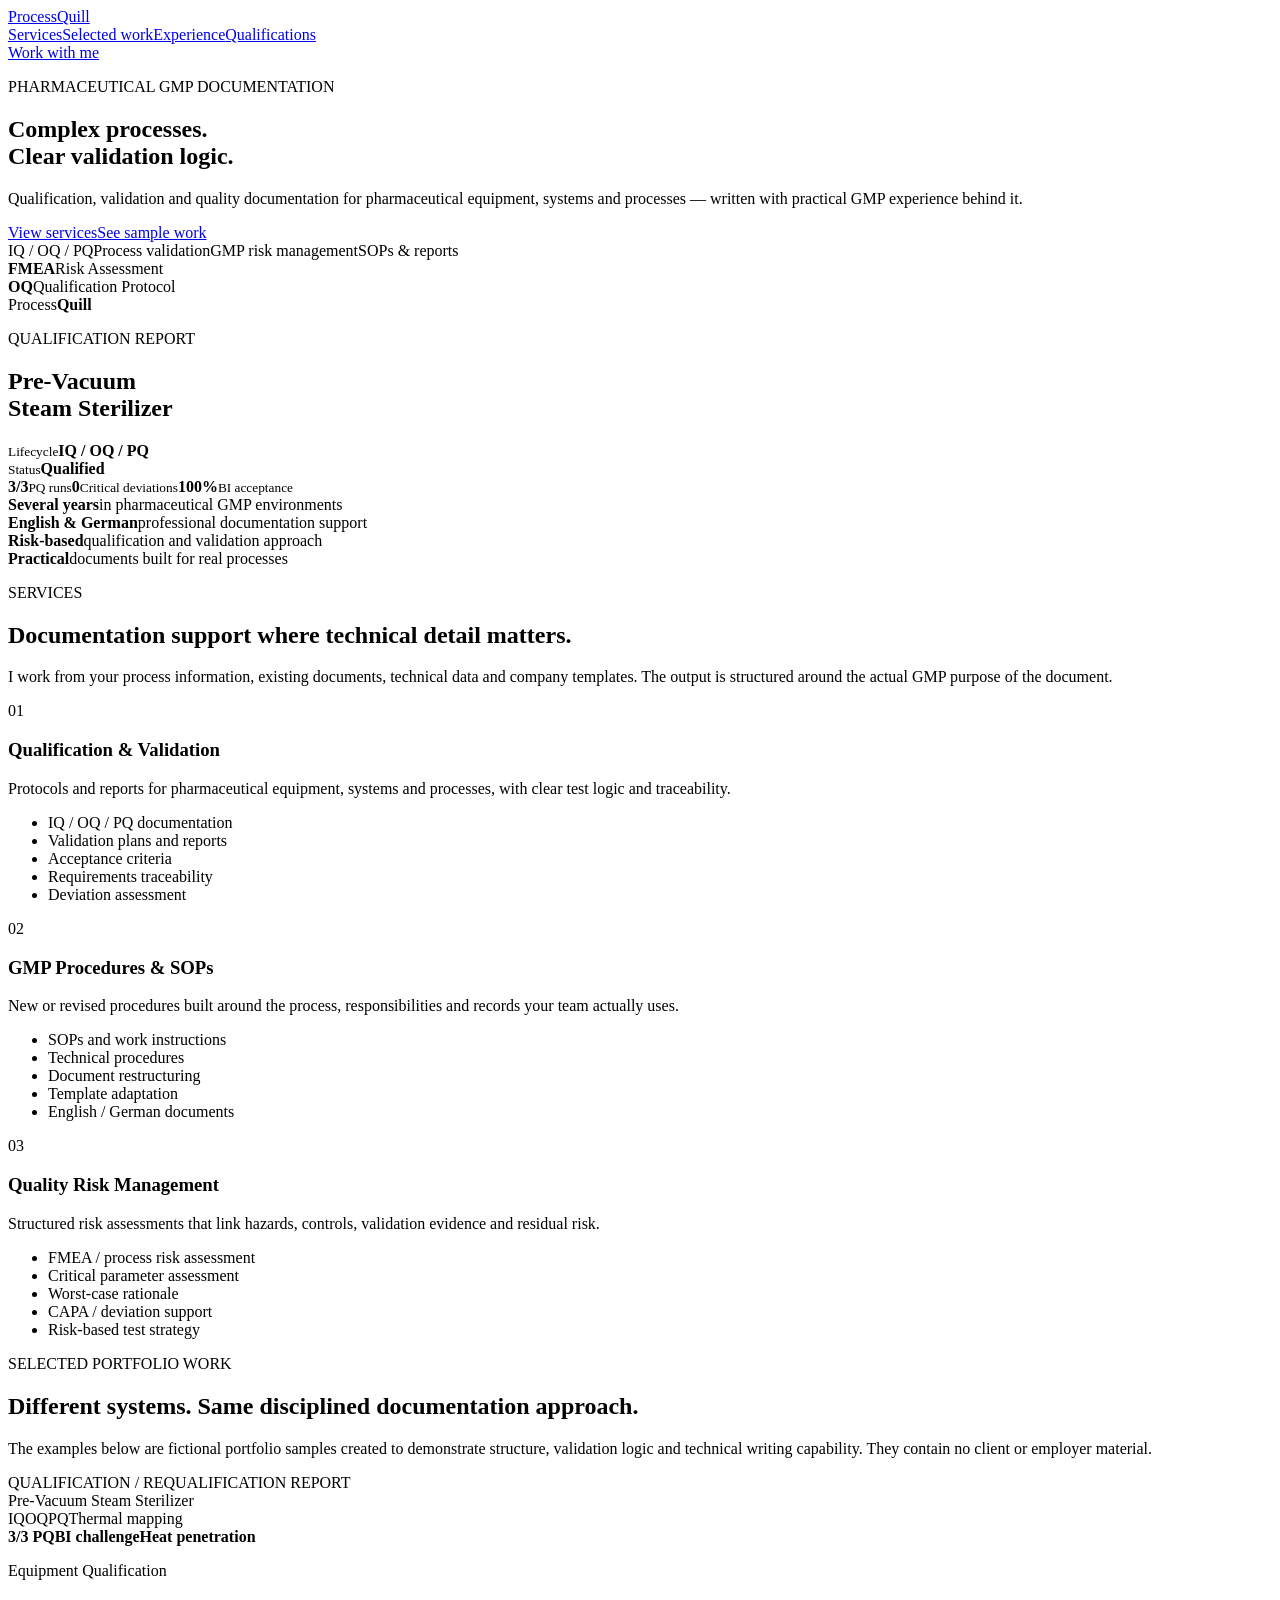
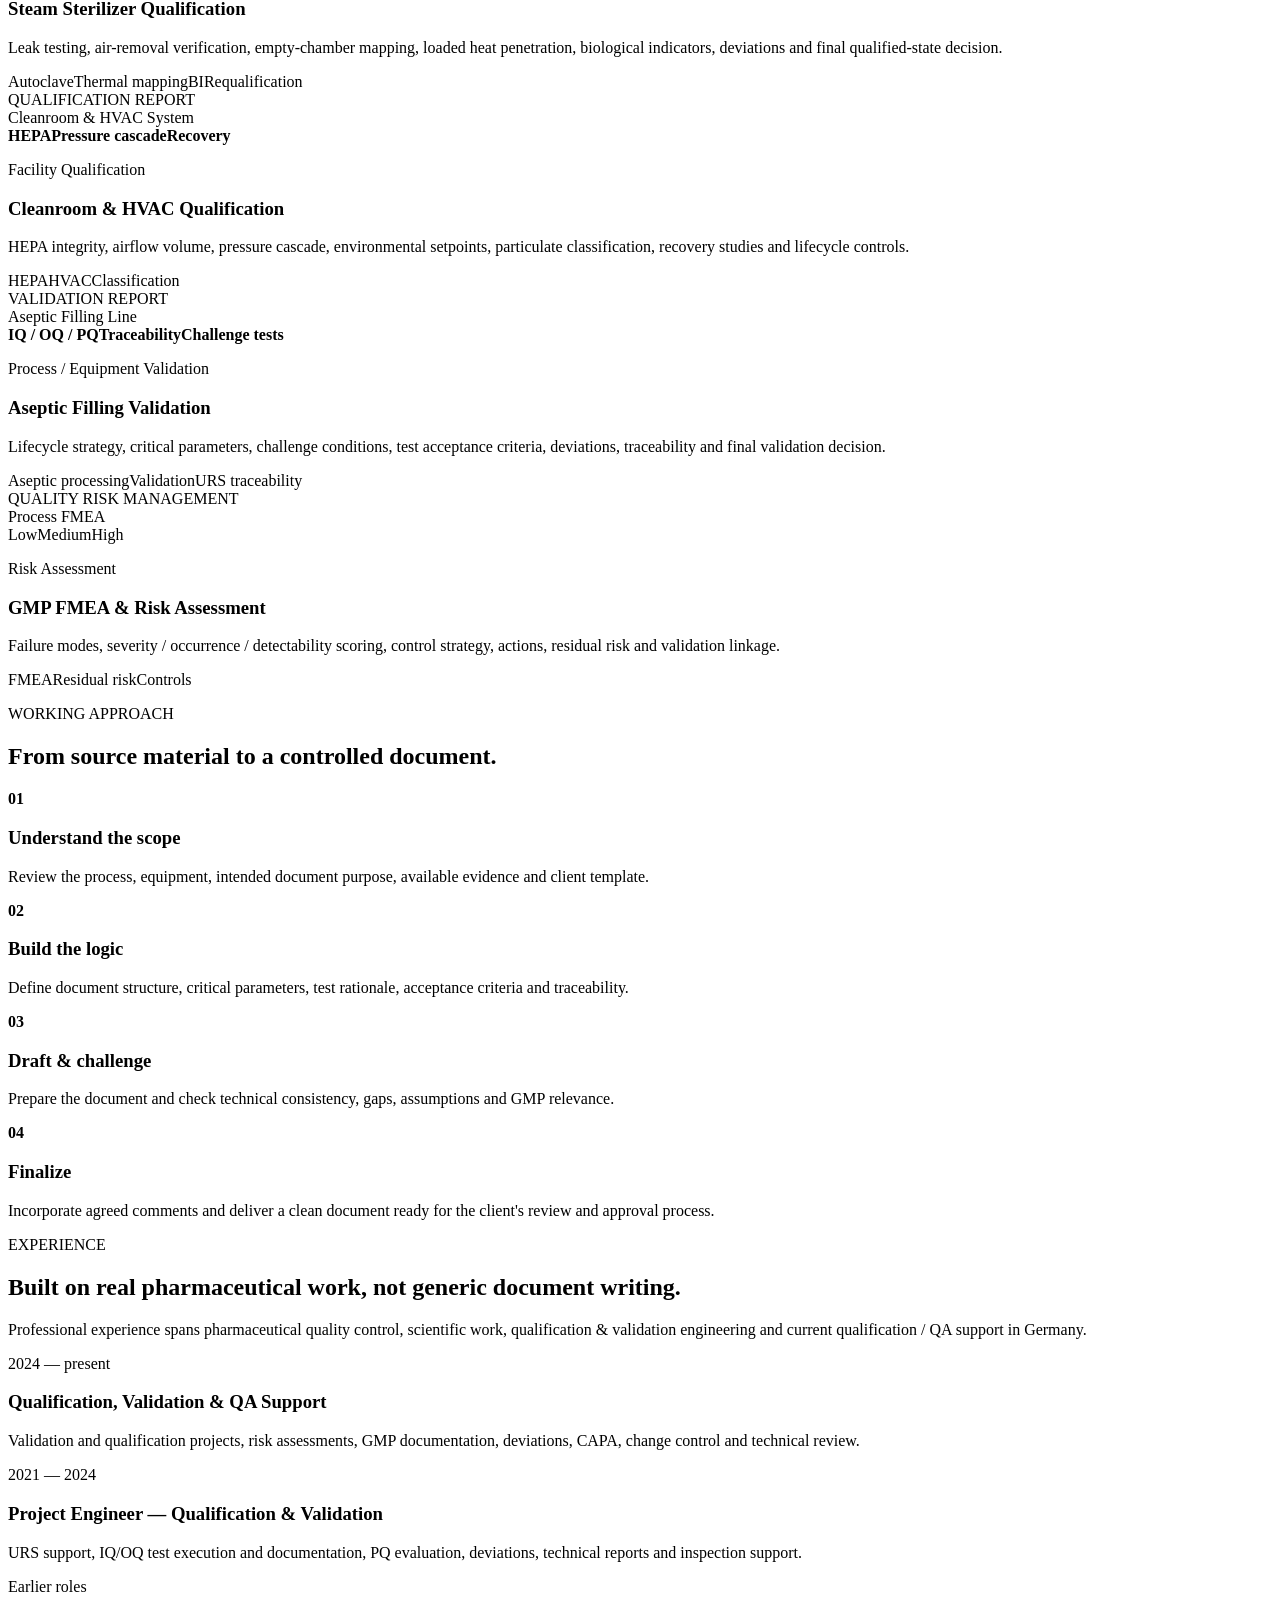
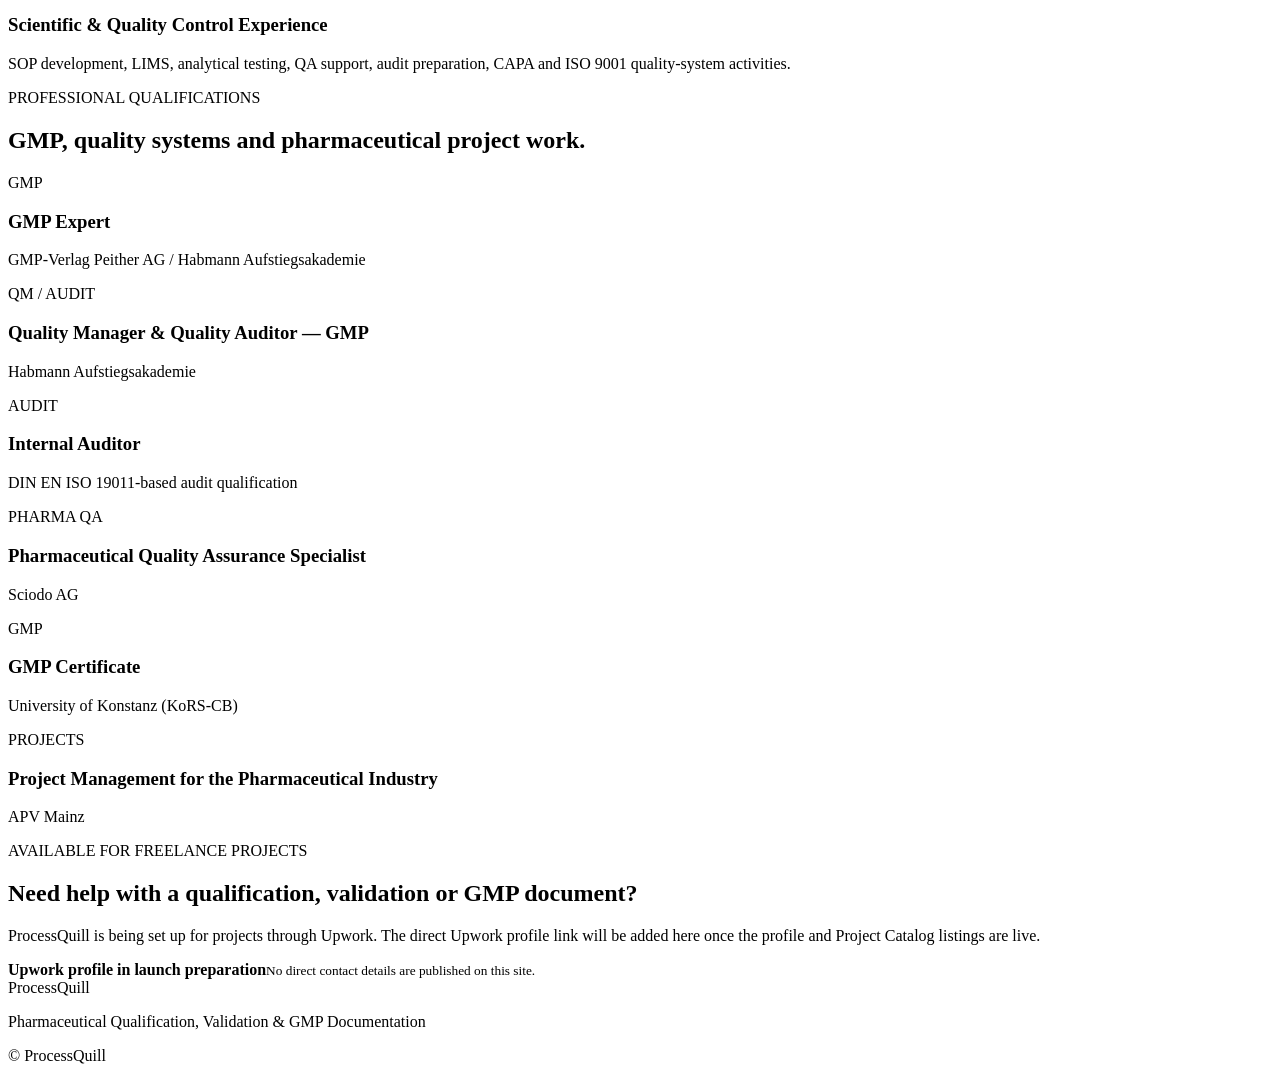
==== index.html @ 602127f9 "Add ProcessQuill homepage" ====
<!DOCTYPE html>
<html lang="en">
<head>
  <meta charset="UTF-8" />
  <meta name="viewport" content="width=device-width, initial-scale=1.0" />
  <meta name="description" content="ProcessQuill provides pharmaceutical qualification, validation and GMP documentation support, including IQ/OQ/PQ, SOPs, risk assessments and technical reports." />
  <meta name="theme-color" content="#0d2238" />
  <title>ProcessQuill | Pharmaceutical Qualification, Validation & GMP Documentation</title>
  <link rel="preconnect" href="https://fonts.googleapis.com">
  <link rel="preconnect" href="https://fonts.gstatic.com" crossorigin>
  <link href="https://fonts.googleapis.com/css2?family=Inter:wght@400;500;600;700&family=Source+Serif+4:opsz,wght@8..60,600&display=swap" rel="stylesheet">
  <link rel="stylesheet" href="styles.css" />
</head>
<body>
  <header class="site-header">
    <div class="container nav-wrap">
      <a class="brand" href="#top"><span class="brand-process">Process</span><span class="brand-quill">Quill</span></a>
      <nav class="nav"><a href="#services">Services</a><a href="#work">Selected work</a><a href="#experience">Experience</a><a href="#qualifications">Qualifications</a></nav>
      <a class="nav-cta" href="#work-with-me">Work with me</a>
    </div>
  </header>

  <main id="top">
    <section class="hero section-dark">
      <div class="container hero-grid">
        <div class="hero-copy reveal">
          <p class="eyebrow">PHARMACEUTICAL GMP DOCUMENTATION</p>
          <h1>Complex processes.<br><span>Clear validation logic.</span></h1>
          <p class="hero-lead">Qualification, validation and quality documentation for pharmaceutical equipment, systems and processes — written with practical GMP experience behind it.</p>
          <div class="hero-actions"><a class="btn btn-primary" href="#services">View services</a><a class="btn btn-secondary" href="#work">See sample work</a></div>
          <div class="hero-proof"><span>IQ / OQ / PQ</span><span>Process validation</span><span>GMP risk management</span><span>SOPs & reports</span></div>
        </div>
        <div class="hero-visual reveal delay-1">
          <div class="doc-stack">
            <article class="doc-card doc-back"><div class="doc-top"><strong>FMEA</strong><span>Risk Assessment</span></div><div class="mini-table"><i></i><i></i><i></i><i></i></div></article>
            <article class="doc-card doc-mid"><div class="doc-top"><strong>OQ</strong><span>Qualification Protocol</span></div><div class="lines"><i></i><i></i><i></i><i></i></div></article>
            <article class="doc-card doc-front"><div class="doc-brand"><span>Process</span><b>Quill</b></div><p class="doc-kicker">QUALIFICATION REPORT</p><h2>Pre-Vacuum<br>Steam Sterilizer</h2><div class="status-grid"><div><small>Lifecycle</small><strong>IQ / OQ / PQ</strong></div><div><small>Status</small><strong>Qualified</strong></div></div><div class="doc-rule"></div><div class="doc-metrics"><span><b>3/3</b><small>PQ runs</small></span><span><b>0</b><small>Critical deviations</small></span><span><b>100%</b><small>BI acceptance</small></span></div></article>
          </div>
        </div>
      </div>
    </section>

    <section class="trust-strip"><div class="container trust-grid"><div><strong>Several years</strong><span>in pharmaceutical GMP environments</span></div><div><strong>English & German</strong><span>professional documentation support</span></div><div><strong>Risk-based</strong><span>qualification and validation approach</span></div><div><strong>Practical</strong><span>documents built for real processes</span></div></div></section>

    <section id="services" class="section section-light"><div class="container"><div class="section-heading reveal"><p class="eyebrow">SERVICES</p><h2>Documentation support where technical detail matters.</h2><p>I work from your process information, existing documents, technical data and company templates. The output is structured around the actual GMP purpose of the document.</p></div><div class="service-grid">
      <article class="service-card reveal"><span class="service-no">01</span><h3>Qualification & Validation</h3><p>Protocols and reports for pharmaceutical equipment, systems and processes, with clear test logic and traceability.</p><ul><li>IQ / OQ / PQ documentation</li><li>Validation plans and reports</li><li>Acceptance criteria</li><li>Requirements traceability</li><li>Deviation assessment</li></ul></article>
      <article class="service-card reveal delay-1"><span class="service-no">02</span><h3>GMP Procedures & SOPs</h3><p>New or revised procedures built around the process, responsibilities and records your team actually uses.</p><ul><li>SOPs and work instructions</li><li>Technical procedures</li><li>Document restructuring</li><li>Template adaptation</li><li>English / German documents</li></ul></article>
      <article class="service-card reveal delay-2"><span class="service-no">03</span><h3>Quality Risk Management</h3><p>Structured risk assessments that link hazards, controls, validation evidence and residual risk.</p><ul><li>FMEA / process risk assessment</li><li>Critical parameter assessment</li><li>Worst-case rationale</li><li>CAPA / deviation support</li><li>Risk-based test strategy</li></ul></article>
    </div></div></section>

    <section id="work" class="section section-muted"><div class="container"><div class="section-heading split-heading reveal"><div><p class="eyebrow">SELECTED PORTFOLIO WORK</p><h2>Different systems. Same disciplined documentation approach.</h2></div><p class="note">The examples below are fictional portfolio samples created to demonstrate structure, validation logic and technical writing capability. They contain no client or employer material.</p></div><div class="portfolio-grid">
      <article class="portfolio-card feature reveal"><div class="portfolio-preview sterilizer-preview"><div class="preview-label">QUALIFICATION / REQUALIFICATION REPORT</div><div class="preview-title">Pre-Vacuum Steam Sterilizer</div><div class="preview-tags"><span>IQ</span><span>OQ</span><span>PQ</span><span>Thermal mapping</span></div><div class="preview-data"><b>3/3 PQ</b><b>BI challenge</b><b>Heat penetration</b></div></div><div class="portfolio-body"><p class="portfolio-type">Equipment Qualification</p><h3>Steam Sterilizer Qualification</h3><p>Leak testing, air-removal verification, empty-chamber mapping, loaded heat penetration, biological indicators, deviations and final qualified-state decision.</p><div class="chip-row"><span>Autoclave</span><span>Thermal mapping</span><span>BI</span><span>Requalification</span></div></div></article>
      <article class="portfolio-card reveal delay-1"><div class="portfolio-preview hvac-preview"><div class="preview-label">QUALIFICATION REPORT</div><div class="preview-title">Cleanroom & HVAC System</div><div class="hvac-diagram"><i></i><i></i><i></i><i></i></div><div class="preview-data"><b>HEPA</b><b>Pressure cascade</b><b>Recovery</b></div></div><div class="portfolio-body"><p class="portfolio-type">Facility Qualification</p><h3>Cleanroom & HVAC Qualification</h3><p>HEPA integrity, airflow volume, pressure cascade, environmental setpoints, particulate classification, recovery studies and lifecycle controls.</p><div class="chip-row"><span>HEPA</span><span>HVAC</span><span>Classification</span></div></div></article>
      <article class="portfolio-card reveal"><div class="portfolio-preview aseptic-preview"><div class="preview-label">VALIDATION REPORT</div><div class="preview-title">Aseptic Filling Line</div><div class="matrix"><i></i><i></i><i></i><i></i><i></i><i></i><i></i><i></i><i></i></div><div class="preview-data"><b>IQ / OQ / PQ</b><b>Traceability</b><b>Challenge tests</b></div></div><div class="portfolio-body"><p class="portfolio-type">Process / Equipment Validation</p><h3>Aseptic Filling Validation</h3><p>Lifecycle strategy, critical parameters, challenge conditions, test acceptance criteria, deviations, traceability and final validation decision.</p><div class="chip-row"><span>Aseptic processing</span><span>Validation</span><span>URS traceability</span></div></div></article>
      <article class="portfolio-card reveal delay-1"><div class="portfolio-preview fmea-preview"><div class="preview-label">QUALITY RISK MANAGEMENT</div><div class="preview-title">Process FMEA</div><div class="risk-table"><i></i><i></i><i></i><i></i><i></i></div><div class="risk-legend"><span class="r-low">Low</span><span class="r-med">Medium</span><span class="r-high">High</span></div></div><div class="portfolio-body"><p class="portfolio-type">Risk Assessment</p><h3>GMP FMEA & Risk Assessment</h3><p>Failure modes, severity / occurrence / detectability scoring, control strategy, actions, residual risk and validation linkage.</p><div class="chip-row"><span>FMEA</span><span>Residual risk</span><span>Controls</span></div></div></article>
    </div></div></section>

    <section class="section section-dark process-section"><div class="container"><div class="section-heading light reveal"><p class="eyebrow">WORKING APPROACH</p><h2>From source material to a controlled document.</h2></div><div class="process-grid"><div class="process-step reveal"><b>01</b><h3>Understand the scope</h3><p>Review the process, equipment, intended document purpose, available evidence and client template.</p></div><div class="process-step reveal delay-1"><b>02</b><h3>Build the logic</h3><p>Define document structure, critical parameters, test rationale, acceptance criteria and traceability.</p></div><div class="process-step reveal delay-2"><b>03</b><h3>Draft & challenge</h3><p>Prepare the document and check technical consistency, gaps, assumptions and GMP relevance.</p></div><div class="process-step reveal delay-3"><b>04</b><h3>Finalize</h3><p>Incorporate agreed comments and deliver a clean document ready for the client's review and approval process.</p></div></div></div></section>

    <section id="experience" class="section section-light"><div class="container two-col"><div class="section-heading reveal"><p class="eyebrow">EXPERIENCE</p><h2>Built on real pharmaceutical work, not generic document writing.</h2><p>Professional experience spans pharmaceutical quality control, scientific work, qualification & validation engineering and current qualification / QA support in Germany.</p></div><div class="timeline reveal delay-1"><div class="timeline-item"><span>2024 — present</span><h3>Qualification, Validation & QA Support</h3><p>Validation and qualification projects, risk assessments, GMP documentation, deviations, CAPA, change control and technical review.</p></div><div class="timeline-item"><span>2021 — 2024</span><h3>Project Engineer — Qualification & Validation</h3><p>URS support, IQ/OQ test execution and documentation, PQ evaluation, deviations, technical reports and inspection support.</p></div><div class="timeline-item"><span>Earlier roles</span><h3>Scientific & Quality Control Experience</h3><p>SOP development, LIMS, analytical testing, QA support, audit preparation, CAPA and ISO 9001 quality-system activities.</p></div></div></div></section>

    <section id="qualifications" class="section section-muted"><div class="container"><div class="section-heading reveal"><p class="eyebrow">PROFESSIONAL QUALIFICATIONS</p><h2>GMP, quality systems and pharmaceutical project work.</h2></div><div class="cert-grid"><article class="cert reveal"><span>GMP</span><h3>GMP Expert</h3><p>GMP-Verlag Peither AG / Habmann Aufstiegsakademie</p></article><article class="cert reveal delay-1"><span>QM / AUDIT</span><h3>Quality Manager & Quality Auditor — GMP</h3><p>Habmann Aufstiegsakademie</p></article><article class="cert reveal delay-2"><span>AUDIT</span><h3>Internal Auditor</h3><p>DIN EN ISO 19011-based audit qualification</p></article><article class="cert reveal"><span>PHARMA QA</span><h3>Pharmaceutical Quality Assurance Specialist</h3><p>Sciodo AG</p></article><article class="cert reveal delay-1"><span>GMP</span><h3>GMP Certificate</h3><p>University of Konstanz (KoRS-CB)</p></article><article class="cert reveal delay-2"><span>PROJECTS</span><h3>Project Management for the Pharmaceutical Industry</h3><p>APV Mainz</p></article></div></div></section>

    <section id="work-with-me" class="cta-section section-dark"><div class="container cta-wrap reveal"><div><p class="eyebrow">AVAILABLE FOR FREELANCE PROJECTS</p><h2>Need help with a qualification, validation or GMP document?</h2><p>ProcessQuill is being set up for projects through Upwork. The direct Upwork profile link will be added here once the profile and Project Catalog listings are live.</p></div><div class="cta-status"><span class="status-dot"></span><strong>Upwork profile in launch preparation</strong><small>No direct contact details are published on this site.</small></div></div></section>
  </main>

  <footer class="footer"><div class="container footer-wrap"><div><span class="brand-process">Process</span><span class="brand-quill">Quill</span></div><p>Pharmaceutical Qualification, Validation & GMP Documentation</p><p>© <span id="year"></span> ProcessQuill</p></div></footer>
  <script src="script.js"></script>
</body>
</html>
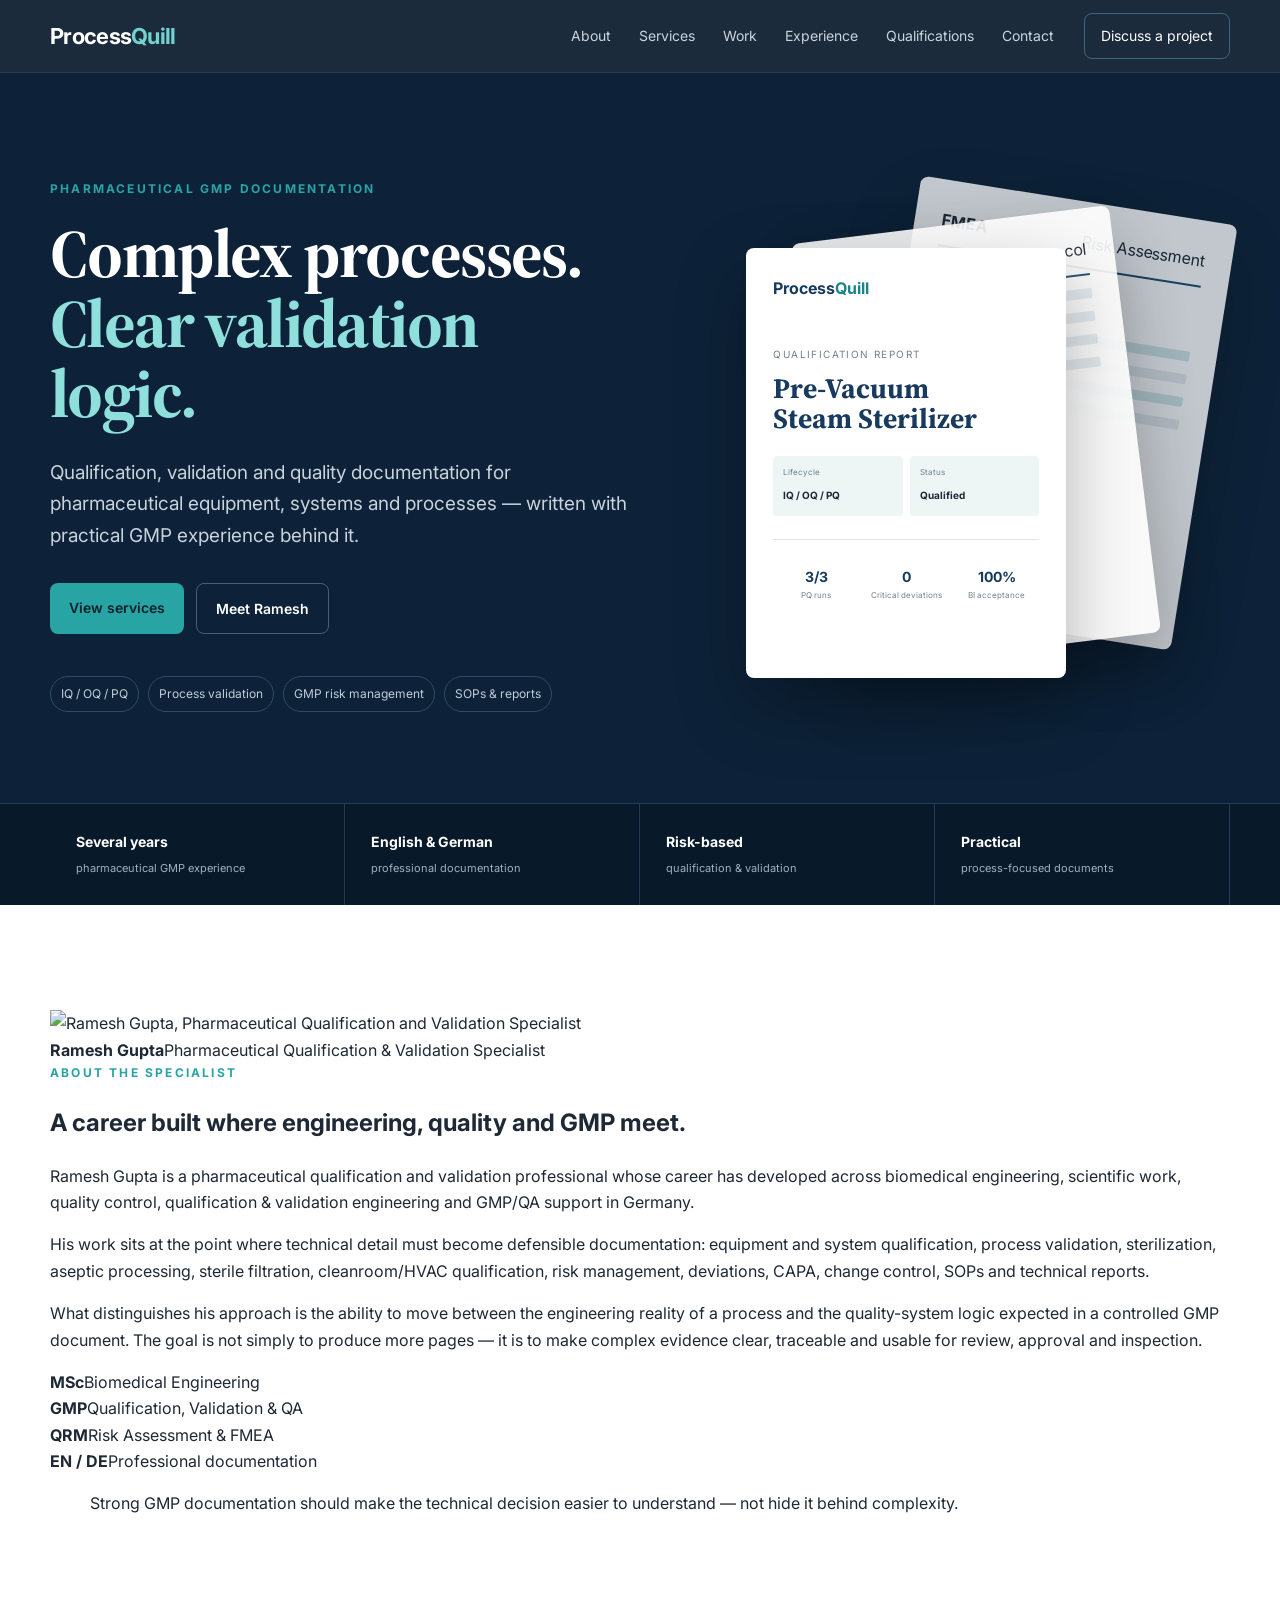
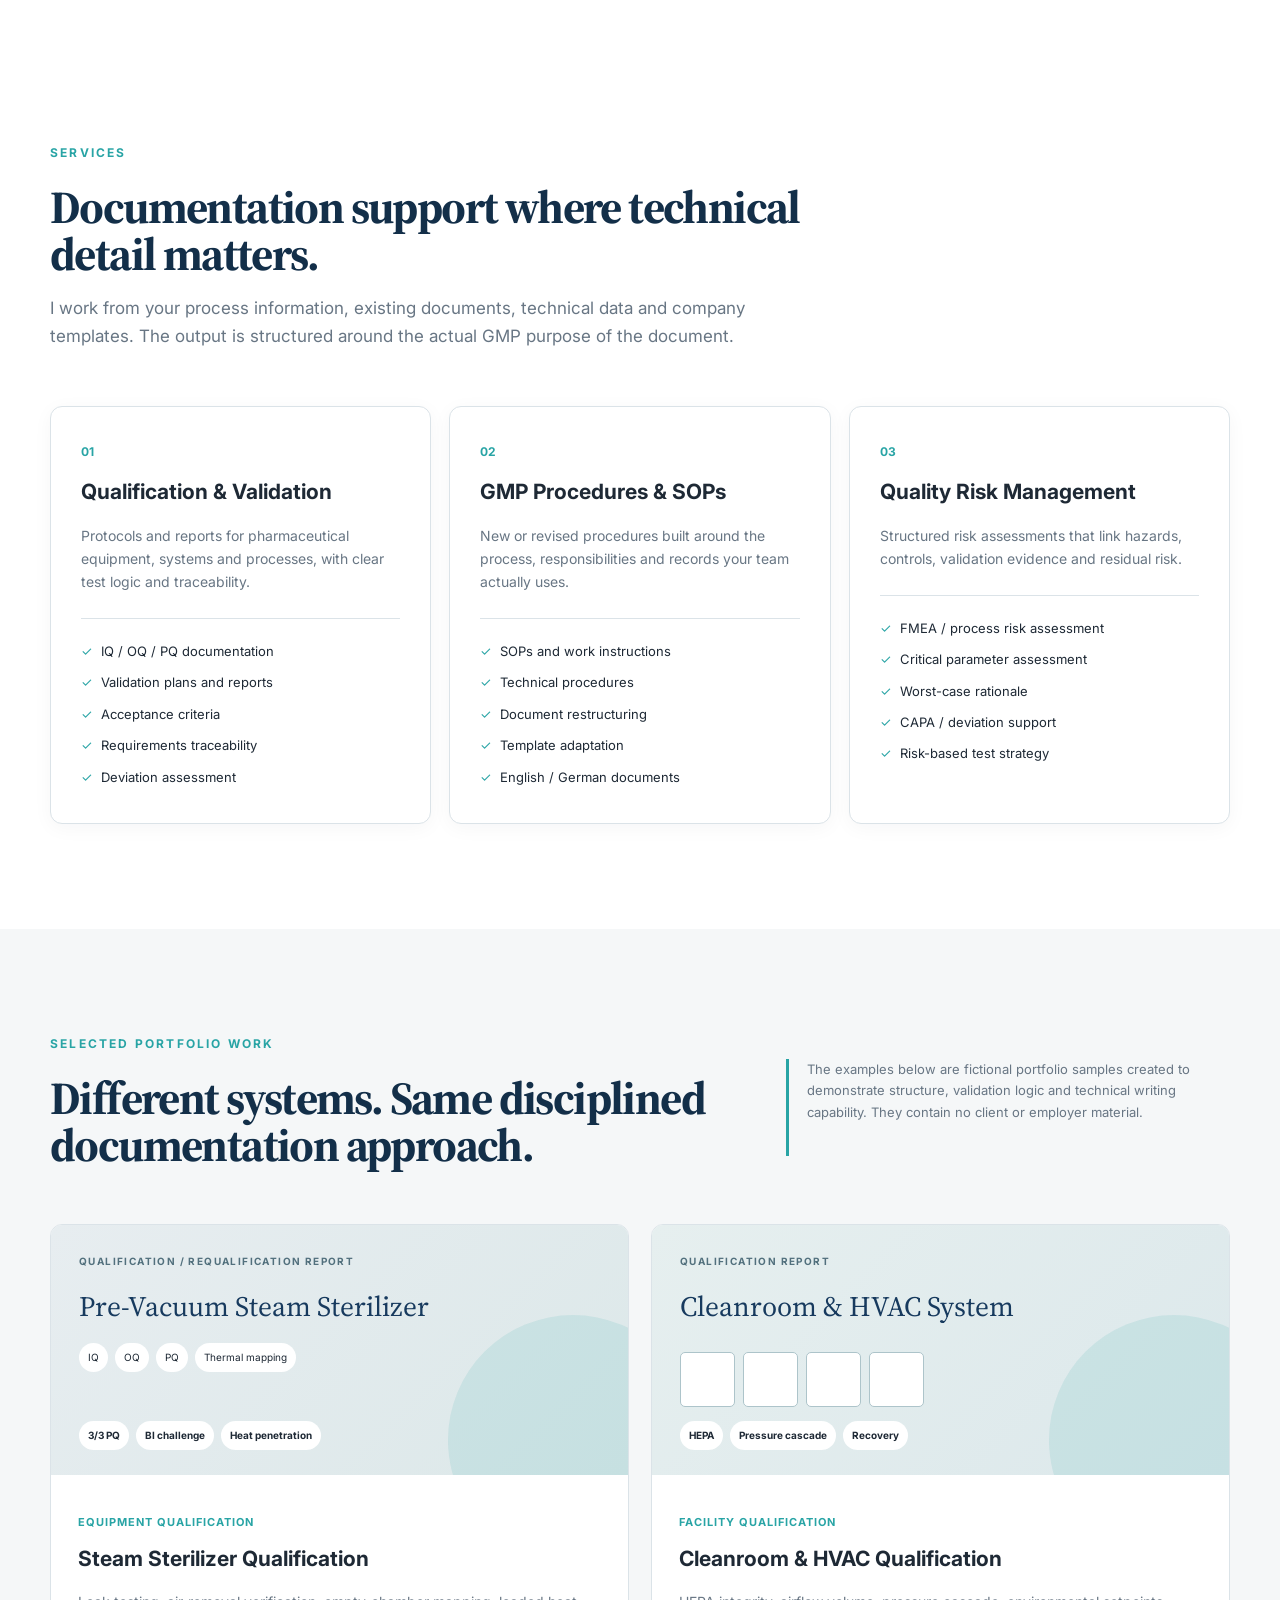
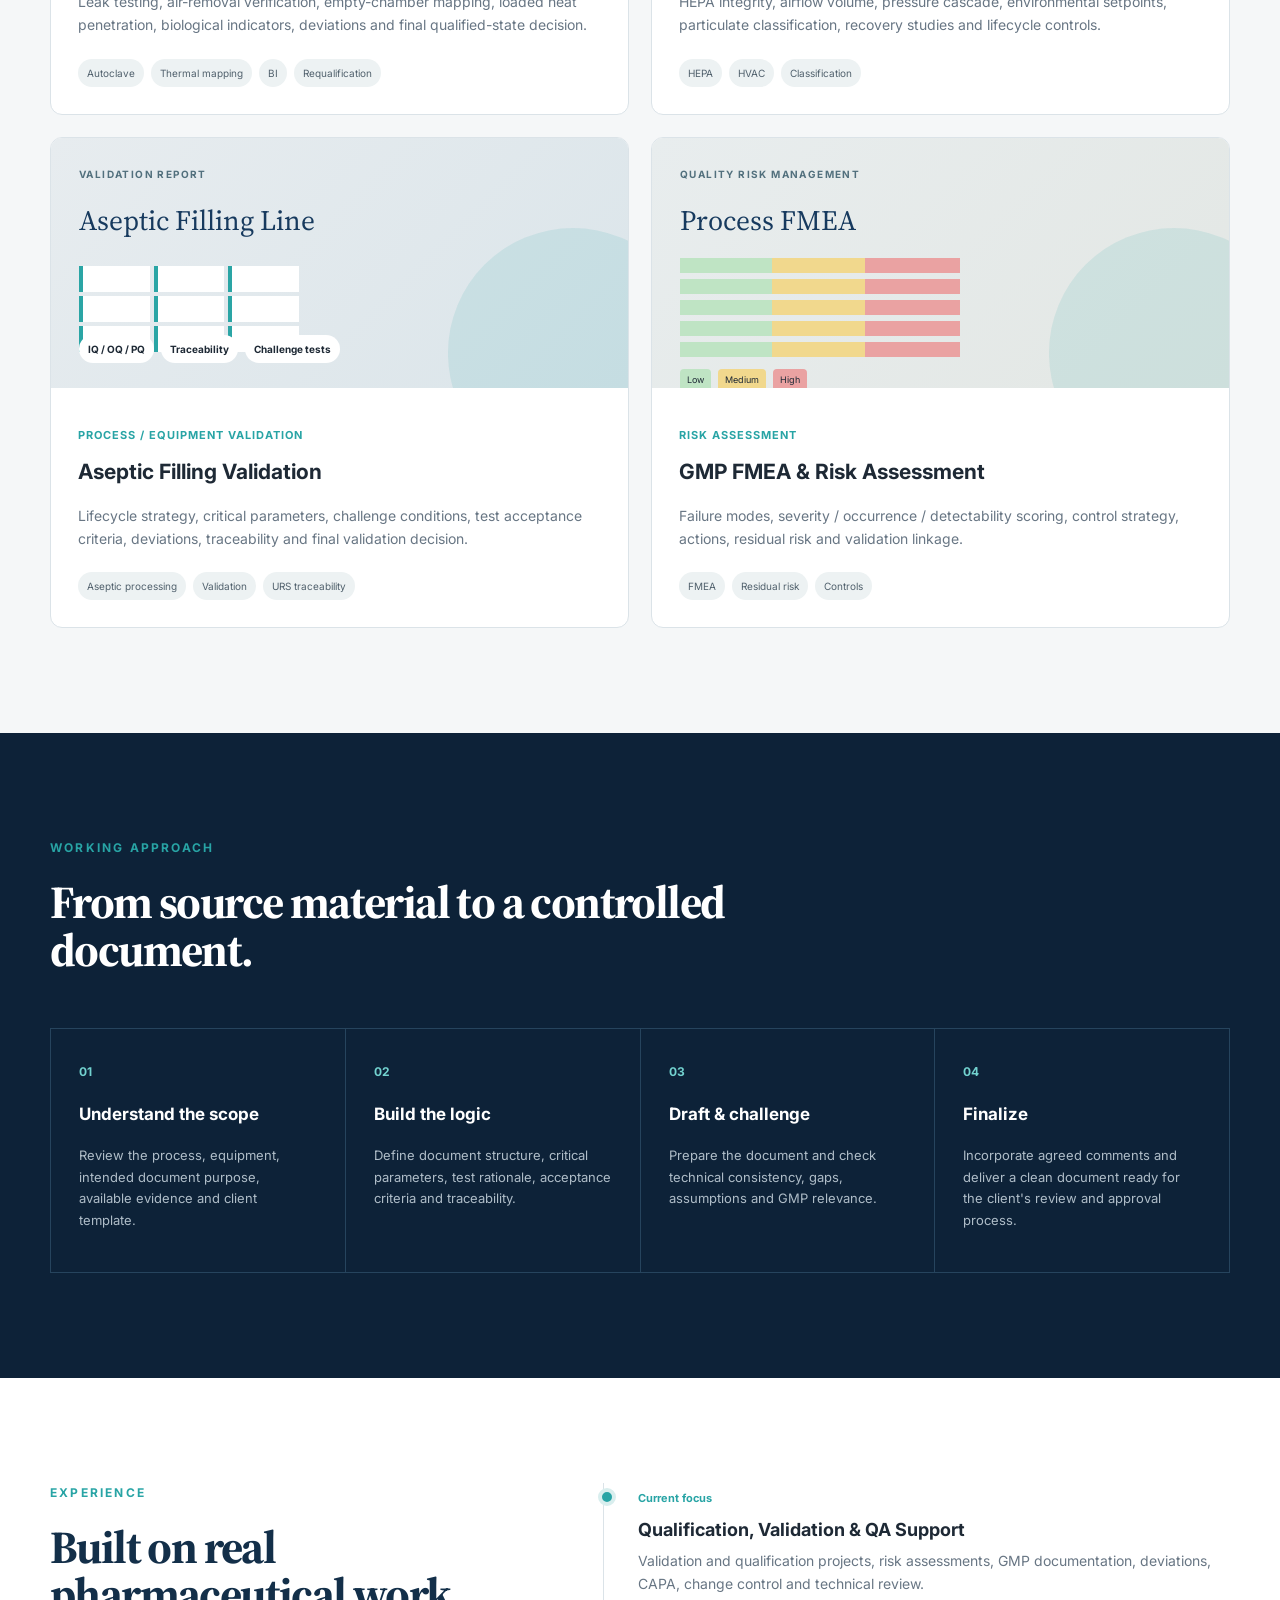
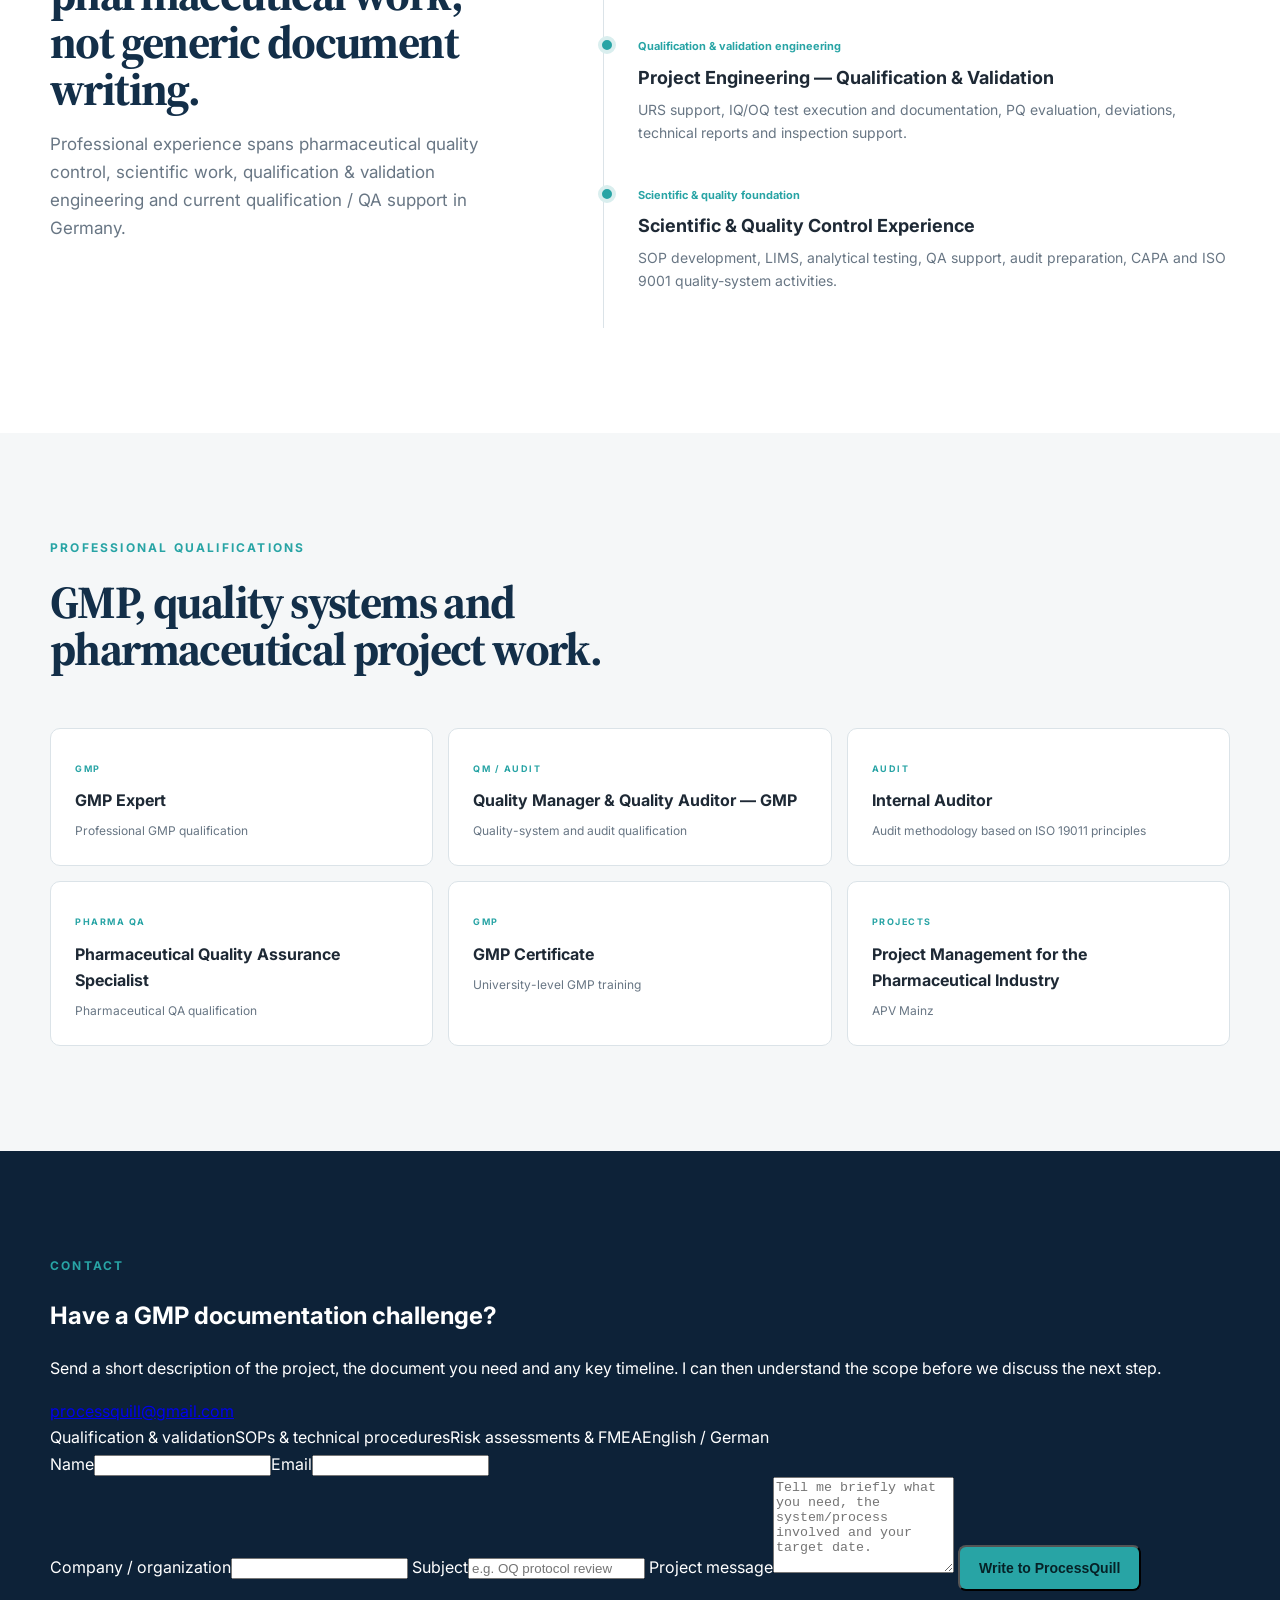
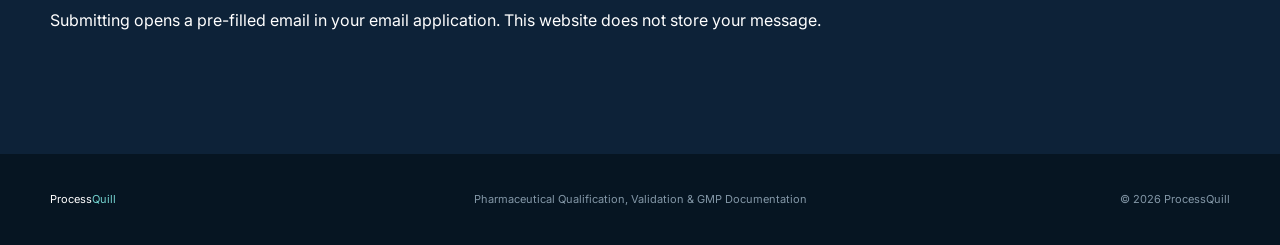
==== commit 263bbc92: "Add About profile, contact form and ProcessQuill branding" ====
--- a/index.html
+++ b/index.html
@@ -4,19 +4,21 @@
   <meta charset="UTF-8" />
   <meta name="viewport" content="width=device-width, initial-scale=1.0" />
   <meta name="description" content="ProcessQuill provides pharmaceutical qualification, validation and GMP documentation support, including IQ/OQ/PQ, SOPs, risk assessments and technical reports." />
-  <meta name="theme-color" content="#0d2238" />
+  <meta name="theme-color" content="#0b2238" />
   <title>ProcessQuill | Pharmaceutical Qualification, Validation & GMP Documentation</title>
   <link rel="preconnect" href="https://fonts.googleapis.com">
   <link rel="preconnect" href="https://fonts.gstatic.com" crossorigin>
-  <link href="https://fonts.googleapis.com/css2?family=Inter:wght@400;500;600;700&family=Source+Serif+4:opsz,wght@8..60,600&display=swap" rel="stylesheet">
+  <link href="https://fonts.googleapis.com/css2?family=Inter:wght@400;500;600;700&family=Source+Serif+4:opsz,wght@8..60,600;700&display=swap" rel="stylesheet">
   <link rel="stylesheet" href="styles.css" />
 </head>
 <body>
   <header class="site-header">
     <div class="container nav-wrap">
-      <a class="brand" href="#top"><span class="brand-process">Process</span><span class="brand-quill">Quill</span></a>
-      <nav class="nav"><a href="#services">Services</a><a href="#work">Selected work</a><a href="#experience">Experience</a><a href="#qualifications">Qualifications</a></nav>
-      <a class="nav-cta" href="#work-with-me">Work with me</a>
+      <a class="brand" href="#top" aria-label="ProcessQuill home"><span class="brand-process">Process</span><span class="brand-quill">Quill</span></a>
+      <nav class="nav" aria-label="Main navigation">
+        <a href="#about">About</a><a href="#services">Services</a><a href="#work">Work</a><a href="#experience">Experience</a><a href="#qualifications">Qualifications</a><a href="#contact">Contact</a>
+      </nav>
+      <a class="nav-cta" href="#contact">Discuss a project</a>
     </div>
   </header>
 
@@ -27,10 +29,10 @@
           <p class="eyebrow">PHARMACEUTICAL GMP DOCUMENTATION</p>
           <h1>Complex processes.<br><span>Clear validation logic.</span></h1>
           <p class="hero-lead">Qualification, validation and quality documentation for pharmaceutical equipment, systems and processes — written with practical GMP experience behind it.</p>
-          <div class="hero-actions"><a class="btn btn-primary" href="#services">View services</a><a class="btn btn-secondary" href="#work">See sample work</a></div>
+          <div class="hero-actions"><a class="btn btn-primary" href="#services">View services</a><a class="btn btn-secondary" href="#about">Meet Ramesh</a></div>
           <div class="hero-proof"><span>IQ / OQ / PQ</span><span>Process validation</span><span>GMP risk management</span><span>SOPs & reports</span></div>
         </div>
-        <div class="hero-visual reveal delay-1">
+        <div class="hero-visual reveal delay-1" aria-hidden="true">
           <div class="doc-stack">
             <article class="doc-card doc-back"><div class="doc-top"><strong>FMEA</strong><span>Risk Assessment</span></div><div class="mini-table"><i></i><i></i><i></i><i></i></div></article>
             <article class="doc-card doc-mid"><div class="doc-top"><strong>OQ</strong><span>Qualification Protocol</span></div><div class="lines"><i></i><i></i><i></i><i></i></div></article>
@@ -40,7 +42,25 @@
       </div>
     </section>
 
-    <section class="trust-strip"><div class="container trust-grid"><div><strong>Several years</strong><span>in pharmaceutical GMP environments</span></div><div><strong>English & German</strong><span>professional documentation support</span></div><div><strong>Risk-based</strong><span>qualification and validation approach</span></div><div><strong>Practical</strong><span>documents built for real processes</span></div></div></section>
+    <section class="trust-strip"><div class="container trust-grid"><div><strong>Several years</strong><span>pharmaceutical GMP experience</span></div><div><strong>English & German</strong><span>professional documentation</span></div><div><strong>Risk-based</strong><span>qualification & validation</span></div><div><strong>Practical</strong><span>process-focused documents</span></div></div></section>
+
+    <section id="about" class="section section-about">
+      <div class="container about-grid">
+        <div class="about-photo-wrap reveal">
+          <div class="photo-frame"><img id="profilePhoto" alt="Ramesh Gupta, Pharmaceutical Qualification and Validation Specialist" /></div>
+          <div class="about-namecard"><strong>Ramesh Gupta</strong><span>Pharmaceutical Qualification & Validation Specialist</span></div>
+        </div>
+        <div class="about-copy reveal delay-1">
+          <p class="eyebrow">ABOUT THE SPECIALIST</p>
+          <h2>A career built where engineering, quality and GMP meet.</h2>
+          <p class="about-lead">Ramesh Gupta is a pharmaceutical qualification and validation professional whose career has developed across biomedical engineering, scientific work, quality control, qualification & validation engineering and GMP/QA support in Germany.</p>
+          <p>His work sits at the point where technical detail must become defensible documentation: equipment and system qualification, process validation, sterilization, aseptic processing, sterile filtration, cleanroom/HVAC qualification, risk management, deviations, CAPA, change control, SOPs and technical reports.</p>
+          <p>What distinguishes his approach is the ability to move between the engineering reality of a process and the quality-system logic expected in a controlled GMP document. The goal is not simply to produce more pages — it is to make complex evidence clear, traceable and usable for review, approval and inspection.</p>
+          <div class="about-highlights"><div><b>MSc</b><span>Biomedical Engineering</span></div><div><b>GMP</b><span>Qualification, Validation & QA</span></div><div><b>QRM</b><span>Risk Assessment & FMEA</span></div><div><b>EN / DE</b><span>Professional documentation</span></div></div>
+          <blockquote>Strong GMP documentation should make the technical decision easier to understand — not hide it behind complexity.</blockquote>
+        </div>
+      </div>
+    </section>
 
     <section id="services" class="section section-light"><div class="container"><div class="section-heading reveal"><p class="eyebrow">SERVICES</p><h2>Documentation support where technical detail matters.</h2><p>I work from your process information, existing documents, technical data and company templates. The output is structured around the actual GMP purpose of the document.</p></div><div class="service-grid">
       <article class="service-card reveal"><span class="service-no">01</span><h3>Qualification & Validation</h3><p>Protocols and reports for pharmaceutical equipment, systems and processes, with clear test logic and traceability.</p><ul><li>IQ / OQ / PQ documentation</li><li>Validation plans and reports</li><li>Acceptance criteria</li><li>Requirements traceability</li><li>Deviation assessment</li></ul></article>
@@ -57,11 +77,23 @@
 
     <section class="section section-dark process-section"><div class="container"><div class="section-heading light reveal"><p class="eyebrow">WORKING APPROACH</p><h2>From source material to a controlled document.</h2></div><div class="process-grid"><div class="process-step reveal"><b>01</b><h3>Understand the scope</h3><p>Review the process, equipment, intended document purpose, available evidence and client template.</p></div><div class="process-step reveal delay-1"><b>02</b><h3>Build the logic</h3><p>Define document structure, critical parameters, test rationale, acceptance criteria and traceability.</p></div><div class="process-step reveal delay-2"><b>03</b><h3>Draft & challenge</h3><p>Prepare the document and check technical consistency, gaps, assumptions and GMP relevance.</p></div><div class="process-step reveal delay-3"><b>04</b><h3>Finalize</h3><p>Incorporate agreed comments and deliver a clean document ready for the client's review and approval process.</p></div></div></div></section>
 
-    <section id="experience" class="section section-light"><div class="container two-col"><div class="section-heading reveal"><p class="eyebrow">EXPERIENCE</p><h2>Built on real pharmaceutical work, not generic document writing.</h2><p>Professional experience spans pharmaceutical quality control, scientific work, qualification & validation engineering and current qualification / QA support in Germany.</p></div><div class="timeline reveal delay-1"><div class="timeline-item"><span>2024 — present</span><h3>Qualification, Validation & QA Support</h3><p>Validation and qualification projects, risk assessments, GMP documentation, deviations, CAPA, change control and technical review.</p></div><div class="timeline-item"><span>2021 — 2024</span><h3>Project Engineer — Qualification & Validation</h3><p>URS support, IQ/OQ test execution and documentation, PQ evaluation, deviations, technical reports and inspection support.</p></div><div class="timeline-item"><span>Earlier roles</span><h3>Scientific & Quality Control Experience</h3><p>SOP development, LIMS, analytical testing, QA support, audit preparation, CAPA and ISO 9001 quality-system activities.</p></div></div></div></section>
+    <section id="experience" class="section section-light"><div class="container two-col"><div class="section-heading reveal"><p class="eyebrow">EXPERIENCE</p><h2>Built on real pharmaceutical work, not generic document writing.</h2><p>Professional experience spans pharmaceutical quality control, scientific work, qualification & validation engineering and current qualification / QA support in Germany.</p></div><div class="timeline reveal delay-1"><div class="timeline-item"><span>Current focus</span><h3>Qualification, Validation & QA Support</h3><p>Validation and qualification projects, risk assessments, GMP documentation, deviations, CAPA, change control and technical review.</p></div><div class="timeline-item"><span>Qualification & validation engineering</span><h3>Project Engineering — Qualification & Validation</h3><p>URS support, IQ/OQ test execution and documentation, PQ evaluation, deviations, technical reports and inspection support.</p></div><div class="timeline-item"><span>Scientific & quality foundation</span><h3>Scientific & Quality Control Experience</h3><p>SOP development, LIMS, analytical testing, QA support, audit preparation, CAPA and ISO 9001 quality-system activities.</p></div></div></div></section>
 
-    <section id="qualifications" class="section section-muted"><div class="container"><div class="section-heading reveal"><p class="eyebrow">PROFESSIONAL QUALIFICATIONS</p><h2>GMP, quality systems and pharmaceutical project work.</h2></div><div class="cert-grid"><article class="cert reveal"><span>GMP</span><h3>GMP Expert</h3><p>GMP-Verlag Peither AG / Habmann Aufstiegsakademie</p></article><article class="cert reveal delay-1"><span>QM / AUDIT</span><h3>Quality Manager & Quality Auditor — GMP</h3><p>Habmann Aufstiegsakademie</p></article><article class="cert reveal delay-2"><span>AUDIT</span><h3>Internal Auditor</h3><p>DIN EN ISO 19011-based audit qualification</p></article><article class="cert reveal"><span>PHARMA QA</span><h3>Pharmaceutical Quality Assurance Specialist</h3><p>Sciodo AG</p></article><article class="cert reveal delay-1"><span>GMP</span><h3>GMP Certificate</h3><p>University of Konstanz (KoRS-CB)</p></article><article class="cert reveal delay-2"><span>PROJECTS</span><h3>Project Management for the Pharmaceutical Industry</h3><p>APV Mainz</p></article></div></div></section>
+    <section id="qualifications" class="section section-muted"><div class="container"><div class="section-heading reveal"><p class="eyebrow">PROFESSIONAL QUALIFICATIONS</p><h2>GMP, quality systems and pharmaceutical project work.</h2></div><div class="cert-grid"><article class="cert reveal"><span>GMP</span><h3>GMP Expert</h3><p>Professional GMP qualification</p></article><article class="cert reveal delay-1"><span>QM / AUDIT</span><h3>Quality Manager & Quality Auditor — GMP</h3><p>Quality-system and audit qualification</p></article><article class="cert reveal delay-2"><span>AUDIT</span><h3>Internal Auditor</h3><p>Audit methodology based on ISO 19011 principles</p></article><article class="cert reveal"><span>PHARMA QA</span><h3>Pharmaceutical Quality Assurance Specialist</h3><p>Pharmaceutical QA qualification</p></article><article class="cert reveal delay-1"><span>GMP</span><h3>GMP Certificate</h3><p>University-level GMP training</p></article><article class="cert reveal delay-2"><span>PROJECTS</span><h3>Project Management for the Pharmaceutical Industry</h3><p>APV Mainz</p></article></div></div></section>
 
-    <section id="work-with-me" class="cta-section section-dark"><div class="container cta-wrap reveal"><div><p class="eyebrow">AVAILABLE FOR FREELANCE PROJECTS</p><h2>Need help with a qualification, validation or GMP document?</h2><p>ProcessQuill is being set up for projects through Upwork. The direct Upwork profile link will be added here once the profile and Project Catalog listings are live.</p></div><div class="cta-status"><span class="status-dot"></span><strong>Upwork profile in launch preparation</strong><small>No direct contact details are published on this site.</small></div></div></section>
+    <section id="contact" class="section contact-section section-dark">
+      <div class="container contact-grid">
+        <div class="contact-copy reveal"><p class="eyebrow">CONTACT</p><h2>Have a GMP documentation challenge?</h2><p>Send a short description of the project, the document you need and any key timeline. I can then understand the scope before we discuss the next step.</p><a class="direct-email" href="mailto:processquill@gmail.com">processquill@gmail.com</a><div class="contact-points"><span>Qualification & validation</span><span>SOPs & technical procedures</span><span>Risk assessments & FMEA</span><span>English / German</span></div></div>
+        <form id="contactForm" class="contact-form reveal delay-1">
+          <div class="form-row"><label>Name<input id="contactName" type="text" autocomplete="name" required></label><label>Email<input id="contactEmail" type="email" autocomplete="email" required></label></div>
+          <label>Company / organization<input id="contactCompany" type="text" autocomplete="organization"></label>
+          <label>Subject<input id="contactSubject" type="text" placeholder="e.g. OQ protocol review" required></label>
+          <label>Project message<textarea id="contactMessage" rows="6" placeholder="Tell me briefly what you need, the system/process involved and your target date." required></textarea></label>
+          <button class="btn btn-primary contact-submit" type="submit">Write to ProcessQuill</button>
+          <p class="form-note">Submitting opens a pre-filled email in your email application. This website does not store your message.</p>
+        </form>
+      </div>
+    </section>
   </main>
 
   <footer class="footer"><div class="container footer-wrap"><div><span class="brand-process">Process</span><span class="brand-quill">Quill</span></div><p>Pharmaceutical Qualification, Validation & GMP Documentation</p><p>© <span id="year"></span> ProcessQuill</p></div></footer>
--- a/styles.css
+++ b/styles.css
@@ -0,0 +1,2 @@
+:root{--navy:#0d2238;--navy2:#14324f;--teal:#28a4a5;--teal2:#72d2cf;--ink:#1e2935;--muted:#687684;--line:#dbe3e8;--paper:#fff;--soft:#f5f7f8;--soft2:#edf2f3;--green:#bce2c1;--amber:#f2d28f;--red:#e89a9a;--max:1180px}
+*{box-sizing:border-box}html{scroll-behavior:smooth}body{margin:0;font-family:Inter,Arial,sans-serif;color:var(--ink);background:#fff;line-height:1.65}.container{width:min(calc(100% - 40px),var(--max));margin:auto}.site-header{position:sticky;top:0;z-index:20;background:rgba(9,26,43,.92);backdrop-filter:blur(14px);border-bottom:1px solid rgba(255,255,255,.08)}.nav-wrap{height:72px;display:flex;align-items:center;gap:30px}.brand{text-decoration:none;font-weight:700;font-size:22px;letter-spacing:-.7px;margin-right:auto}.brand-process{color:#fff}.brand-quill{color:var(--teal2)}.nav{display:flex;gap:28px}.nav a,.nav-cta{color:#c9d4de;text-decoration:none;font-size:14px}.nav a:hover{color:#fff}.nav-cta{padding:10px 16px;border:1px solid #3c657e;border-radius:8px;color:#fff}.section{padding:105px 0}.section-dark{background:var(--navy);color:#fff}.section-light{background:#fff}.section-muted{background:var(--soft)}.hero{padding:105px 0 90px;overflow:hidden}.hero-grid{display:grid;grid-template-columns:1.05fr .95fr;align-items:center;gap:70px}.eyebrow{font-size:12px;letter-spacing:2.2px;font-weight:700;color:var(--teal);margin:0 0 20px}.hero h1,.section-heading h2,.cta-wrap h2{font-family:"Source Serif 4",Georgia,serif;letter-spacing:-1.6px;line-height:1.03;margin:0}.hero h1{font-size:68px}.hero h1 span{color:#8fe0dc}.hero-lead{font-size:19px;color:#c8d3dc;max-width:690px;margin:28px 0 32px}.hero-actions{display:flex;gap:12px}.btn{display:inline-block;text-decoration:none;padding:13px 19px;border-radius:8px;font-weight:600;font-size:14px}.btn-primary{background:var(--teal);color:#062227}.btn-secondary{border:1px solid #42617a;color:#fff}.hero-proof{margin-top:42px;display:flex;gap:9px;flex-wrap:wrap}.hero-proof span{font-size:12px;padding:7px 10px;border:1px solid #2d4d67;border-radius:999px;color:#bfcdd8}.doc-stack{position:relative;height:535px;max-width:480px;margin:auto}.doc-card{position:absolute;width:320px;height:430px;border-radius:8px;background:#fff;color:var(--ink);box-shadow:0 28px 70px rgba(0,0,0,.28);padding:27px;overflow:hidden}.doc-back{right:0;top:20px;transform:rotate(9deg);opacity:.75}.doc-mid{right:70px;top:45px;transform:rotate(-7deg);opacity:.9}.doc-front{left:20px;top:70px;z-index:3}.doc-top{display:flex;justify-content:space-between;border-bottom:2px solid #1b4c70;padding-bottom:12px}.doc-brand{font-weight:700}.doc-brand span{color:#173a5e}.doc-brand b{color:#18858c}.doc-kicker{font-size:10px;letter-spacing:1.4px;color:#71808d;margin-top:45px}.doc-front h2{font-family:"Source Serif 4";font-size:28px;line-height:1.08;margin:7px 0 23px;color:#173a5e}.status-grid{display:grid;grid-template-columns:1fr 1fr;gap:7px}.status-grid div{background:#edf5f5;padding:10px;border-radius:4px}.status-grid small,.doc-metrics small{display:block;color:#71808d;font-size:8px}.status-grid strong{font-size:10px}.doc-rule{height:1px;background:#dfe6e9;margin:23px 0}.doc-metrics{display:grid;grid-template-columns:repeat(3,1fr);gap:5px;text-align:center}.doc-metrics b{font-size:14px;color:#173a5e}.lines i,.mini-table i{display:block;height:10px;background:#e5ebef;margin:13px 0;border-radius:2px}.mini-table{margin-top:65px}.mini-table i:nth-child(odd){background:#d0e7e7}.trust-strip{background:#081a2a;color:#fff;border-top:1px solid #203d53}.trust-grid{display:grid;grid-template-columns:repeat(4,1fr)}.trust-grid div{padding:26px;border-right:1px solid #203d53}.trust-grid strong{display:block;font-size:14px}.trust-grid span{font-size:11px;color:#9fb0be}.section-heading{max-width:760px;margin-bottom:55px}.section-heading h2{font-size:46px;color:#132f49}.section-heading>p:last-child{font-size:17px;color:var(--muted);max-width:730px}.section-heading.light h2{color:#fff}.service-grid{display:grid;grid-template-columns:repeat(3,1fr);gap:18px}.service-card{border:1px solid var(--line);border-radius:12px;padding:30px;background:#fff;box-shadow:0 4px 20px rgba(13,34,56,.04)}.service-no{font-size:12px;color:var(--teal);font-weight:700}.service-card h3{font-size:21px;margin:12px 0}.service-card p{color:var(--muted);font-size:14px}.service-card ul{list-style:none;padding:0;margin:25px 0 0;border-top:1px solid var(--line);padding-top:17px}.service-card li{padding:5px 0;font-size:13px}.service-card li:before{content:"✓";color:var(--teal);margin-right:8px}.split-heading{display:grid;grid-template-columns:1.2fr .8fr;gap:70px;max-width:none}.note{font-size:13px!important;border-left:3px solid var(--teal);padding-left:18px;margin-top:25px}.portfolio-grid{display:grid;grid-template-columns:1fr 1fr;gap:22px}.portfolio-card{background:#fff;border:1px solid var(--line);border-radius:12px;overflow:hidden}.portfolio-preview{height:250px;background:#e8edef;padding:28px;position:relative;overflow:hidden}.portfolio-preview:after{content:"";position:absolute;inset:auto -70px -90px auto;width:250px;height:250px;border-radius:50%;background:rgba(40,164,165,.12)}.sterilizer-preview{background:linear-gradient(135deg,#e7edf0,#dce8e9)}.hvac-preview{background:linear-gradient(135deg,#e6efef,#dce8eb)}.aseptic-preview{background:linear-gradient(135deg,#e7ecef,#dbe5ea)}.fmea-preview{background:linear-gradient(135deg,#e8edee,#e3e7e4)}.preview-label{font-size:10px;letter-spacing:1.4px;color:#52707d;font-weight:700}.preview-title{font-family:"Source Serif 4";font-size:28px;color:#173a5e;margin:14px 0}.preview-tags,.preview-data,.chip-row,.risk-legend{display:flex;gap:7px;flex-wrap:wrap}.preview-tags span,.preview-data b,.chip-row span{font-size:10px;padding:6px 9px;background:#fff;border-radius:999px}.preview-data{position:absolute;bottom:25px;left:28px}.hvac-diagram{display:grid;grid-template-columns:repeat(4,55px);gap:8px;margin-top:23px}.hvac-diagram i{height:55px;background:#fff;border:1px solid #adc4ca;border-radius:5px}.matrix{width:220px;display:grid;grid-template-columns:repeat(3,1fr);gap:4px;margin-top:23px}.matrix i{height:26px;background:#fff;border-left:4px solid #2aa5a5}.risk-table{width:280px;margin-top:15px}.risk-table i{display:block;height:15px;margin:6px 0;background:linear-gradient(90deg,#bfe4c4 0 33%,#f1d88d 33% 66%,#eaa2a2 66%)}.risk-legend{margin-top:12px}.risk-legend span{font-size:9px;padding:4px 7px;border-radius:4px}.r-low{background:#bfe4c4}.r-med{background:#f1d88d}.r-high{background:#eaa2a2}.portfolio-body{padding:27px}.portfolio-type{font-size:11px;color:var(--teal);font-weight:700;text-transform:uppercase;letter-spacing:1px}.portfolio-body h3{font-size:21px;margin:5px 0 9px}.portfolio-body>p:not(.portfolio-type){font-size:14px;color:var(--muted)}.chip-row{margin-top:22px}.chip-row span{background:var(--soft2);color:#51616d}.process-grid{display:grid;grid-template-columns:repeat(4,1fr);gap:1px;background:#26445d;border:1px solid #26445d}.process-step{background:var(--navy);padding:28px}.process-step b{color:var(--teal2);font-size:12px}.process-step h3{font-size:17px}.process-step p{color:#afbdc8;font-size:13px}.two-col{display:grid;grid-template-columns:.85fr 1.15fr;gap:90px}.timeline{border-left:1px solid var(--line);padding-left:34px}.timeline-item{position:relative;padding-bottom:36px}.timeline-item:before{content:"";position:absolute;left:-40px;top:5px;width:10px;height:10px;border-radius:50%;background:var(--teal);border:4px solid #d9eeee}.timeline-item span{font-size:11px;color:var(--teal);font-weight:700}.timeline-item h3{font-size:18px;margin:5px 0}.timeline-item p{font-size:14px;color:var(--muted);margin:0}.cert-grid{display:grid;grid-template-columns:repeat(3,1fr);gap:15px}.cert{background:#fff;border:1px solid var(--line);padding:24px;border-radius:10px}.cert span{font-size:9px;letter-spacing:1.5px;font-weight:700;color:var(--teal)}.cert h3{font-size:16px;margin:8px 0}.cert p{font-size:12px;color:var(--muted);margin:0}.cta-wrap{display:grid;grid-template-columns:1.35fr .65fr;gap:80px;align-items:center;padding:90px 0}.cta-wrap h2{font-size:44px}.cta-wrap p{color:#bac8d3}.cta-status{border:1px solid #34546d;border-radius:10px;padding:25px;display:grid;grid-template-columns:auto 1fr;column-gap:10px}.cta-status small{grid-column:2;color:#96a9b8;margin-top:6px}.status-dot{width:9px;height:9px;border-radius:50%;background:#59d2b7;margin-top:8px;box-shadow:0 0 0 5px rgba(89,210,183,.12)}.footer{background:#061522;color:#8397a7;padding:25px 0}.footer-wrap{display:grid;grid-template-columns:1fr 2fr 1fr;align-items:center;font-size:11px}.footer-wrap p:nth-child(2){text-align:center}.footer-wrap p:last-child{text-align:right}.reveal{opacity:0;transform:translateY(14px);transition:.7s ease}.reveal.visible{opacity:1;transform:none}.delay-1{transition-delay:.08s}.delay-2{transition-delay:.16s}.delay-3{transition-delay:.24s}@media(max-width:900px){.nav{display:none}.hero-grid,.split-heading,.two-col,.cta-wrap{grid-template-columns:1fr}.hero h1{font-size:50px}.hero-visual{margin-top:20px}.trust-grid,.service-grid,.process-grid,.cert-grid{grid-template-columns:1fr 1fr}.portfolio-grid{grid-template-columns:1fr}.two-col{gap:30px}.footer-wrap{grid-template-columns:1fr;text-align:center;gap:8px}.footer-wrap p:nth-child(2),.footer-wrap p:last-child{text-align:center}}@media(max-width:600px){.container{width:min(calc(100% - 28px),var(--max))}.nav-cta{font-size:12px}.hero{padding-top:75px}.hero h1{font-size:40px}.hero-lead{font-size:16px}.doc-stack{height:470px;transform:scale(.82);transform-origin:top center;margin-bottom:-70px}.trust-grid,.service-grid,.process-grid,.cert-grid{grid-template-columns:1fr}.trust-grid div{border-right:0;border-bottom:1px solid #203d53}.section{padding:75px 0}.section-heading h2,.cta-wrap h2{font-size:36px}.portfolio-preview{height:225px}}
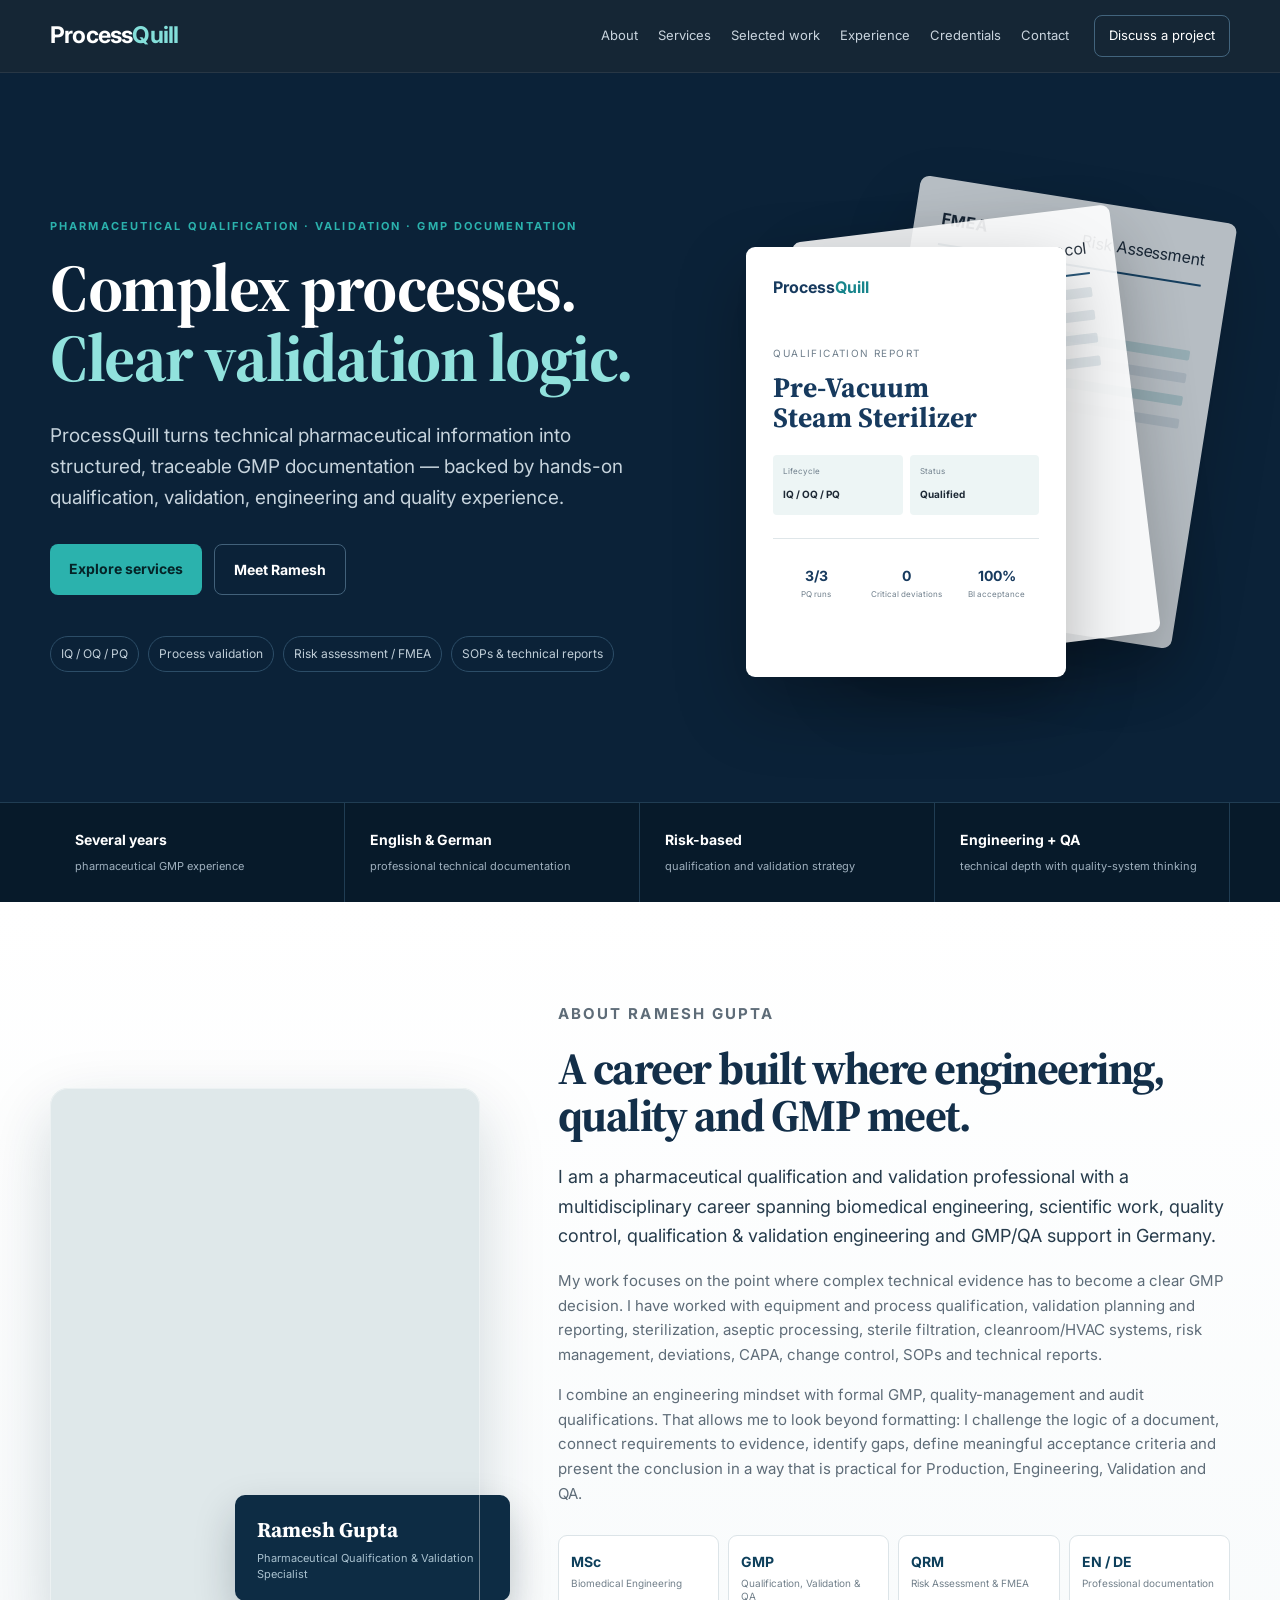
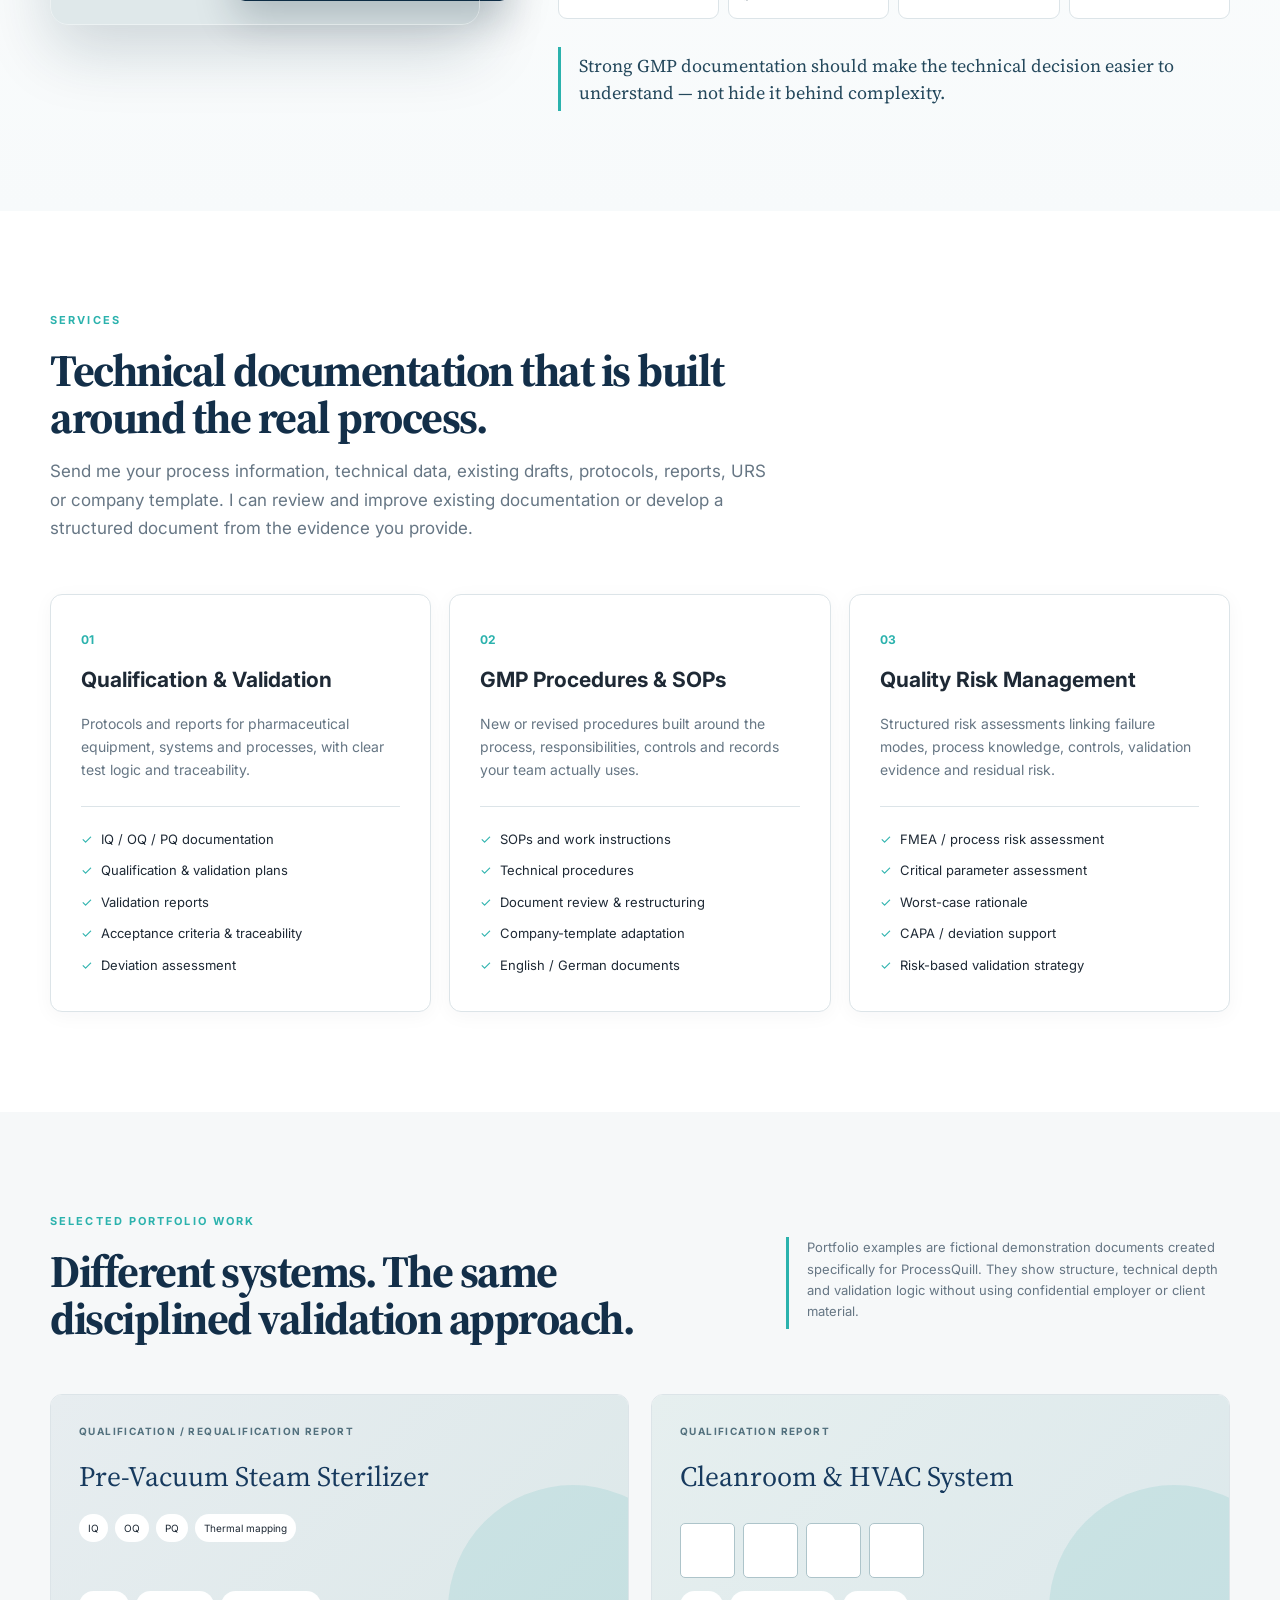
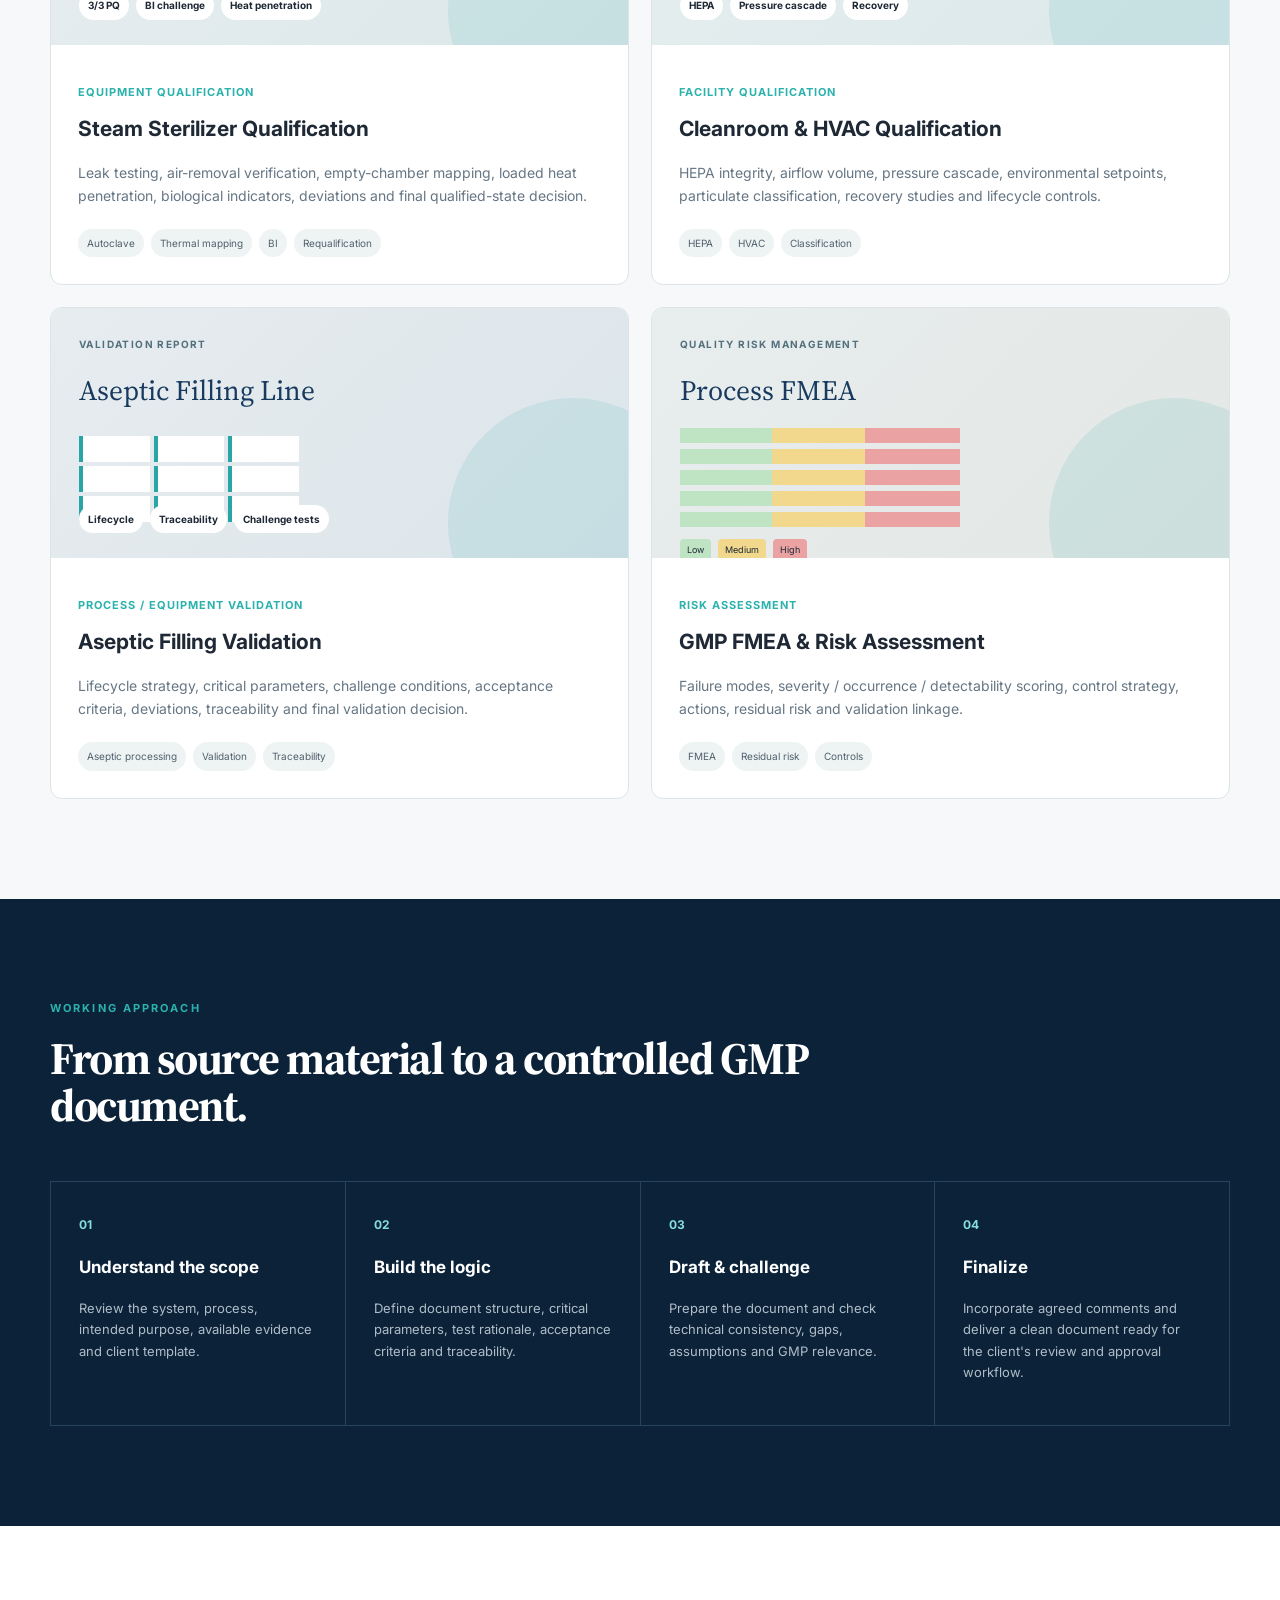
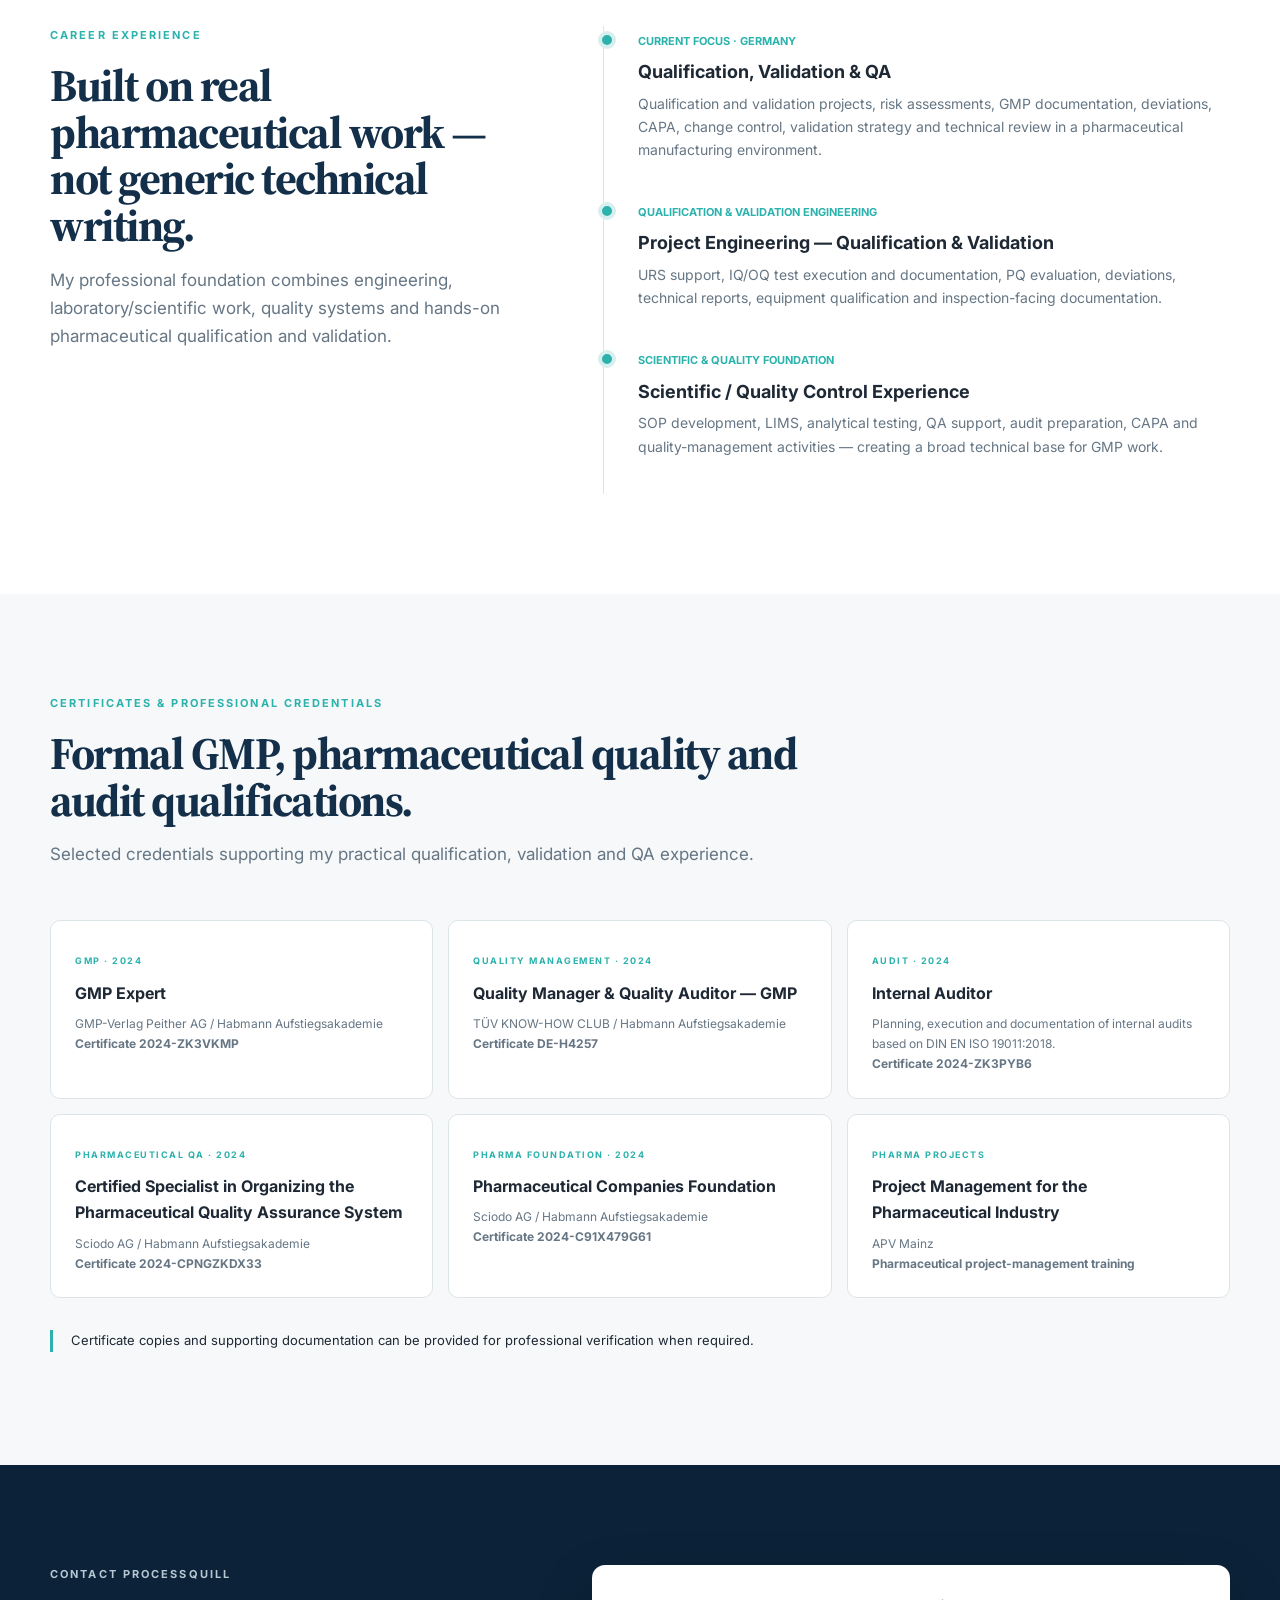
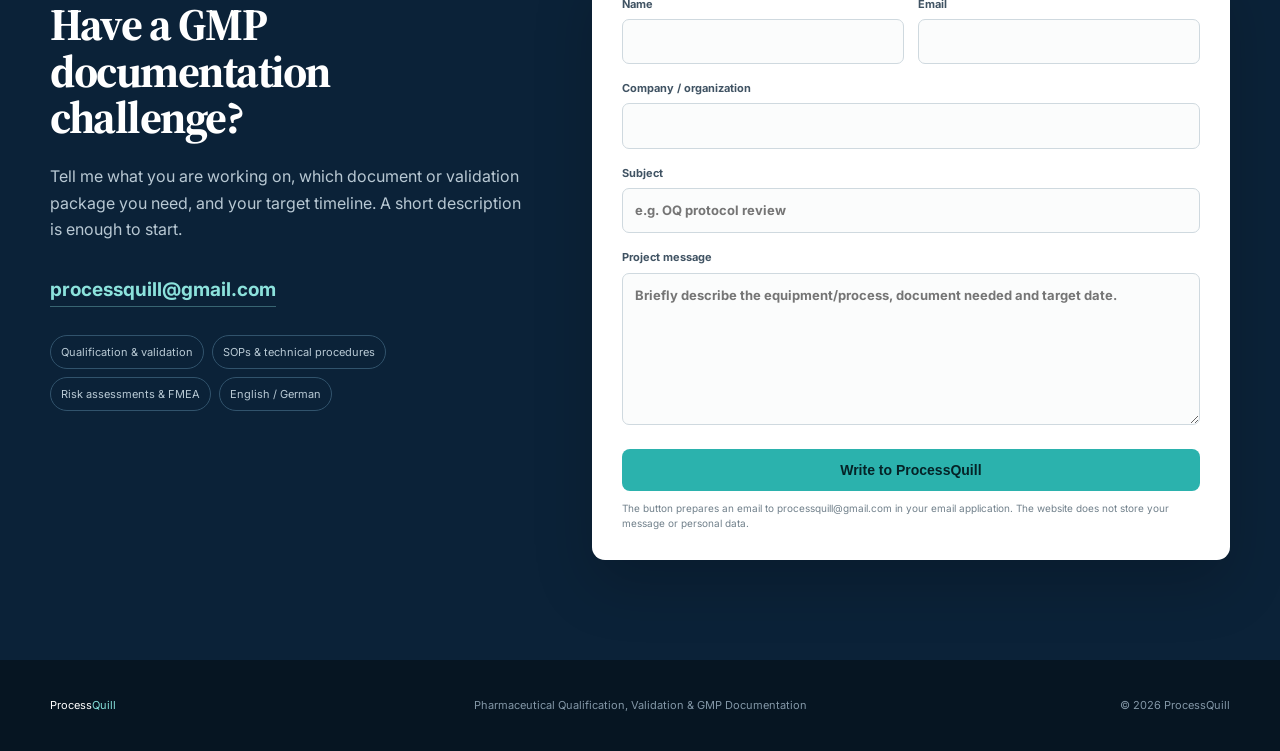
==== commit 1cf4e2b3: "Polish ProcessQuill site, add profile photo and verified credentials" ====
--- a/index.html
+++ b/index.html
@@ -3,7 +3,7 @@
 <head>
   <meta charset="UTF-8" />
   <meta name="viewport" content="width=device-width, initial-scale=1.0" />
-  <meta name="description" content="ProcessQuill provides pharmaceutical qualification, validation and GMP documentation support, including IQ/OQ/PQ, SOPs, risk assessments and technical reports." />
+  <meta name="description" content="ProcessQuill — pharmaceutical qualification, validation and GMP documentation support by Ramesh Gupta. IQ/OQ/PQ, validation reports, SOPs, risk assessments and technical documentation." />
   <meta name="theme-color" content="#0b2238" />
   <title>ProcessQuill | Pharmaceutical Qualification, Validation & GMP Documentation</title>
   <link rel="preconnect" href="https://fonts.googleapis.com">
@@ -16,7 +16,7 @@
     <div class="container nav-wrap">
       <a class="brand" href="#top" aria-label="ProcessQuill home"><span class="brand-process">Process</span><span class="brand-quill">Quill</span></a>
       <nav class="nav" aria-label="Main navigation">
-        <a href="#about">About</a><a href="#services">Services</a><a href="#work">Work</a><a href="#experience">Experience</a><a href="#qualifications">Qualifications</a><a href="#contact">Contact</a>
+        <a href="#about">About</a><a href="#services">Services</a><a href="#work">Selected work</a><a href="#experience">Experience</a><a href="#qualifications">Credentials</a><a href="#contact">Contact</a>
       </nav>
       <a class="nav-cta" href="#contact">Discuss a project</a>
     </div>
@@ -26,11 +26,11 @@
     <section class="hero section-dark">
       <div class="container hero-grid">
         <div class="hero-copy reveal">
-          <p class="eyebrow">PHARMACEUTICAL GMP DOCUMENTATION</p>
+          <p class="eyebrow">PHARMACEUTICAL QUALIFICATION · VALIDATION · GMP DOCUMENTATION</p>
           <h1>Complex processes.<br><span>Clear validation logic.</span></h1>
-          <p class="hero-lead">Qualification, validation and quality documentation for pharmaceutical equipment, systems and processes — written with practical GMP experience behind it.</p>
-          <div class="hero-actions"><a class="btn btn-primary" href="#services">View services</a><a class="btn btn-secondary" href="#about">Meet Ramesh</a></div>
-          <div class="hero-proof"><span>IQ / OQ / PQ</span><span>Process validation</span><span>GMP risk management</span><span>SOPs & reports</span></div>
+          <p class="hero-lead">ProcessQuill turns technical pharmaceutical information into structured, traceable GMP documentation — backed by hands-on qualification, validation, engineering and quality experience.</p>
+          <div class="hero-actions"><a class="btn btn-primary" href="#services">Explore services</a><a class="btn btn-secondary" href="#about">Meet Ramesh</a></div>
+          <div class="hero-proof"><span>IQ / OQ / PQ</span><span>Process validation</span><span>Risk assessment / FMEA</span><span>SOPs & technical reports</span></div>
         </div>
         <div class="hero-visual reveal delay-1" aria-hidden="true">
           <div class="doc-stack">
@@ -42,55 +42,62 @@
       </div>
     </section>
 
-    <section class="trust-strip"><div class="container trust-grid"><div><strong>Several years</strong><span>pharmaceutical GMP experience</span></div><div><strong>English & German</strong><span>professional documentation</span></div><div><strong>Risk-based</strong><span>qualification & validation</span></div><div><strong>Practical</strong><span>process-focused documents</span></div></div></section>
+    <section class="trust-strip"><div class="container trust-grid"><div><strong>Several years</strong><span>pharmaceutical GMP experience</span></div><div><strong>English & German</strong><span>professional technical documentation</span></div><div><strong>Risk-based</strong><span>qualification and validation strategy</span></div><div><strong>Engineering + QA</strong><span>technical depth with quality-system thinking</span></div></div></section>
 
     <section id="about" class="section section-about">
       <div class="container about-grid">
         <div class="about-photo-wrap reveal">
-          <div class="photo-frame"><img id="profilePhoto" alt="Ramesh Gupta, Pharmaceutical Qualification and Validation Specialist" /></div>
+          <div class="photo-frame"><img id="profilePhoto" src="assets/ramesh-gupta.jpg" alt="Ramesh Gupta, Pharmaceutical Qualification and Validation Specialist" /></div>
           <div class="about-namecard"><strong>Ramesh Gupta</strong><span>Pharmaceutical Qualification & Validation Specialist</span></div>
         </div>
         <div class="about-copy reveal delay-1">
-          <p class="eyebrow">ABOUT THE SPECIALIST</p>
+          <p class="eyebrow">ABOUT RAMESH GUPTA</p>
           <h2>A career built where engineering, quality and GMP meet.</h2>
-          <p class="about-lead">Ramesh Gupta is a pharmaceutical qualification and validation professional whose career has developed across biomedical engineering, scientific work, quality control, qualification & validation engineering and GMP/QA support in Germany.</p>
-          <p>His work sits at the point where technical detail must become defensible documentation: equipment and system qualification, process validation, sterilization, aseptic processing, sterile filtration, cleanroom/HVAC qualification, risk management, deviations, CAPA, change control, SOPs and technical reports.</p>
-          <p>What distinguishes his approach is the ability to move between the engineering reality of a process and the quality-system logic expected in a controlled GMP document. The goal is not simply to produce more pages — it is to make complex evidence clear, traceable and usable for review, approval and inspection.</p>
+          <p class="about-lead">I am a pharmaceutical qualification and validation professional with a multidisciplinary career spanning biomedical engineering, scientific work, quality control, qualification & validation engineering and GMP/QA support in Germany.</p>
+          <p>My work focuses on the point where complex technical evidence has to become a clear GMP decision. I have worked with equipment and process qualification, validation planning and reporting, sterilization, aseptic processing, sterile filtration, cleanroom/HVAC systems, risk management, deviations, CAPA, change control, SOPs and technical reports.</p>
+          <p>I combine an engineering mindset with formal GMP, quality-management and audit qualifications. That allows me to look beyond formatting: I challenge the logic of a document, connect requirements to evidence, identify gaps, define meaningful acceptance criteria and present the conclusion in a way that is practical for Production, Engineering, Validation and QA.</p>
           <div class="about-highlights"><div><b>MSc</b><span>Biomedical Engineering</span></div><div><b>GMP</b><span>Qualification, Validation & QA</span></div><div><b>QRM</b><span>Risk Assessment & FMEA</span></div><div><b>EN / DE</b><span>Professional documentation</span></div></div>
           <blockquote>Strong GMP documentation should make the technical decision easier to understand — not hide it behind complexity.</blockquote>
         </div>
       </div>
     </section>
 
-    <section id="services" class="section section-light"><div class="container"><div class="section-heading reveal"><p class="eyebrow">SERVICES</p><h2>Documentation support where technical detail matters.</h2><p>I work from your process information, existing documents, technical data and company templates. The output is structured around the actual GMP purpose of the document.</p></div><div class="service-grid">
-      <article class="service-card reveal"><span class="service-no">01</span><h3>Qualification & Validation</h3><p>Protocols and reports for pharmaceutical equipment, systems and processes, with clear test logic and traceability.</p><ul><li>IQ / OQ / PQ documentation</li><li>Validation plans and reports</li><li>Acceptance criteria</li><li>Requirements traceability</li><li>Deviation assessment</li></ul></article>
-      <article class="service-card reveal delay-1"><span class="service-no">02</span><h3>GMP Procedures & SOPs</h3><p>New or revised procedures built around the process, responsibilities and records your team actually uses.</p><ul><li>SOPs and work instructions</li><li>Technical procedures</li><li>Document restructuring</li><li>Template adaptation</li><li>English / German documents</li></ul></article>
-      <article class="service-card reveal delay-2"><span class="service-no">03</span><h3>Quality Risk Management</h3><p>Structured risk assessments that link hazards, controls, validation evidence and residual risk.</p><ul><li>FMEA / process risk assessment</li><li>Critical parameter assessment</li><li>Worst-case rationale</li><li>CAPA / deviation support</li><li>Risk-based test strategy</li></ul></article>
+    <section id="services" class="section section-light"><div class="container"><div class="section-heading reveal"><p class="eyebrow">SERVICES</p><h2>Technical documentation that is built around the real process.</h2><p>Send me your process information, technical data, existing drafts, protocols, reports, URS or company template. I can review and improve existing documentation or develop a structured document from the evidence you provide.</p></div><div class="service-grid">
+      <article class="service-card reveal"><span class="service-no">01</span><h3>Qualification & Validation</h3><p>Protocols and reports for pharmaceutical equipment, systems and processes, with clear test logic and traceability.</p><ul><li>IQ / OQ / PQ documentation</li><li>Qualification & validation plans</li><li>Validation reports</li><li>Acceptance criteria & traceability</li><li>Deviation assessment</li></ul></article>
+      <article class="service-card reveal delay-1"><span class="service-no">02</span><h3>GMP Procedures & SOPs</h3><p>New or revised procedures built around the process, responsibilities, controls and records your team actually uses.</p><ul><li>SOPs and work instructions</li><li>Technical procedures</li><li>Document review & restructuring</li><li>Company-template adaptation</li><li>English / German documents</li></ul></article>
+      <article class="service-card reveal delay-2"><span class="service-no">03</span><h3>Quality Risk Management</h3><p>Structured risk assessments linking failure modes, process knowledge, controls, validation evidence and residual risk.</p><ul><li>FMEA / process risk assessment</li><li>Critical parameter assessment</li><li>Worst-case rationale</li><li>CAPA / deviation support</li><li>Risk-based validation strategy</li></ul></article>
     </div></div></section>
 
-    <section id="work" class="section section-muted"><div class="container"><div class="section-heading split-heading reveal"><div><p class="eyebrow">SELECTED PORTFOLIO WORK</p><h2>Different systems. Same disciplined documentation approach.</h2></div><p class="note">The examples below are fictional portfolio samples created to demonstrate structure, validation logic and technical writing capability. They contain no client or employer material.</p></div><div class="portfolio-grid">
+    <section id="work" class="section section-muted"><div class="container"><div class="section-heading split-heading reveal"><div><p class="eyebrow">SELECTED PORTFOLIO WORK</p><h2>Different systems. The same disciplined validation approach.</h2></div><p class="note">Portfolio examples are fictional demonstration documents created specifically for ProcessQuill. They show structure, technical depth and validation logic without using confidential employer or client material.</p></div><div class="portfolio-grid">
       <article class="portfolio-card feature reveal"><div class="portfolio-preview sterilizer-preview"><div class="preview-label">QUALIFICATION / REQUALIFICATION REPORT</div><div class="preview-title">Pre-Vacuum Steam Sterilizer</div><div class="preview-tags"><span>IQ</span><span>OQ</span><span>PQ</span><span>Thermal mapping</span></div><div class="preview-data"><b>3/3 PQ</b><b>BI challenge</b><b>Heat penetration</b></div></div><div class="portfolio-body"><p class="portfolio-type">Equipment Qualification</p><h3>Steam Sterilizer Qualification</h3><p>Leak testing, air-removal verification, empty-chamber mapping, loaded heat penetration, biological indicators, deviations and final qualified-state decision.</p><div class="chip-row"><span>Autoclave</span><span>Thermal mapping</span><span>BI</span><span>Requalification</span></div></div></article>
       <article class="portfolio-card reveal delay-1"><div class="portfolio-preview hvac-preview"><div class="preview-label">QUALIFICATION REPORT</div><div class="preview-title">Cleanroom & HVAC System</div><div class="hvac-diagram"><i></i><i></i><i></i><i></i></div><div class="preview-data"><b>HEPA</b><b>Pressure cascade</b><b>Recovery</b></div></div><div class="portfolio-body"><p class="portfolio-type">Facility Qualification</p><h3>Cleanroom & HVAC Qualification</h3><p>HEPA integrity, airflow volume, pressure cascade, environmental setpoints, particulate classification, recovery studies and lifecycle controls.</p><div class="chip-row"><span>HEPA</span><span>HVAC</span><span>Classification</span></div></div></article>
-      <article class="portfolio-card reveal"><div class="portfolio-preview aseptic-preview"><div class="preview-label">VALIDATION REPORT</div><div class="preview-title">Aseptic Filling Line</div><div class="matrix"><i></i><i></i><i></i><i></i><i></i><i></i><i></i><i></i><i></i></div><div class="preview-data"><b>IQ / OQ / PQ</b><b>Traceability</b><b>Challenge tests</b></div></div><div class="portfolio-body"><p class="portfolio-type">Process / Equipment Validation</p><h3>Aseptic Filling Validation</h3><p>Lifecycle strategy, critical parameters, challenge conditions, test acceptance criteria, deviations, traceability and final validation decision.</p><div class="chip-row"><span>Aseptic processing</span><span>Validation</span><span>URS traceability</span></div></div></article>
+      <article class="portfolio-card reveal"><div class="portfolio-preview aseptic-preview"><div class="preview-label">VALIDATION REPORT</div><div class="preview-title">Aseptic Filling Line</div><div class="matrix"><i></i><i></i><i></i><i></i><i></i><i></i><i></i><i></i><i></i></div><div class="preview-data"><b>Lifecycle</b><b>Traceability</b><b>Challenge tests</b></div></div><div class="portfolio-body"><p class="portfolio-type">Process / Equipment Validation</p><h3>Aseptic Filling Validation</h3><p>Lifecycle strategy, critical parameters, challenge conditions, acceptance criteria, deviations, traceability and final validation decision.</p><div class="chip-row"><span>Aseptic processing</span><span>Validation</span><span>Traceability</span></div></div></article>
       <article class="portfolio-card reveal delay-1"><div class="portfolio-preview fmea-preview"><div class="preview-label">QUALITY RISK MANAGEMENT</div><div class="preview-title">Process FMEA</div><div class="risk-table"><i></i><i></i><i></i><i></i><i></i></div><div class="risk-legend"><span class="r-low">Low</span><span class="r-med">Medium</span><span class="r-high">High</span></div></div><div class="portfolio-body"><p class="portfolio-type">Risk Assessment</p><h3>GMP FMEA & Risk Assessment</h3><p>Failure modes, severity / occurrence / detectability scoring, control strategy, actions, residual risk and validation linkage.</p><div class="chip-row"><span>FMEA</span><span>Residual risk</span><span>Controls</span></div></div></article>
     </div></div></section>
 
-    <section class="section section-dark process-section"><div class="container"><div class="section-heading light reveal"><p class="eyebrow">WORKING APPROACH</p><h2>From source material to a controlled document.</h2></div><div class="process-grid"><div class="process-step reveal"><b>01</b><h3>Understand the scope</h3><p>Review the process, equipment, intended document purpose, available evidence and client template.</p></div><div class="process-step reveal delay-1"><b>02</b><h3>Build the logic</h3><p>Define document structure, critical parameters, test rationale, acceptance criteria and traceability.</p></div><div class="process-step reveal delay-2"><b>03</b><h3>Draft & challenge</h3><p>Prepare the document and check technical consistency, gaps, assumptions and GMP relevance.</p></div><div class="process-step reveal delay-3"><b>04</b><h3>Finalize</h3><p>Incorporate agreed comments and deliver a clean document ready for the client's review and approval process.</p></div></div></div></section>
+    <section class="section section-dark process-section"><div class="container"><div class="section-heading light reveal"><p class="eyebrow">WORKING APPROACH</p><h2>From source material to a controlled GMP document.</h2></div><div class="process-grid"><div class="process-step reveal"><b>01</b><h3>Understand the scope</h3><p>Review the system, process, intended purpose, available evidence and client template.</p></div><div class="process-step reveal delay-1"><b>02</b><h3>Build the logic</h3><p>Define document structure, critical parameters, test rationale, acceptance criteria and traceability.</p></div><div class="process-step reveal delay-2"><b>03</b><h3>Draft & challenge</h3><p>Prepare the document and check technical consistency, gaps, assumptions and GMP relevance.</p></div><div class="process-step reveal delay-3"><b>04</b><h3>Finalize</h3><p>Incorporate agreed comments and deliver a clean document ready for the client's review and approval workflow.</p></div></div></div></section>
 
-    <section id="experience" class="section section-light"><div class="container two-col"><div class="section-heading reveal"><p class="eyebrow">EXPERIENCE</p><h2>Built on real pharmaceutical work, not generic document writing.</h2><p>Professional experience spans pharmaceutical quality control, scientific work, qualification & validation engineering and current qualification / QA support in Germany.</p></div><div class="timeline reveal delay-1"><div class="timeline-item"><span>Current focus</span><h3>Qualification, Validation & QA Support</h3><p>Validation and qualification projects, risk assessments, GMP documentation, deviations, CAPA, change control and technical review.</p></div><div class="timeline-item"><span>Qualification & validation engineering</span><h3>Project Engineering — Qualification & Validation</h3><p>URS support, IQ/OQ test execution and documentation, PQ evaluation, deviations, technical reports and inspection support.</p></div><div class="timeline-item"><span>Scientific & quality foundation</span><h3>Scientific & Quality Control Experience</h3><p>SOP development, LIMS, analytical testing, QA support, audit preparation, CAPA and ISO 9001 quality-system activities.</p></div></div></div></section>
+    <section id="experience" class="section section-light"><div class="container two-col"><div class="section-heading reveal"><p class="eyebrow">CAREER EXPERIENCE</p><h2>Built on real pharmaceutical work — not generic technical writing.</h2><p>My professional foundation combines engineering, laboratory/scientific work, quality systems and hands-on pharmaceutical qualification and validation.</p></div><div class="timeline reveal delay-1"><div class="timeline-item"><span>CURRENT FOCUS · GERMANY</span><h3>Qualification, Validation & QA</h3><p>Qualification and validation projects, risk assessments, GMP documentation, deviations, CAPA, change control, validation strategy and technical review in a pharmaceutical manufacturing environment.</p></div><div class="timeline-item"><span>QUALIFICATION & VALIDATION ENGINEERING</span><h3>Project Engineering — Qualification & Validation</h3><p>URS support, IQ/OQ test execution and documentation, PQ evaluation, deviations, technical reports, equipment qualification and inspection-facing documentation.</p></div><div class="timeline-item"><span>SCIENTIFIC & QUALITY FOUNDATION</span><h3>Scientific / Quality Control Experience</h3><p>SOP development, LIMS, analytical testing, QA support, audit preparation, CAPA and quality-management activities — creating a broad technical base for GMP work.</p></div></div></div></section>
 
-    <section id="qualifications" class="section section-muted"><div class="container"><div class="section-heading reveal"><p class="eyebrow">PROFESSIONAL QUALIFICATIONS</p><h2>GMP, quality systems and pharmaceutical project work.</h2></div><div class="cert-grid"><article class="cert reveal"><span>GMP</span><h3>GMP Expert</h3><p>Professional GMP qualification</p></article><article class="cert reveal delay-1"><span>QM / AUDIT</span><h3>Quality Manager & Quality Auditor — GMP</h3><p>Quality-system and audit qualification</p></article><article class="cert reveal delay-2"><span>AUDIT</span><h3>Internal Auditor</h3><p>Audit methodology based on ISO 19011 principles</p></article><article class="cert reveal"><span>PHARMA QA</span><h3>Pharmaceutical Quality Assurance Specialist</h3><p>Pharmaceutical QA qualification</p></article><article class="cert reveal delay-1"><span>GMP</span><h3>GMP Certificate</h3><p>University-level GMP training</p></article><article class="cert reveal delay-2"><span>PROJECTS</span><h3>Project Management for the Pharmaceutical Industry</h3><p>APV Mainz</p></article></div></div></section>
+    <section id="qualifications" class="section section-muted"><div class="container"><div class="section-heading reveal"><p class="eyebrow">CERTIFICATES & PROFESSIONAL CREDENTIALS</p><h2>Formal GMP, pharmaceutical quality and audit qualifications.</h2><p>Selected credentials supporting my practical qualification, validation and QA experience.</p></div><div class="cert-grid">
+      <article class="cert reveal"><span>GMP · 2024</span><h3>GMP Expert</h3><p>GMP-Verlag Peither AG / Habmann Aufstiegsakademie<br><strong>Certificate 2024-ZK3VKMP</strong></p></article>
+      <article class="cert reveal delay-1"><span>QUALITY MANAGEMENT · 2024</span><h3>Quality Manager & Quality Auditor — GMP</h3><p>TÜV KNOW-HOW CLUB / Habmann Aufstiegsakademie<br><strong>Certificate DE-H4257</strong></p></article>
+      <article class="cert reveal delay-2"><span>AUDIT · 2024</span><h3>Internal Auditor</h3><p>Planning, execution and documentation of internal audits based on DIN EN ISO 19011:2018.<br><strong>Certificate 2024-ZK3PYB6</strong></p></article>
+      <article class="cert reveal"><span>PHARMACEUTICAL QA · 2024</span><h3>Certified Specialist in Organizing the Pharmaceutical Quality Assurance System</h3><p>Sciodo AG / Habmann Aufstiegsakademie<br><strong>Certificate 2024-CPNGZKDX33</strong></p></article>
+      <article class="cert reveal delay-1"><span>PHARMA FOUNDATION · 2024</span><h3>Pharmaceutical Companies Foundation</h3><p>Sciodo AG / Habmann Aufstiegsakademie<br><strong>Certificate 2024-C91X479G61</strong></p></article>
+      <article class="cert reveal delay-2"><span>PHARMA PROJECTS</span><h3>Project Management for the Pharmaceutical Industry</h3><p>APV Mainz<br><strong>Pharmaceutical project-management training</strong></p></article>
+    </div><p class="note" style="max-width:760px;margin-top:32px">Certificate copies and supporting documentation can be provided for professional verification when required.</p></div></section>
 
     <section id="contact" class="section contact-section section-dark">
       <div class="container contact-grid">
-        <div class="contact-copy reveal"><p class="eyebrow">CONTACT</p><h2>Have a GMP documentation challenge?</h2><p>Send a short description of the project, the document you need and any key timeline. I can then understand the scope before we discuss the next step.</p><a class="direct-email" href="mailto:processquill@gmail.com">processquill@gmail.com</a><div class="contact-points"><span>Qualification & validation</span><span>SOPs & technical procedures</span><span>Risk assessments & FMEA</span><span>English / German</span></div></div>
+        <div class="contact-copy reveal"><p class="eyebrow">CONTACT PROCESSQUILL</p><h2>Have a GMP documentation challenge?</h2><p>Tell me what you are working on, which document or validation package you need, and your target timeline. A short description is enough to start.</p><a class="direct-email" href="mailto:processquill@gmail.com">processquill@gmail.com</a><div class="contact-points"><span>Qualification & validation</span><span>SOPs & technical procedures</span><span>Risk assessments & FMEA</span><span>English / German</span></div></div>
         <form id="contactForm" class="contact-form reveal delay-1">
           <div class="form-row"><label>Name<input id="contactName" type="text" autocomplete="name" required></label><label>Email<input id="contactEmail" type="email" autocomplete="email" required></label></div>
           <label>Company / organization<input id="contactCompany" type="text" autocomplete="organization"></label>
           <label>Subject<input id="contactSubject" type="text" placeholder="e.g. OQ protocol review" required></label>
-          <label>Project message<textarea id="contactMessage" rows="6" placeholder="Tell me briefly what you need, the system/process involved and your target date." required></textarea></label>
+          <label>Project message<textarea id="contactMessage" rows="6" placeholder="Briefly describe the equipment/process, document needed and target date." required></textarea></label>
           <button class="btn btn-primary contact-submit" type="submit">Write to ProcessQuill</button>
-          <p class="form-note">Submitting opens a pre-filled email in your email application. This website does not store your message.</p>
+          <p class="form-note">The button prepares an email to processquill@gmail.com in your email application. The website does not store your message or personal data.</p>
         </form>
       </div>
     </section>
--- a/styles.css
+++ b/styles.css
@@ -1,2 +1,8 @@
-:root{--navy:#0d2238;--navy2:#14324f;--teal:#28a4a5;--teal2:#72d2cf;--ink:#1e2935;--muted:#687684;--line:#dbe3e8;--paper:#fff;--soft:#f5f7f8;--soft2:#edf2f3;--green:#bce2c1;--amber:#f2d28f;--red:#e89a9a;--max:1180px}
-*{box-sizing:border-box}html{scroll-behavior:smooth}body{margin:0;font-family:Inter,Arial,sans-serif;color:var(--ink);background:#fff;line-height:1.65}.container{width:min(calc(100% - 40px),var(--max));margin:auto}.site-header{position:sticky;top:0;z-index:20;background:rgba(9,26,43,.92);backdrop-filter:blur(14px);border-bottom:1px solid rgba(255,255,255,.08)}.nav-wrap{height:72px;display:flex;align-items:center;gap:30px}.brand{text-decoration:none;font-weight:700;font-size:22px;letter-spacing:-.7px;margin-right:auto}.brand-process{color:#fff}.brand-quill{color:var(--teal2)}.nav{display:flex;gap:28px}.nav a,.nav-cta{color:#c9d4de;text-decoration:none;font-size:14px}.nav a:hover{color:#fff}.nav-cta{padding:10px 16px;border:1px solid #3c657e;border-radius:8px;color:#fff}.section{padding:105px 0}.section-dark{background:var(--navy);color:#fff}.section-light{background:#fff}.section-muted{background:var(--soft)}.hero{padding:105px 0 90px;overflow:hidden}.hero-grid{display:grid;grid-template-columns:1.05fr .95fr;align-items:center;gap:70px}.eyebrow{font-size:12px;letter-spacing:2.2px;font-weight:700;color:var(--teal);margin:0 0 20px}.hero h1,.section-heading h2,.cta-wrap h2{font-family:"Source Serif 4",Georgia,serif;letter-spacing:-1.6px;line-height:1.03;margin:0}.hero h1{font-size:68px}.hero h1 span{color:#8fe0dc}.hero-lead{font-size:19px;color:#c8d3dc;max-width:690px;margin:28px 0 32px}.hero-actions{display:flex;gap:12px}.btn{display:inline-block;text-decoration:none;padding:13px 19px;border-radius:8px;font-weight:600;font-size:14px}.btn-primary{background:var(--teal);color:#062227}.btn-secondary{border:1px solid #42617a;color:#fff}.hero-proof{margin-top:42px;display:flex;gap:9px;flex-wrap:wrap}.hero-proof span{font-size:12px;padding:7px 10px;border:1px solid #2d4d67;border-radius:999px;color:#bfcdd8}.doc-stack{position:relative;height:535px;max-width:480px;margin:auto}.doc-card{position:absolute;width:320px;height:430px;border-radius:8px;background:#fff;color:var(--ink);box-shadow:0 28px 70px rgba(0,0,0,.28);padding:27px;overflow:hidden}.doc-back{right:0;top:20px;transform:rotate(9deg);opacity:.75}.doc-mid{right:70px;top:45px;transform:rotate(-7deg);opacity:.9}.doc-front{left:20px;top:70px;z-index:3}.doc-top{display:flex;justify-content:space-between;border-bottom:2px solid #1b4c70;padding-bottom:12px}.doc-brand{font-weight:700}.doc-brand span{color:#173a5e}.doc-brand b{color:#18858c}.doc-kicker{font-size:10px;letter-spacing:1.4px;color:#71808d;margin-top:45px}.doc-front h2{font-family:"Source Serif 4";font-size:28px;line-height:1.08;margin:7px 0 23px;color:#173a5e}.status-grid{display:grid;grid-template-columns:1fr 1fr;gap:7px}.status-grid div{background:#edf5f5;padding:10px;border-radius:4px}.status-grid small,.doc-metrics small{display:block;color:#71808d;font-size:8px}.status-grid strong{font-size:10px}.doc-rule{height:1px;background:#dfe6e9;margin:23px 0}.doc-metrics{display:grid;grid-template-columns:repeat(3,1fr);gap:5px;text-align:center}.doc-metrics b{font-size:14px;color:#173a5e}.lines i,.mini-table i{display:block;height:10px;background:#e5ebef;margin:13px 0;border-radius:2px}.mini-table{margin-top:65px}.mini-table i:nth-child(odd){background:#d0e7e7}.trust-strip{background:#081a2a;color:#fff;border-top:1px solid #203d53}.trust-grid{display:grid;grid-template-columns:repeat(4,1fr)}.trust-grid div{padding:26px;border-right:1px solid #203d53}.trust-grid strong{display:block;font-size:14px}.trust-grid span{font-size:11px;color:#9fb0be}.section-heading{max-width:760px;margin-bottom:55px}.section-heading h2{font-size:46px;color:#132f49}.section-heading>p:last-child{font-size:17px;color:var(--muted);max-width:730px}.section-heading.light h2{color:#fff}.service-grid{display:grid;grid-template-columns:repeat(3,1fr);gap:18px}.service-card{border:1px solid var(--line);border-radius:12px;padding:30px;background:#fff;box-shadow:0 4px 20px rgba(13,34,56,.04)}.service-no{font-size:12px;color:var(--teal);font-weight:700}.service-card h3{font-size:21px;margin:12px 0}.service-card p{color:var(--muted);font-size:14px}.service-card ul{list-style:none;padding:0;margin:25px 0 0;border-top:1px solid var(--line);padding-top:17px}.service-card li{padding:5px 0;font-size:13px}.service-card li:before{content:"✓";color:var(--teal);margin-right:8px}.split-heading{display:grid;grid-template-columns:1.2fr .8fr;gap:70px;max-width:none}.note{font-size:13px!important;border-left:3px solid var(--teal);padding-left:18px;margin-top:25px}.portfolio-grid{display:grid;grid-template-columns:1fr 1fr;gap:22px}.portfolio-card{background:#fff;border:1px solid var(--line);border-radius:12px;overflow:hidden}.portfolio-preview{height:250px;background:#e8edef;padding:28px;position:relative;overflow:hidden}.portfolio-preview:after{content:"";position:absolute;inset:auto -70px -90px auto;width:250px;height:250px;border-radius:50%;background:rgba(40,164,165,.12)}.sterilizer-preview{background:linear-gradient(135deg,#e7edf0,#dce8e9)}.hvac-preview{background:linear-gradient(135deg,#e6efef,#dce8eb)}.aseptic-preview{background:linear-gradient(135deg,#e7ecef,#dbe5ea)}.fmea-preview{background:linear-gradient(135deg,#e8edee,#e3e7e4)}.preview-label{font-size:10px;letter-spacing:1.4px;color:#52707d;font-weight:700}.preview-title{font-family:"Source Serif 4";font-size:28px;color:#173a5e;margin:14px 0}.preview-tags,.preview-data,.chip-row,.risk-legend{display:flex;gap:7px;flex-wrap:wrap}.preview-tags span,.preview-data b,.chip-row span{font-size:10px;padding:6px 9px;background:#fff;border-radius:999px}.preview-data{position:absolute;bottom:25px;left:28px}.hvac-diagram{display:grid;grid-template-columns:repeat(4,55px);gap:8px;margin-top:23px}.hvac-diagram i{height:55px;background:#fff;border:1px solid #adc4ca;border-radius:5px}.matrix{width:220px;display:grid;grid-template-columns:repeat(3,1fr);gap:4px;margin-top:23px}.matrix i{height:26px;background:#fff;border-left:4px solid #2aa5a5}.risk-table{width:280px;margin-top:15px}.risk-table i{display:block;height:15px;margin:6px 0;background:linear-gradient(90deg,#bfe4c4 0 33%,#f1d88d 33% 66%,#eaa2a2 66%)}.risk-legend{margin-top:12px}.risk-legend span{font-size:9px;padding:4px 7px;border-radius:4px}.r-low{background:#bfe4c4}.r-med{background:#f1d88d}.r-high{background:#eaa2a2}.portfolio-body{padding:27px}.portfolio-type{font-size:11px;color:var(--teal);font-weight:700;text-transform:uppercase;letter-spacing:1px}.portfolio-body h3{font-size:21px;margin:5px 0 9px}.portfolio-body>p:not(.portfolio-type){font-size:14px;color:var(--muted)}.chip-row{margin-top:22px}.chip-row span{background:var(--soft2);color:#51616d}.process-grid{display:grid;grid-template-columns:repeat(4,1fr);gap:1px;background:#26445d;border:1px solid #26445d}.process-step{background:var(--navy);padding:28px}.process-step b{color:var(--teal2);font-size:12px}.process-step h3{font-size:17px}.process-step p{color:#afbdc8;font-size:13px}.two-col{display:grid;grid-template-columns:.85fr 1.15fr;gap:90px}.timeline{border-left:1px solid var(--line);padding-left:34px}.timeline-item{position:relative;padding-bottom:36px}.timeline-item:before{content:"";position:absolute;left:-40px;top:5px;width:10px;height:10px;border-radius:50%;background:var(--teal);border:4px solid #d9eeee}.timeline-item span{font-size:11px;color:var(--teal);font-weight:700}.timeline-item h3{font-size:18px;margin:5px 0}.timeline-item p{font-size:14px;color:var(--muted);margin:0}.cert-grid{display:grid;grid-template-columns:repeat(3,1fr);gap:15px}.cert{background:#fff;border:1px solid var(--line);padding:24px;border-radius:10px}.cert span{font-size:9px;letter-spacing:1.5px;font-weight:700;color:var(--teal)}.cert h3{font-size:16px;margin:8px 0}.cert p{font-size:12px;color:var(--muted);margin:0}.cta-wrap{display:grid;grid-template-columns:1.35fr .65fr;gap:80px;align-items:center;padding:90px 0}.cta-wrap h2{font-size:44px}.cta-wrap p{color:#bac8d3}.cta-status{border:1px solid #34546d;border-radius:10px;padding:25px;display:grid;grid-template-columns:auto 1fr;column-gap:10px}.cta-status small{grid-column:2;color:#96a9b8;margin-top:6px}.status-dot{width:9px;height:9px;border-radius:50%;background:#59d2b7;margin-top:8px;box-shadow:0 0 0 5px rgba(89,210,183,.12)}.footer{background:#061522;color:#8397a7;padding:25px 0}.footer-wrap{display:grid;grid-template-columns:1fr 2fr 1fr;align-items:center;font-size:11px}.footer-wrap p:nth-child(2){text-align:center}.footer-wrap p:last-child{text-align:right}.reveal{opacity:0;transform:translateY(14px);transition:.7s ease}.reveal.visible{opacity:1;transform:none}.delay-1{transition-delay:.08s}.delay-2{transition-delay:.16s}.delay-3{transition-delay:.24s}@media(max-width:900px){.nav{display:none}.hero-grid,.split-heading,.two-col,.cta-wrap{grid-template-columns:1fr}.hero h1{font-size:50px}.hero-visual{margin-top:20px}.trust-grid,.service-grid,.process-grid,.cert-grid{grid-template-columns:1fr 1fr}.portfolio-grid{grid-template-columns:1fr}.two-col{gap:30px}.footer-wrap{grid-template-columns:1fr;text-align:center;gap:8px}.footer-wrap p:nth-child(2),.footer-wrap p:last-child{text-align:center}}@media(max-width:600px){.container{width:min(calc(100% - 28px),var(--max))}.nav-cta{font-size:12px}.hero{padding-top:75px}.hero h1{font-size:40px}.hero-lead{font-size:16px}.doc-stack{height:470px;transform:scale(.82);transform-origin:top center;margin-bottom:-70px}.trust-grid,.service-grid,.process-grid,.cert-grid{grid-template-columns:1fr}.trust-grid div{border-right:0;border-bottom:1px solid #203d53}.section{padding:75px 0}.section-heading h2,.cta-wrap h2{font-size:36px}.portfolio-preview{height:225px}}
+:root{--navy:#0b2238;--navy2:#14344f;--teal:#2bb2ad;--teal2:#84dfda;--ink:#1e2935;--muted:#667684;--line:#dce4e8;--paper:#fff;--soft:#f6f8f9;--soft2:#eef3f4;--green:#bce2c1;--amber:#f2d28f;--red:#e89a9a;--max:1180px}
+*{box-sizing:border-box}html{scroll-behavior:smooth;scroll-padding-top:86px}body{margin:0;font-family:Inter,Arial,sans-serif;color:var(--ink);background:#fff;line-height:1.65}.container{width:min(calc(100% - 40px),var(--max));margin:auto}.site-header{position:sticky;top:0;z-index:30;background:rgba(7,25,41,.94);backdrop-filter:blur(14px);border-bottom:1px solid rgba(255,255,255,.08)}.nav-wrap{height:72px;display:flex;align-items:center;gap:25px}.brand{text-decoration:none;font-weight:700;font-size:23px;letter-spacing:-.8px;margin-right:auto}.brand-process{color:#fff}.brand-quill{color:var(--teal2)}.nav{display:flex;gap:20px}.nav a,.nav-cta{color:#c9d4de;text-decoration:none;font-size:13px}.nav a:hover{color:#fff}.nav-cta{padding:9px 14px;border:1px solid #42647d;border-radius:8px;color:#fff;white-space:nowrap}.section{padding:100px 0}.section-dark{background:var(--navy);color:#fff}.section-light{background:#fff}.section-muted{background:var(--soft)}.eyebrow{font-size:11px;letter-spacing:2.1px;font-weight:700;color:var(--teal);margin:0 0 18px}.hero{padding:104px 0 90px;overflow:hidden}.hero-grid{display:grid;grid-template-columns:1.05fr .95fr;align-items:center;gap:70px}.hero h1,.section-heading h2,.about-copy h2,.contact-copy h2{font-family:"Source Serif 4",Georgia,serif;letter-spacing:-1.5px;line-height:1.04;margin:0}.hero h1{font-size:67px}.hero h1 span{color:#91e2dd}.hero-lead{font-size:19px;color:#c6d3dc;max-width:690px;margin:27px 0 30px}.hero-actions{display:flex;gap:12px}.btn{display:inline-block;text-decoration:none;padding:13px 19px;border:0;border-radius:8px;font-weight:700;font-size:14px;cursor:pointer}.btn-primary{background:var(--teal);color:#052327}.btn-primary:hover{background:#45c5c0}.btn-secondary{border:1px solid #42617a;color:#fff}.hero-proof{margin-top:41px;display:flex;gap:9px;flex-wrap:wrap}.hero-proof span{font-size:12px;padding:7px 10px;border:1px solid #2c4d67;border-radius:999px;color:#c0ced8}.doc-stack{position:relative;height:535px;max-width:480px;margin:auto}.doc-card{position:absolute;width:320px;height:430px;border-radius:9px;background:#fff;color:var(--ink);box-shadow:0 28px 70px rgba(0,0,0,.28);padding:27px;overflow:hidden}.doc-back{right:0;top:20px;transform:rotate(9deg);opacity:.7}.doc-mid{right:70px;top:45px;transform:rotate(-7deg);opacity:.9}.doc-front{left:20px;top:70px;z-index:3}.doc-top{display:flex;justify-content:space-between;border-bottom:2px solid #1b4c70;padding-bottom:12px}.doc-brand{font-weight:700}.doc-brand span{color:#173a5e}.doc-brand b{color:#18858c}.doc-kicker{font-size:10px;letter-spacing:1.4px;color:#71808d;margin-top:45px}.doc-front h2{font-family:"Source Serif 4";font-size:28px;line-height:1.08;margin:7px 0 23px;color:#173a5e}.status-grid{display:grid;grid-template-columns:1fr 1fr;gap:7px}.status-grid div{background:#edf5f5;padding:10px;border-radius:4px}.status-grid small,.doc-metrics small{display:block;color:#71808d;font-size:8px}.status-grid strong{font-size:10px}.doc-rule{height:1px;background:#dfe6e9;margin:23px 0}.doc-metrics{display:grid;grid-template-columns:repeat(3,1fr);gap:5px;text-align:center}.doc-metrics b{font-size:14px;color:#173a5e}.lines i,.mini-table i{display:block;height:10px;background:#e5ebef;margin:13px 0;border-radius:2px}.mini-table{margin-top:65px}.mini-table i:nth-child(odd){background:#d0e7e7}.trust-strip{background:#071a2a;color:#fff;border-top:1px solid #203d53}.trust-grid{display:grid;grid-template-columns:repeat(4,1fr)}.trust-grid div{padding:25px;border-right:1px solid #203d53}.trust-grid strong{display:block;font-size:14px}.trust-grid span{font-size:11px;color:#9fb0be}.section-heading{max-width:760px;margin-bottom:52px}.section-heading h2,.about-copy h2,.contact-copy h2{font-size:45px;color:#132f49}.section-heading>p:last-child{font-size:17px;color:var(--muted);max-width:730px}.section-heading.light h2,.contact-copy h2{color:#fff}
+.section-about{background:linear-gradient(180deg,#fff 0%,#f7fafb 100%)}.about-grid{display:grid;grid-template-columns:.78fr 1.22fr;gap:78px;align-items:center}.about-photo-wrap{position:relative;max-width:440px}.photo-frame{border-radius:18px;overflow:hidden;box-shadow:0 25px 65px rgba(12,42,62,.18);background:#dfe8ea;aspect-ratio:4/5;position:relative}.photo-frame:before{content:"";position:absolute;inset:0;border:1px solid rgba(255,255,255,.4);z-index:2;border-radius:18px;pointer-events:none}.photo-frame img{width:100%;height:100%;object-fit:cover;display:block;opacity:0;transition:opacity .35s ease}.photo-frame img.loaded{opacity:1}.about-namecard{position:absolute;right:-30px;bottom:24px;background:#0d2c44;color:#fff;padding:18px 22px;border-radius:10px;box-shadow:0 18px 40px rgba(5,27,43,.22);max-width:275px}.about-namecard strong{display:block;font-family:"Source Serif 4",Georgia,serif;font-size:21px}.about-namecard span{display:block;font-size:11px;color:#a9c1cf;margin-top:4px;line-height:1.45}.about-copy h2{margin-bottom:23px}.about-copy p{color:#5e6c78;font-size:15px}.about-copy .about-lead{color:#263b4b;font-size:18px;line-height:1.65}.about-highlights{display:grid;grid-template-columns:repeat(4,1fr);gap:9px;margin:28px 0}.about-highlights div{border:1px solid var(--line);background:#fff;padding:14px 12px;border-radius:9px}.about-highlights b{display:block;color:#0d3f5b;font-size:14px}.about-highlights span{display:block;color:#72808b;font-size:10px;margin-top:4px;line-height:1.35}.about-copy blockquote{margin:24px 0 0;border-left:3px solid var(--teal);padding:5px 0 5px 18px;color:#24485c;font-family:"Source Serif 4",Georgia,serif;font-size:18px;line-height:1.5}
+.service-grid{display:grid;grid-template-columns:repeat(3,1fr);gap:18px}.service-card{border:1px solid var(--line);border-radius:12px;padding:30px;background:#fff;box-shadow:0 4px 20px rgba(13,34,56,.04)}.service-no{font-size:12px;color:var(--teal);font-weight:700}.service-card h3{font-size:21px;margin:12px 0}.service-card p{color:var(--muted);font-size:14px}.service-card ul{list-style:none;padding:17px 0 0;margin:25px 0 0;border-top:1px solid var(--line)}.service-card li{padding:5px 0;font-size:13px}.service-card li:before{content:"✓";color:var(--teal);margin-right:8px}.split-heading{display:grid;grid-template-columns:1.2fr .8fr;gap:70px;max-width:none}.note{font-size:13px!important;border-left:3px solid var(--teal);padding-left:18px;margin-top:25px}.portfolio-grid{display:grid;grid-template-columns:1fr 1fr;gap:22px}.portfolio-card{background:#fff;border:1px solid var(--line);border-radius:12px;overflow:hidden}.portfolio-preview{height:250px;background:#e8edef;padding:28px;position:relative;overflow:hidden}.portfolio-preview:after{content:"";position:absolute;right:-70px;bottom:-90px;width:250px;height:250px;border-radius:50%;background:rgba(40,164,165,.12)}.sterilizer-preview{background:linear-gradient(135deg,#e7edf0,#dce8e9)}.hvac-preview{background:linear-gradient(135deg,#e6efef,#dce8eb)}.aseptic-preview{background:linear-gradient(135deg,#e7ecef,#dbe5ea)}.fmea-preview{background:linear-gradient(135deg,#e8edee,#e3e7e4)}.preview-label{font-size:10px;letter-spacing:1.4px;color:#52707d;font-weight:700}.preview-title{font-family:"Source Serif 4";font-size:28px;color:#173a5e;margin:14px 0}.preview-tags,.preview-data,.chip-row,.risk-legend{display:flex;gap:7px;flex-wrap:wrap}.preview-tags span,.preview-data b,.chip-row span{font-size:10px;padding:6px 9px;background:#fff;border-radius:999px}.preview-data{position:absolute;bottom:25px;left:28px}.hvac-diagram{display:grid;grid-template-columns:repeat(4,55px);gap:8px;margin-top:23px}.hvac-diagram i{height:55px;background:#fff;border:1px solid #adc4ca;border-radius:5px}.matrix{width:220px;display:grid;grid-template-columns:repeat(3,1fr);gap:4px;margin-top:23px}.matrix i{height:26px;background:#fff;border-left:4px solid #2aa5a5}.risk-table{width:280px;margin-top:15px}.risk-table i{display:block;height:15px;margin:6px 0;background:linear-gradient(90deg,#bfe4c4 0 33%,#f1d88d 33% 66%,#eaa2a2 66%)}.risk-legend{margin-top:12px}.risk-legend span{font-size:9px;padding:4px 7px;border-radius:4px}.r-low{background:#bfe4c4}.r-med{background:#f1d88d}.r-high{background:#eaa2a2}.portfolio-body{padding:27px}.portfolio-type{font-size:11px;color:var(--teal);font-weight:700;text-transform:uppercase;letter-spacing:1px}.portfolio-body h3{font-size:21px;margin:5px 0 9px}.portfolio-body>p:not(.portfolio-type){font-size:14px;color:var(--muted)}.chip-row{margin-top:22px}.chip-row span{background:var(--soft2);color:#51616d}.process-grid{display:grid;grid-template-columns:repeat(4,1fr);gap:1px;background:#26445d;border:1px solid #26445d}.process-step{background:var(--navy);padding:28px}.process-step b{color:var(--teal2);font-size:12px}.process-step h3{font-size:17px}.process-step p{color:#afbdc8;font-size:13px}.two-col{display:grid;grid-template-columns:.85fr 1.15fr;gap:90px}.timeline{border-left:1px solid var(--line);padding-left:34px}.timeline-item{position:relative;padding-bottom:36px}.timeline-item:before{content:"";position:absolute;left:-40px;top:5px;width:10px;height:10px;border-radius:50%;background:var(--teal);border:4px solid #d9eeee}.timeline-item span{font-size:11px;color:var(--teal);font-weight:700}.timeline-item h3{font-size:18px;margin:5px 0}.timeline-item p{font-size:14px;color:var(--muted);margin:0}.cert-grid{display:grid;grid-template-columns:repeat(3,1fr);gap:15px}.cert{background:#fff;border:1px solid var(--line);padding:24px;border-radius:10px}.cert span{font-size:9px;letter-spacing:1.5px;font-weight:700;color:var(--teal)}.cert h3{font-size:16px;margin:8px 0}.cert p{font-size:12px;color:var(--muted);margin:0}
+.contact-section{padding:100px 0}.contact-grid{display:grid;grid-template-columns:.85fr 1.15fr;gap:70px;align-items:start}.contact-copy h2{margin-bottom:22px}.contact-copy>p{color:#b8c8d3;max-width:520px}.direct-email{display:inline-block;color:#8ce2dc;font-size:19px;font-weight:700;text-decoration:none;margin:16px 0 28px;border-bottom:1px solid rgba(140,226,220,.35)}.contact-points{display:flex;gap:8px;flex-wrap:wrap}.contact-points span{font-size:11px;border:1px solid #31536c;border-radius:999px;padding:7px 10px;color:#b9cad5}.contact-form{background:#fff;color:var(--ink);padding:30px;border-radius:13px;box-shadow:0 25px 60px rgba(0,0,0,.18)}.contact-form label{display:block;font-size:11px;font-weight:700;color:#405363;margin-bottom:15px}.contact-form input,.contact-form textarea{width:100%;border:1px solid #cfd9df;border-radius:7px;padding:11px 12px;margin-top:6px;font:inherit;font-size:13px;color:var(--ink);background:#fbfcfc;outline:none}.contact-form input:focus,.contact-form textarea:focus{border-color:#41aaa9;box-shadow:0 0 0 3px rgba(43,178,173,.11)}.form-row{display:grid;grid-template-columns:1fr 1fr;gap:14px}.contact-submit{width:100%;margin-top:4px}.form-note{font-size:10px;color:#71808b;margin:10px 0 0;line-height:1.45}.footer{background:#061522;color:#8397a7;padding:25px 0}.footer-wrap{display:grid;grid-template-columns:1fr 2fr 1fr;align-items:center;font-size:11px}.footer-wrap p:nth-child(2){text-align:center}.footer-wrap p:last-child{text-align:right}.reveal{opacity:0;transform:translateY(14px);transition:.7s ease}.reveal.visible{opacity:1;transform:none}.delay-1{transition-delay:.08s}.delay-2{transition-delay:.16s}.delay-3{transition-delay:.24s}
+@media(max-width:1030px){.nav{gap:13px}.nav a{font-size:12px}.hero h1{font-size:58px}.about-grid{gap:50px}.about-namecard{right:-10px}}
+@media(max-width:900px){.nav{display:none}.hero-grid,.split-heading,.two-col,.contact-grid,.about-grid{grid-template-columns:1fr}.hero h1{font-size:50px}.hero-visual{margin-top:20px}.trust-grid,.service-grid,.process-grid,.cert-grid{grid-template-columns:1fr 1fr}.portfolio-grid{grid-template-columns:1fr}.two-col,.contact-grid{gap:35px}.about-photo-wrap{margin:auto;width:min(100%,420px)}.footer-wrap{grid-template-columns:1fr;text-align:center;gap:8px}.footer-wrap p:nth-child(2),.footer-wrap p:last-child{text-align:center}}
+@media(max-width:600px){.container{width:min(calc(100% - 28px),var(--max))}.nav-cta{font-size:11px}.hero{padding-top:72px}.hero h1{font-size:40px}.hero-lead{font-size:16px}.doc-stack{height:470px;transform:scale(.82);transform-origin:top center;margin-bottom:-70px}.trust-grid,.service-grid,.process-grid,.cert-grid,.about-highlights{grid-template-columns:1fr}.trust-grid div{border-right:0;border-bottom:1px solid #203d53}.section{padding:72px 0}.section-heading h2,.about-copy h2,.contact-copy h2{font-size:35px}.portfolio-preview{height:225px}.about-namecard{position:relative;right:auto;bottom:auto;margin:-25px 14px 0;z-index:3}.form-row{grid-template-columns:1fr}.contact-form{padding:22px}}
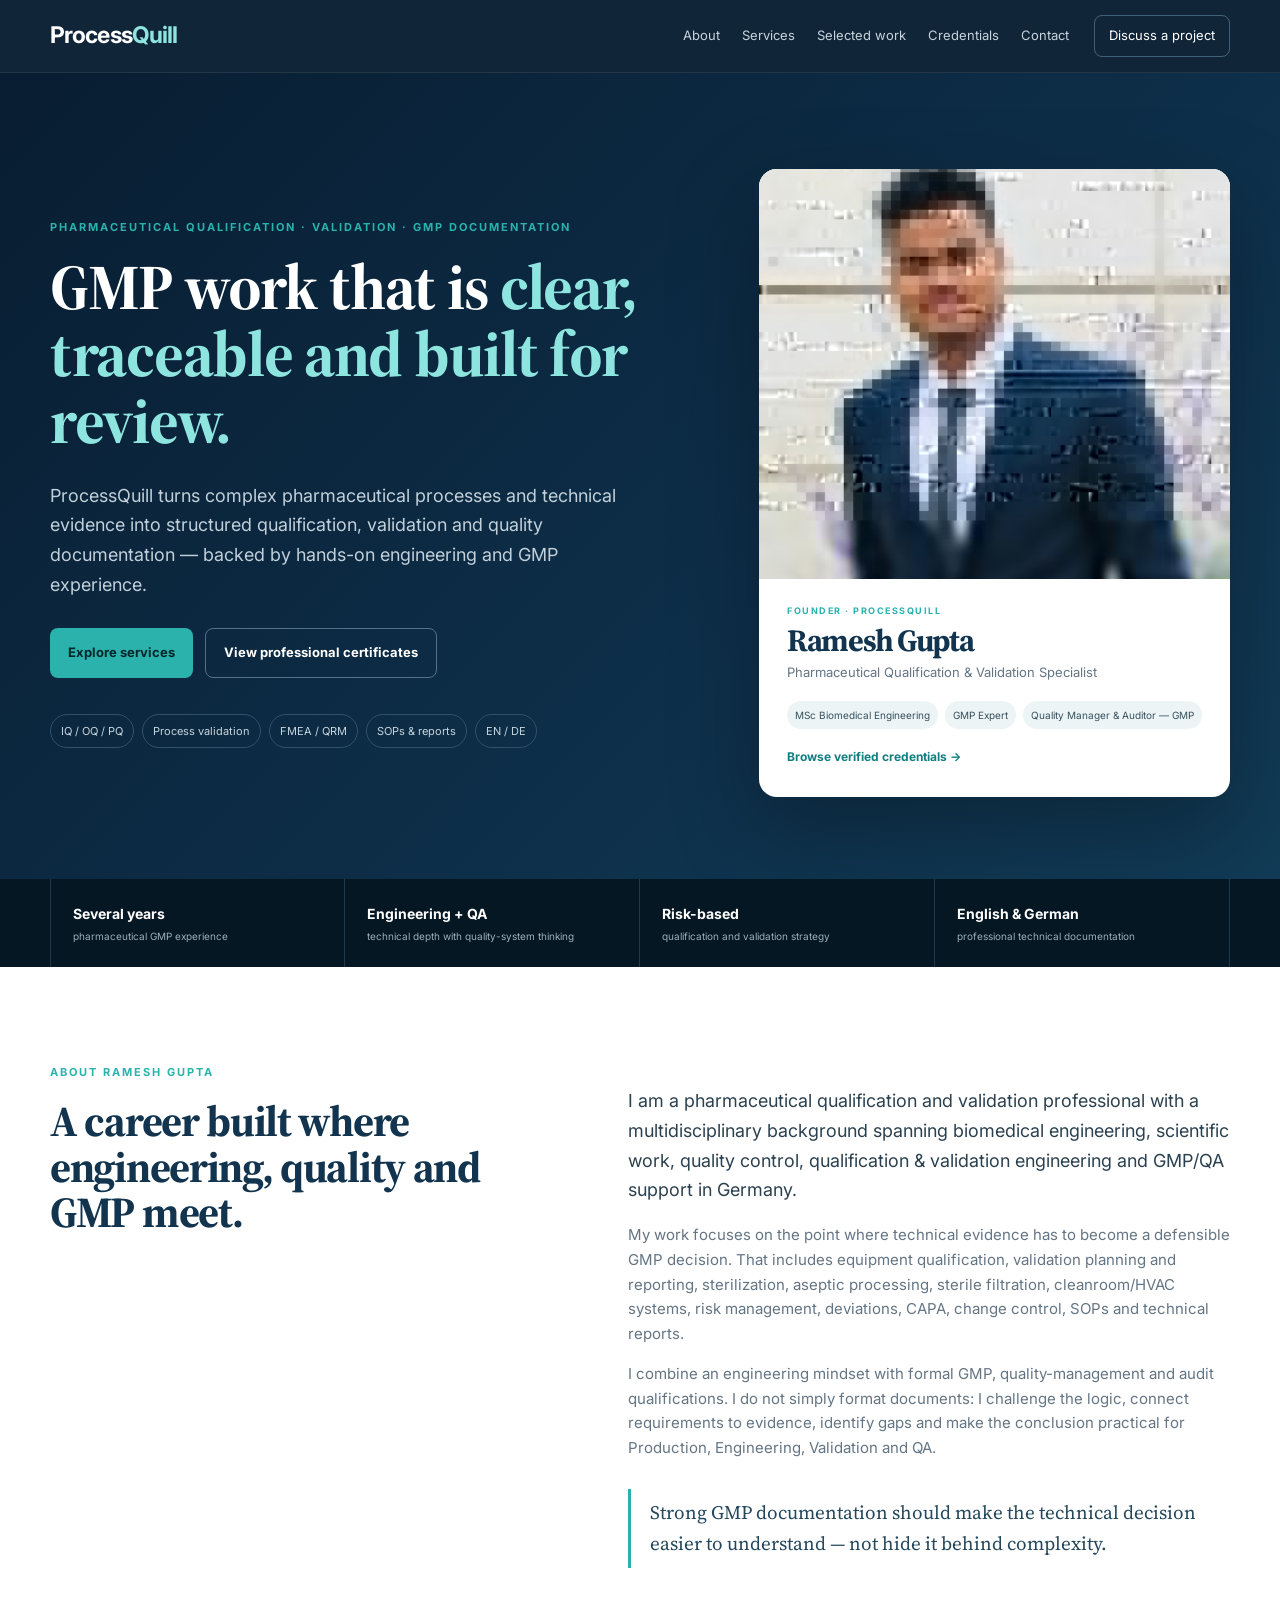
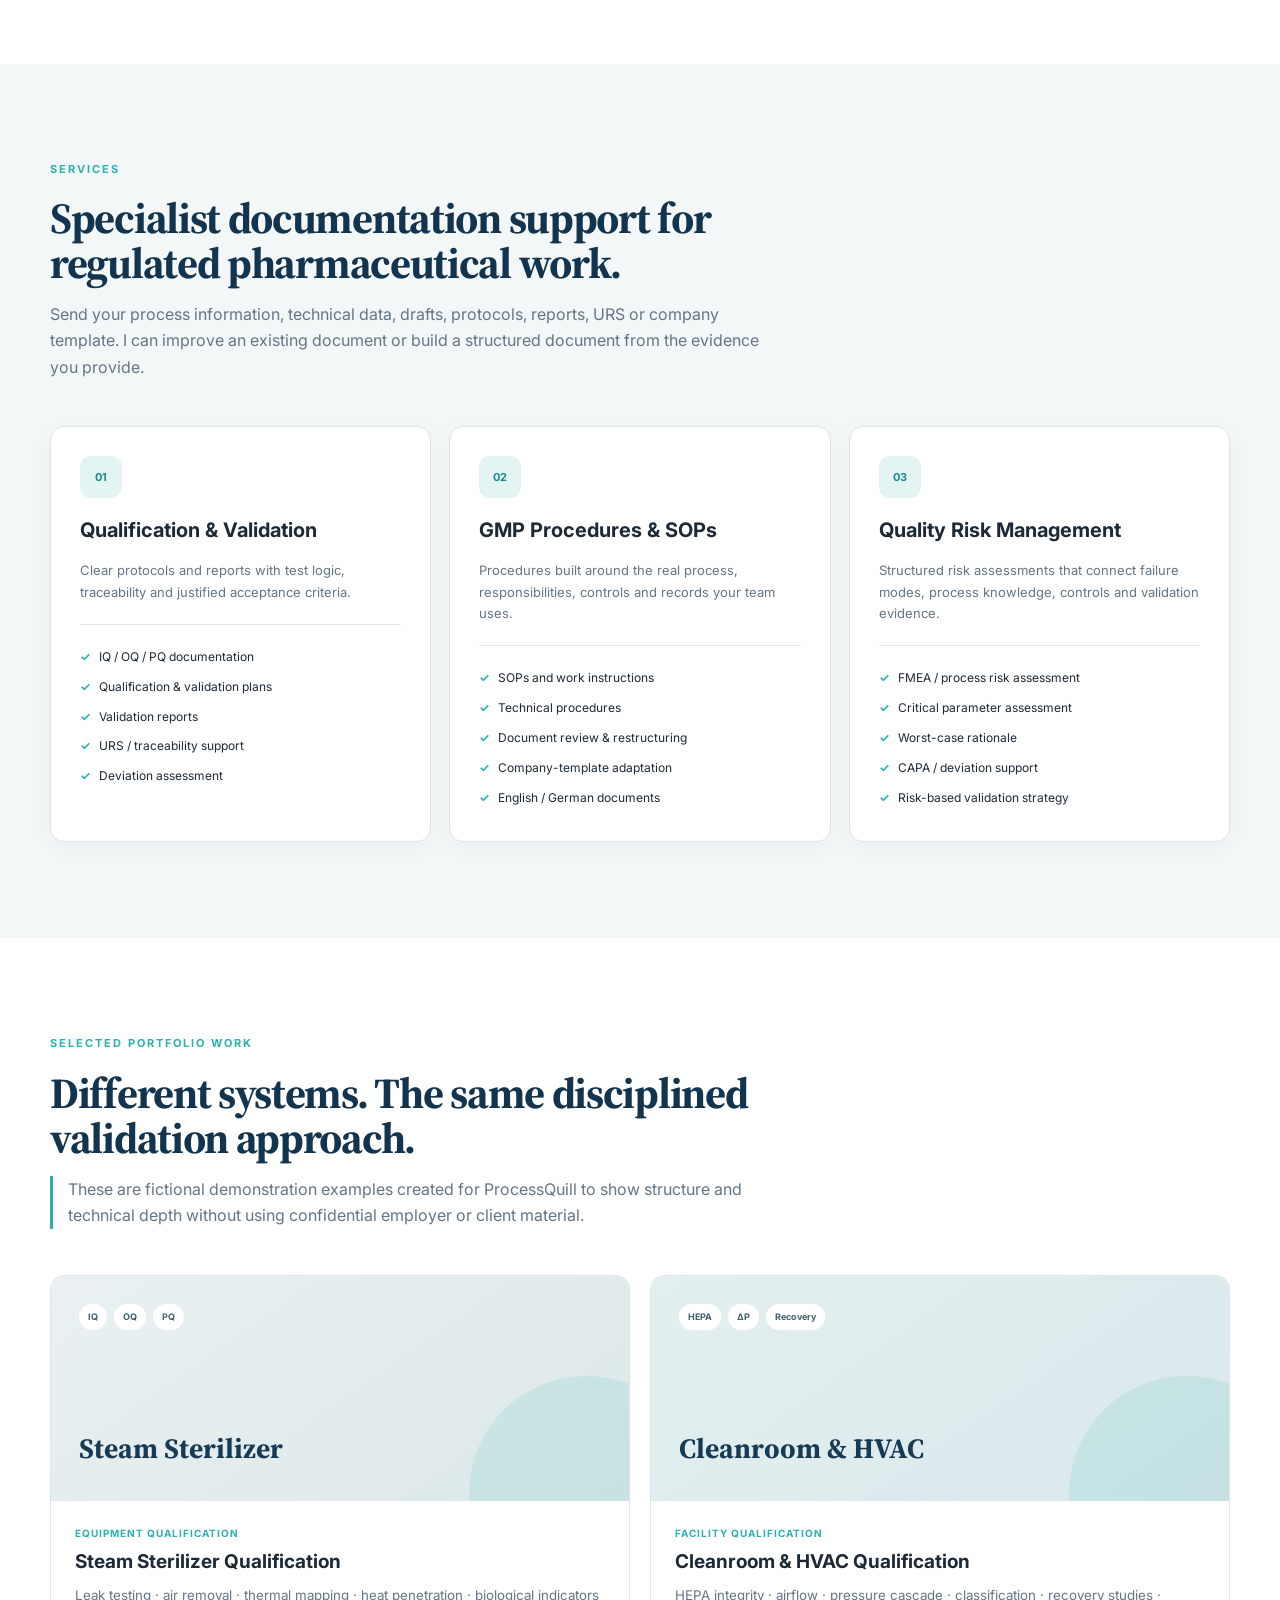
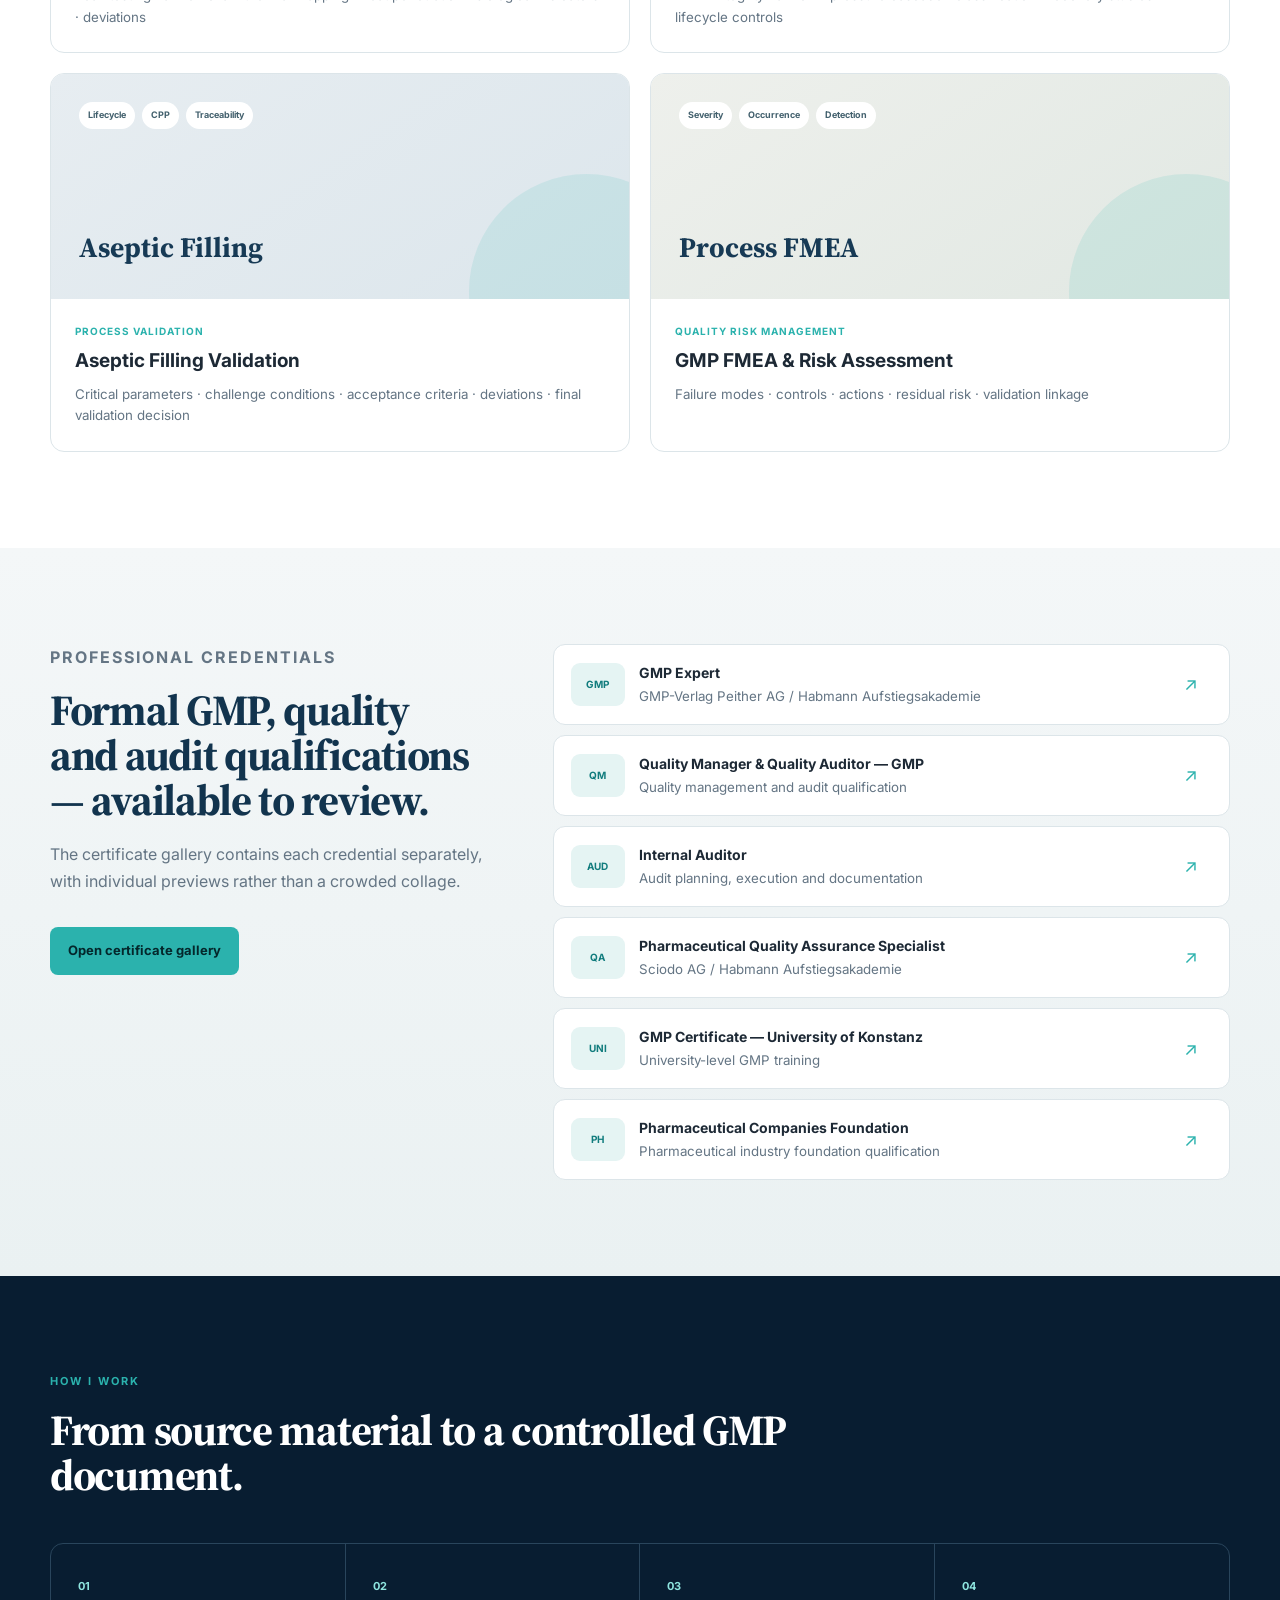
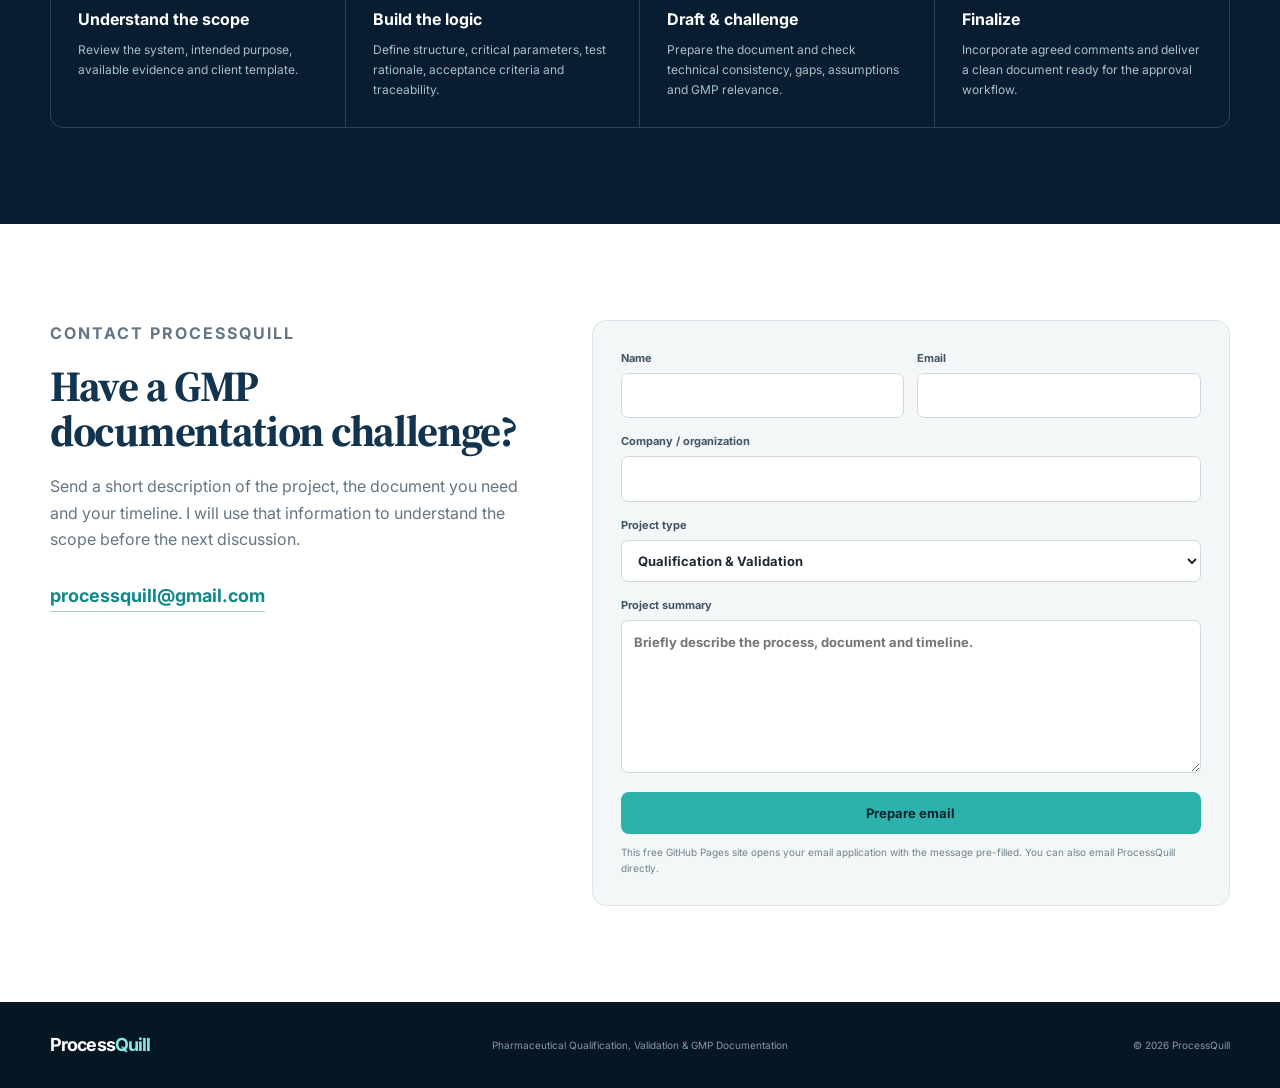
==== commit 712a1023: "Polish ProcessQuill homepage, sharpen portrait and highlight certificates" ====
--- a/index.html
+++ b/index.html
@@ -4,7 +4,7 @@
   <meta charset="UTF-8" />
   <meta name="viewport" content="width=device-width, initial-scale=1.0" />
   <meta name="description" content="ProcessQuill — pharmaceutical qualification, validation and GMP documentation support by Ramesh Gupta. IQ/OQ/PQ, validation reports, SOPs, risk assessments and technical documentation." />
-  <meta name="theme-color" content="#0b2238" />
+  <meta name="theme-color" content="#081d31" />
   <title>ProcessQuill | Pharmaceutical Qualification, Validation & GMP Documentation</title>
   <link rel="preconnect" href="https://fonts.googleapis.com">
   <link rel="preconnect" href="https://fonts.gstatic.com" crossorigin>
@@ -14,96 +14,150 @@
 <body>
   <header class="site-header">
     <div class="container nav-wrap">
-      <a class="brand" href="#top" aria-label="ProcessQuill home"><span class="brand-process">Process</span><span class="brand-quill">Quill</span></a>
-      <nav class="nav" aria-label="Main navigation">
-        <a href="#about">About</a><a href="#services">Services</a><a href="#work">Selected work</a><a href="#experience">Experience</a><a href="#qualifications">Credentials</a><a href="#contact">Contact</a>
+      <a class="brand" href="#top" aria-label="ProcessQuill home"><span>Process</span><b>Quill</b></a>
+      <button class="menu-btn" id="menuBtn" aria-label="Open navigation" aria-expanded="false">☰</button>
+      <nav class="nav" id="mainNav" aria-label="Main navigation">
+        <a href="#about">About</a>
+        <a href="#services">Services</a>
+        <a href="#work">Selected work</a>
+        <a href="#credentials">Credentials</a>
+        <a href="#contact">Contact</a>
       </nav>
       <a class="nav-cta" href="#contact">Discuss a project</a>
     </div>
   </header>
 
   <main id="top">
-    <section class="hero section-dark">
+    <section class="hero">
       <div class="container hero-grid">
         <div class="hero-copy reveal">
           <p class="eyebrow">PHARMACEUTICAL QUALIFICATION · VALIDATION · GMP DOCUMENTATION</p>
-          <h1>Complex processes.<br><span>Clear validation logic.</span></h1>
-          <p class="hero-lead">ProcessQuill turns technical pharmaceutical information into structured, traceable GMP documentation — backed by hands-on qualification, validation, engineering and quality experience.</p>
-          <div class="hero-actions"><a class="btn btn-primary" href="#services">Explore services</a><a class="btn btn-secondary" href="#about">Meet Ramesh</a></div>
-          <div class="hero-proof"><span>IQ / OQ / PQ</span><span>Process validation</span><span>Risk assessment / FMEA</span><span>SOPs & technical reports</span></div>
+          <h1>GMP work that is <span>clear, traceable and built for review.</span></h1>
+          <p class="hero-lead">ProcessQuill turns complex pharmaceutical processes and technical evidence into structured qualification, validation and quality documentation — backed by hands-on engineering and GMP experience.</p>
+          <div class="hero-actions">
+            <a class="btn btn-primary" href="#services">Explore services</a>
+            <a class="btn btn-outline" href="certificates.html">View professional certificates</a>
+          </div>
+          <div class="hero-tags" aria-label="Core expertise">
+            <span>IQ / OQ / PQ</span><span>Process validation</span><span>FMEA / QRM</span><span>SOPs & reports</span><span>EN / DE</span>
+          </div>
         </div>
-        <div class="hero-visual reveal delay-1" aria-hidden="true">
-          <div class="doc-stack">
-            <article class="doc-card doc-back"><div class="doc-top"><strong>FMEA</strong><span>Risk Assessment</span></div><div class="mini-table"><i></i><i></i><i></i><i></i></div></article>
-            <article class="doc-card doc-mid"><div class="doc-top"><strong>OQ</strong><span>Qualification Protocol</span></div><div class="lines"><i></i><i></i><i></i><i></i></div></article>
-            <article class="doc-card doc-front"><div class="doc-brand"><span>Process</span><b>Quill</b></div><p class="doc-kicker">QUALIFICATION REPORT</p><h2>Pre-Vacuum<br>Steam Sterilizer</h2><div class="status-grid"><div><small>Lifecycle</small><strong>IQ / OQ / PQ</strong></div><div><small>Status</small><strong>Qualified</strong></div></div><div class="doc-rule"></div><div class="doc-metrics"><span><b>3/3</b><small>PQ runs</small></span><span><b>0</b><small>Critical deviations</small></span><span><b>100%</b><small>BI acceptance</small></span></div></article>
+
+        <aside class="profile-feature reveal delay-1">
+          <div class="portrait-wrap"><img src="assets/ramesh-gupta.jpg" alt="Ramesh Gupta, pharmaceutical qualification and validation specialist" /></div>
+          <div class="profile-feature-body">
+            <p class="mini-kicker">FOUNDER · PROCESSQUILL</p>
+            <h2>Ramesh Gupta</h2>
+            <p>Pharmaceutical Qualification & Validation Specialist</p>
+            <div class="profile-proof"><span>MSc Biomedical Engineering</span><span>GMP Expert</span><span>Quality Manager & Auditor — GMP</span></div>
+            <a href="certificates.html" class="text-link">Browse verified credentials →</a>
           </div>
+        </aside>
+      </div>
+    </section>
+
+    <section class="trust-strip">
+      <div class="container trust-grid">
+        <div><strong>Several years</strong><span>pharmaceutical GMP experience</span></div>
+        <div><strong>Engineering + QA</strong><span>technical depth with quality-system thinking</span></div>
+        <div><strong>Risk-based</strong><span>qualification and validation strategy</span></div>
+        <div><strong>English & German</strong><span>professional technical documentation</span></div>
+      </div>
+    </section>
+
+    <section id="about" class="section section-light">
+      <div class="container about-grid">
+        <div class="section-heading reveal">
+          <p class="eyebrow">ABOUT RAMESH GUPTA</p>
+          <h2>A career built where engineering, quality and GMP meet.</h2>
+        </div>
+        <div class="about-copy reveal delay-1">
+          <p class="lead">I am a pharmaceutical qualification and validation professional with a multidisciplinary background spanning biomedical engineering, scientific work, quality control, qualification & validation engineering and GMP/QA support in Germany.</p>
+          <p>My work focuses on the point where technical evidence has to become a defensible GMP decision. That includes equipment qualification, validation planning and reporting, sterilization, aseptic processing, sterile filtration, cleanroom/HVAC systems, risk management, deviations, CAPA, change control, SOPs and technical reports.</p>
+          <p>I combine an engineering mindset with formal GMP, quality-management and audit qualifications. I do not simply format documents: I challenge the logic, connect requirements to evidence, identify gaps and make the conclusion practical for Production, Engineering, Validation and QA.</p>
+          <div class="quote">Strong GMP documentation should make the technical decision easier to understand — not hide it behind complexity.</div>
         </div>
       </div>
     </section>
 
-    <section class="trust-strip"><div class="container trust-grid"><div><strong>Several years</strong><span>pharmaceutical GMP experience</span></div><div><strong>English & German</strong><span>professional technical documentation</span></div><div><strong>Risk-based</strong><span>qualification and validation strategy</span></div><div><strong>Engineering + QA</strong><span>technical depth with quality-system thinking</span></div></div></section>
-
-    <section id="about" class="section section-about">
-      <div class="container about-grid">
-        <div class="about-photo-wrap reveal">
-          <div class="photo-frame"><img id="profilePhoto" src="assets/ramesh-gupta.jpg" alt="Ramesh Gupta, Pharmaceutical Qualification and Validation Specialist" /></div>
-          <div class="about-namecard"><strong>Ramesh Gupta</strong><span>Pharmaceutical Qualification & Validation Specialist</span></div>
+    <section id="services" class="section section-soft">
+      <div class="container">
+        <div class="section-heading reveal">
+          <p class="eyebrow">SERVICES</p>
+          <h2>Specialist documentation support for regulated pharmaceutical work.</h2>
+          <p>Send your process information, technical data, drafts, protocols, reports, URS or company template. I can improve an existing document or build a structured document from the evidence you provide.</p>
         </div>
-        <div class="about-copy reveal delay-1">
-          <p class="eyebrow">ABOUT RAMESH GUPTA</p>
-          <h2>A career built where engineering, quality and GMP meet.</h2>
-          <p class="about-lead">I am a pharmaceutical qualification and validation professional with a multidisciplinary career spanning biomedical engineering, scientific work, quality control, qualification & validation engineering and GMP/QA support in Germany.</p>
-          <p>My work focuses on the point where complex technical evidence has to become a clear GMP decision. I have worked with equipment and process qualification, validation planning and reporting, sterilization, aseptic processing, sterile filtration, cleanroom/HVAC systems, risk management, deviations, CAPA, change control, SOPs and technical reports.</p>
-          <p>I combine an engineering mindset with formal GMP, quality-management and audit qualifications. That allows me to look beyond formatting: I challenge the logic of a document, connect requirements to evidence, identify gaps, define meaningful acceptance criteria and present the conclusion in a way that is practical for Production, Engineering, Validation and QA.</p>
-          <div class="about-highlights"><div><b>MSc</b><span>Biomedical Engineering</span></div><div><b>GMP</b><span>Qualification, Validation & QA</span></div><div><b>QRM</b><span>Risk Assessment & FMEA</span></div><div><b>EN / DE</b><span>Professional documentation</span></div></div>
-          <blockquote>Strong GMP documentation should make the technical decision easier to understand — not hide it behind complexity.</blockquote>
+        <div class="service-grid">
+          <article class="service-card reveal"><div class="service-icon">01</div><h3>Qualification & Validation</h3><p>Clear protocols and reports with test logic, traceability and justified acceptance criteria.</p><ul><li>IQ / OQ / PQ documentation</li><li>Qualification & validation plans</li><li>Validation reports</li><li>URS / traceability support</li><li>Deviation assessment</li></ul></article>
+          <article class="service-card reveal delay-1"><div class="service-icon">02</div><h3>GMP Procedures & SOPs</h3><p>Procedures built around the real process, responsibilities, controls and records your team uses.</p><ul><li>SOPs and work instructions</li><li>Technical procedures</li><li>Document review & restructuring</li><li>Company-template adaptation</li><li>English / German documents</li></ul></article>
+          <article class="service-card reveal delay-2"><div class="service-icon">03</div><h3>Quality Risk Management</h3><p>Structured risk assessments that connect failure modes, process knowledge, controls and validation evidence.</p><ul><li>FMEA / process risk assessment</li><li>Critical parameter assessment</li><li>Worst-case rationale</li><li>CAPA / deviation support</li><li>Risk-based validation strategy</li></ul></article>
         </div>
       </div>
     </section>
 
-    <section id="services" class="section section-light"><div class="container"><div class="section-heading reveal"><p class="eyebrow">SERVICES</p><h2>Technical documentation that is built around the real process.</h2><p>Send me your process information, technical data, existing drafts, protocols, reports, URS or company template. I can review and improve existing documentation or develop a structured document from the evidence you provide.</p></div><div class="service-grid">
-      <article class="service-card reveal"><span class="service-no">01</span><h3>Qualification & Validation</h3><p>Protocols and reports for pharmaceutical equipment, systems and processes, with clear test logic and traceability.</p><ul><li>IQ / OQ / PQ documentation</li><li>Qualification & validation plans</li><li>Validation reports</li><li>Acceptance criteria & traceability</li><li>Deviation assessment</li></ul></article>
-      <article class="service-card reveal delay-1"><span class="service-no">02</span><h3>GMP Procedures & SOPs</h3><p>New or revised procedures built around the process, responsibilities, controls and records your team actually uses.</p><ul><li>SOPs and work instructions</li><li>Technical procedures</li><li>Document review & restructuring</li><li>Company-template adaptation</li><li>English / German documents</li></ul></article>
-      <article class="service-card reveal delay-2"><span class="service-no">03</span><h3>Quality Risk Management</h3><p>Structured risk assessments linking failure modes, process knowledge, controls, validation evidence and residual risk.</p><ul><li>FMEA / process risk assessment</li><li>Critical parameter assessment</li><li>Worst-case rationale</li><li>CAPA / deviation support</li><li>Risk-based validation strategy</li></ul></article>
-    </div></div></section>
+    <section id="work" class="section section-light">
+      <div class="container">
+        <div class="section-heading reveal">
+          <p class="eyebrow">SELECTED PORTFOLIO WORK</p>
+          <h2>Different systems. The same disciplined validation approach.</h2>
+          <p class="portfolio-note">These are fictional demonstration examples created for ProcessQuill to show structure and technical depth without using confidential employer or client material.</p>
+        </div>
+        <div class="work-grid">
+          <article class="work-card reveal"><div class="work-visual visual-sterilizer"><span>IQ</span><span>OQ</span><span>PQ</span><b>Steam Sterilizer</b></div><div class="work-body"><p>Equipment Qualification</p><h3>Steam Sterilizer Qualification</h3><small>Leak testing · air removal · thermal mapping · heat penetration · biological indicators · deviations</small></div></article>
+          <article class="work-card reveal delay-1"><div class="work-visual visual-hvac"><span>HEPA</span><span>∆P</span><span>Recovery</span><b>Cleanroom & HVAC</b></div><div class="work-body"><p>Facility Qualification</p><h3>Cleanroom & HVAC Qualification</h3><small>HEPA integrity · airflow · pressure cascade · classification · recovery studies · lifecycle controls</small></div></article>
+          <article class="work-card reveal"><div class="work-visual visual-aseptic"><span>Lifecycle</span><span>CPP</span><span>Traceability</span><b>Aseptic Filling</b></div><div class="work-body"><p>Process Validation</p><h3>Aseptic Filling Validation</h3><small>Critical parameters · challenge conditions · acceptance criteria · deviations · final validation decision</small></div></article>
+          <article class="work-card reveal delay-1"><div class="work-visual visual-fmea"><span>Severity</span><span>Occurrence</span><span>Detection</span><b>Process FMEA</b></div><div class="work-body"><p>Quality Risk Management</p><h3>GMP FMEA & Risk Assessment</h3><small>Failure modes · controls · actions · residual risk · validation linkage</small></div></article>
+        </div>
+      </div>
+    </section>
 
-    <section id="work" class="section section-muted"><div class="container"><div class="section-heading split-heading reveal"><div><p class="eyebrow">SELECTED PORTFOLIO WORK</p><h2>Different systems. The same disciplined validation approach.</h2></div><p class="note">Portfolio examples are fictional demonstration documents created specifically for ProcessQuill. They show structure, technical depth and validation logic without using confidential employer or client material.</p></div><div class="portfolio-grid">
-      <article class="portfolio-card feature reveal"><div class="portfolio-preview sterilizer-preview"><div class="preview-label">QUALIFICATION / REQUALIFICATION REPORT</div><div class="preview-title">Pre-Vacuum Steam Sterilizer</div><div class="preview-tags"><span>IQ</span><span>OQ</span><span>PQ</span><span>Thermal mapping</span></div><div class="preview-data"><b>3/3 PQ</b><b>BI challenge</b><b>Heat penetration</b></div></div><div class="portfolio-body"><p class="portfolio-type">Equipment Qualification</p><h3>Steam Sterilizer Qualification</h3><p>Leak testing, air-removal verification, empty-chamber mapping, loaded heat penetration, biological indicators, deviations and final qualified-state decision.</p><div class="chip-row"><span>Autoclave</span><span>Thermal mapping</span><span>BI</span><span>Requalification</span></div></div></article>
-      <article class="portfolio-card reveal delay-1"><div class="portfolio-preview hvac-preview"><div class="preview-label">QUALIFICATION REPORT</div><div class="preview-title">Cleanroom & HVAC System</div><div class="hvac-diagram"><i></i><i></i><i></i><i></i></div><div class="preview-data"><b>HEPA</b><b>Pressure cascade</b><b>Recovery</b></div></div><div class="portfolio-body"><p class="portfolio-type">Facility Qualification</p><h3>Cleanroom & HVAC Qualification</h3><p>HEPA integrity, airflow volume, pressure cascade, environmental setpoints, particulate classification, recovery studies and lifecycle controls.</p><div class="chip-row"><span>HEPA</span><span>HVAC</span><span>Classification</span></div></div></article>
-      <article class="portfolio-card reveal"><div class="portfolio-preview aseptic-preview"><div class="preview-label">VALIDATION REPORT</div><div class="preview-title">Aseptic Filling Line</div><div class="matrix"><i></i><i></i><i></i><i></i><i></i><i></i><i></i><i></i><i></i></div><div class="preview-data"><b>Lifecycle</b><b>Traceability</b><b>Challenge tests</b></div></div><div class="portfolio-body"><p class="portfolio-type">Process / Equipment Validation</p><h3>Aseptic Filling Validation</h3><p>Lifecycle strategy, critical parameters, challenge conditions, acceptance criteria, deviations, traceability and final validation decision.</p><div class="chip-row"><span>Aseptic processing</span><span>Validation</span><span>Traceability</span></div></div></article>
-      <article class="portfolio-card reveal delay-1"><div class="portfolio-preview fmea-preview"><div class="preview-label">QUALITY RISK MANAGEMENT</div><div class="preview-title">Process FMEA</div><div class="risk-table"><i></i><i></i><i></i><i></i><i></i></div><div class="risk-legend"><span class="r-low">Low</span><span class="r-med">Medium</span><span class="r-high">High</span></div></div><div class="portfolio-body"><p class="portfolio-type">Risk Assessment</p><h3>GMP FMEA & Risk Assessment</h3><p>Failure modes, severity / occurrence / detectability scoring, control strategy, actions, residual risk and validation linkage.</p><div class="chip-row"><span>FMEA</span><span>Residual risk</span><span>Controls</span></div></div></article>
-    </div></div></section>
+    <section id="credentials" class="section credentials-section">
+      <div class="container credentials-grid">
+        <div class="credentials-copy reveal">
+          <p class="eyebrow">PROFESSIONAL CREDENTIALS</p>
+          <h2>Formal GMP, quality and audit qualifications — available to review.</h2>
+          <p>The certificate gallery contains each credential separately, with individual previews rather than a crowded collage.</p>
+          <a class="btn btn-primary" href="certificates.html">Open certificate gallery</a>
+        </div>
+        <div class="credential-list reveal delay-1">
+          <a href="certificates.html"><span>GMP</span><div><strong>GMP Expert</strong><small>GMP-Verlag Peither AG / Habmann Aufstiegsakademie</small></div><i>↗</i></a>
+          <a href="certificates.html"><span>QM</span><div><strong>Quality Manager & Quality Auditor — GMP</strong><small>Quality management and audit qualification</small></div><i>↗</i></a>
+          <a href="certificates.html"><span>AUD</span><div><strong>Internal Auditor</strong><small>Audit planning, execution and documentation</small></div><i>↗</i></a>
+          <a href="certificates.html"><span>QA</span><div><strong>Pharmaceutical Quality Assurance Specialist</strong><small>Sciodo AG / Habmann Aufstiegsakademie</small></div><i>↗</i></a>
+          <a href="certificates.html"><span>UNI</span><div><strong>GMP Certificate — University of Konstanz</strong><small>University-level GMP training</small></div><i>↗</i></a>
+          <a href="certificates.html"><span>PH</span><div><strong>Pharmaceutical Companies Foundation</strong><small>Pharmaceutical industry foundation qualification</small></div><i>↗</i></a>
+        </div>
+      </div>
+    </section>
 
-    <section class="section section-dark process-section"><div class="container"><div class="section-heading light reveal"><p class="eyebrow">WORKING APPROACH</p><h2>From source material to a controlled GMP document.</h2></div><div class="process-grid"><div class="process-step reveal"><b>01</b><h3>Understand the scope</h3><p>Review the system, process, intended purpose, available evidence and client template.</p></div><div class="process-step reveal delay-1"><b>02</b><h3>Build the logic</h3><p>Define document structure, critical parameters, test rationale, acceptance criteria and traceability.</p></div><div class="process-step reveal delay-2"><b>03</b><h3>Draft & challenge</h3><p>Prepare the document and check technical consistency, gaps, assumptions and GMP relevance.</p></div><div class="process-step reveal delay-3"><b>04</b><h3>Finalize</h3><p>Incorporate agreed comments and deliver a clean document ready for the client's review and approval workflow.</p></div></div></div></section>
+    <section class="section process-section">
+      <div class="container">
+        <div class="section-heading light reveal"><p class="eyebrow">HOW I WORK</p><h2>From source material to a controlled GMP document.</h2></div>
+        <div class="process-grid">
+          <div class="process-step reveal"><b>01</b><h3>Understand the scope</h3><p>Review the system, intended purpose, available evidence and client template.</p></div>
+          <div class="process-step reveal delay-1"><b>02</b><h3>Build the logic</h3><p>Define structure, critical parameters, test rationale, acceptance criteria and traceability.</p></div>
+          <div class="process-step reveal delay-2"><b>03</b><h3>Draft & challenge</h3><p>Prepare the document and check technical consistency, gaps, assumptions and GMP relevance.</p></div>
+          <div class="process-step reveal delay-3"><b>04</b><h3>Finalize</h3><p>Incorporate agreed comments and deliver a clean document ready for the approval workflow.</p></div>
+        </div>
+      </div>
+    </section>
 
-    <section id="experience" class="section section-light"><div class="container two-col"><div class="section-heading reveal"><p class="eyebrow">CAREER EXPERIENCE</p><h2>Built on real pharmaceutical work — not generic technical writing.</h2><p>My professional foundation combines engineering, laboratory/scientific work, quality systems and hands-on pharmaceutical qualification and validation.</p></div><div class="timeline reveal delay-1"><div class="timeline-item"><span>CURRENT FOCUS · GERMANY</span><h3>Qualification, Validation & QA</h3><p>Qualification and validation projects, risk assessments, GMP documentation, deviations, CAPA, change control, validation strategy and technical review in a pharmaceutical manufacturing environment.</p></div><div class="timeline-item"><span>QUALIFICATION & VALIDATION ENGINEERING</span><h3>Project Engineering — Qualification & Validation</h3><p>URS support, IQ/OQ test execution and documentation, PQ evaluation, deviations, technical reports, equipment qualification and inspection-facing documentation.</p></div><div class="timeline-item"><span>SCIENTIFIC & QUALITY FOUNDATION</span><h3>Scientific / Quality Control Experience</h3><p>SOP development, LIMS, analytical testing, QA support, audit preparation, CAPA and quality-management activities — creating a broad technical base for GMP work.</p></div></div></div></section>
-
-    <section id="qualifications" class="section section-muted"><div class="container"><div class="section-heading reveal"><p class="eyebrow">CERTIFICATES & PROFESSIONAL CREDENTIALS</p><h2>Formal GMP, pharmaceutical quality and audit qualifications.</h2><p>Selected credentials supporting my practical qualification, validation and QA experience.</p></div><div class="cert-grid">
-      <article class="cert reveal"><span>GMP · 2024</span><h3>GMP Expert</h3><p>GMP-Verlag Peither AG / Habmann Aufstiegsakademie<br><strong>Certificate 2024-ZK3VKMP</strong></p></article>
-      <article class="cert reveal delay-1"><span>QUALITY MANAGEMENT · 2024</span><h3>Quality Manager & Quality Auditor — GMP</h3><p>TÜV KNOW-HOW CLUB / Habmann Aufstiegsakademie<br><strong>Certificate DE-H4257</strong></p></article>
-      <article class="cert reveal delay-2"><span>AUDIT · 2024</span><h3>Internal Auditor</h3><p>Planning, execution and documentation of internal audits based on DIN EN ISO 19011:2018.<br><strong>Certificate 2024-ZK3PYB6</strong></p></article>
-      <article class="cert reveal"><span>PHARMACEUTICAL QA · 2024</span><h3>Certified Specialist in Organizing the Pharmaceutical Quality Assurance System</h3><p>Sciodo AG / Habmann Aufstiegsakademie<br><strong>Certificate 2024-CPNGZKDX33</strong></p></article>
-      <article class="cert reveal delay-1"><span>PHARMA FOUNDATION · 2024</span><h3>Pharmaceutical Companies Foundation</h3><p>Sciodo AG / Habmann Aufstiegsakademie<br><strong>Certificate 2024-C91X479G61</strong></p></article>
-      <article class="cert reveal delay-2"><span>PHARMA PROJECTS</span><h3>Project Management for the Pharmaceutical Industry</h3><p>APV Mainz<br><strong>Pharmaceutical project-management training</strong></p></article>
-    </div><p class="note" style="max-width:760px;margin-top:32px">Certificate copies and supporting documentation can be provided for professional verification when required.</p></div></section>
-
-    <section id="contact" class="section contact-section section-dark">
+    <section id="contact" class="section contact-section">
       <div class="container contact-grid">
-        <div class="contact-copy reveal"><p class="eyebrow">CONTACT PROCESSQUILL</p><h2>Have a GMP documentation challenge?</h2><p>Tell me what you are working on, which document or validation package you need, and your target timeline. A short description is enough to start.</p><a class="direct-email" href="mailto:processquill@gmail.com">processquill@gmail.com</a><div class="contact-points"><span>Qualification & validation</span><span>SOPs & technical procedures</span><span>Risk assessments & FMEA</span><span>English / German</span></div></div>
+        <div class="contact-copy reveal"><p class="eyebrow">CONTACT PROCESSQUILL</p><h2>Have a GMP documentation challenge?</h2><p>Send a short description of the project, the document you need and your timeline. I will use that information to understand the scope before the next discussion.</p><a class="email-link" href="mailto:processquill@gmail.com">processquill@gmail.com</a></div>
         <form id="contactForm" class="contact-form reveal delay-1">
-          <div class="form-row"><label>Name<input id="contactName" type="text" autocomplete="name" required></label><label>Email<input id="contactEmail" type="email" autocomplete="email" required></label></div>
-          <label>Company / organization<input id="contactCompany" type="text" autocomplete="organization"></label>
-          <label>Subject<input id="contactSubject" type="text" placeholder="e.g. OQ protocol review" required></label>
-          <label>Project message<textarea id="contactMessage" rows="6" placeholder="Briefly describe the equipment/process, document needed and target date." required></textarea></label>
-          <button class="btn btn-primary contact-submit" type="submit">Write to ProcessQuill</button>
-          <p class="form-note">The button prepares an email to processquill@gmail.com in your email application. The website does not store your message or personal data.</p>
+          <div class="form-row"><label>Name<input id="contactName" type="text" required></label><label>Email<input id="contactEmail" type="email" required></label></div>
+          <label>Company / organization<input id="contactCompany" type="text"></label>
+          <label>Project type<select id="contactSubject"><option>Qualification & Validation</option><option>GMP SOP / Procedure</option><option>Risk Assessment / FMEA</option><option>Document Review</option><option>Other</option></select></label>
+          <label>Project summary<textarea id="contactMessage" rows="6" required placeholder="Briefly describe the process, document and timeline."></textarea></label>
+          <button class="btn btn-primary contact-submit" type="submit">Prepare email</button>
+          <p class="form-note">This free GitHub Pages site opens your email application with the message pre-filled. You can also email ProcessQuill directly.</p>
         </form>
       </div>
     </section>
   </main>
 
-  <footer class="footer"><div class="container footer-wrap"><div><span class="brand-process">Process</span><span class="brand-quill">Quill</span></div><p>Pharmaceutical Qualification, Validation & GMP Documentation</p><p>© <span id="year"></span> ProcessQuill</p></div></footer>
+  <footer class="footer"><div class="container footer-wrap"><a class="brand footer-brand" href="#top"><span>Process</span><b>Quill</b></a><p>Pharmaceutical Qualification, Validation & GMP Documentation</p><p>© <span id="year"></span> ProcessQuill</p></div></footer>
   <script src="script.js"></script>
 </body>
-</html>
+</html>
--- a/styles.css
+++ b/styles.css
@@ -1,8 +1 @@
-:root{--navy:#0b2238;--navy2:#14344f;--teal:#2bb2ad;--teal2:#84dfda;--ink:#1e2935;--muted:#667684;--line:#dce4e8;--paper:#fff;--soft:#f6f8f9;--soft2:#eef3f4;--green:#bce2c1;--amber:#f2d28f;--red:#e89a9a;--max:1180px}
-*{box-sizing:border-box}html{scroll-behavior:smooth;scroll-padding-top:86px}body{margin:0;font-family:Inter,Arial,sans-serif;color:var(--ink);background:#fff;line-height:1.65}.container{width:min(calc(100% - 40px),var(--max));margin:auto}.site-header{position:sticky;top:0;z-index:30;background:rgba(7,25,41,.94);backdrop-filter:blur(14px);border-bottom:1px solid rgba(255,255,255,.08)}.nav-wrap{height:72px;display:flex;align-items:center;gap:25px}.brand{text-decoration:none;font-weight:700;font-size:23px;letter-spacing:-.8px;margin-right:auto}.brand-process{color:#fff}.brand-quill{color:var(--teal2)}.nav{display:flex;gap:20px}.nav a,.nav-cta{color:#c9d4de;text-decoration:none;font-size:13px}.nav a:hover{color:#fff}.nav-cta{padding:9px 14px;border:1px solid #42647d;border-radius:8px;color:#fff;white-space:nowrap}.section{padding:100px 0}.section-dark{background:var(--navy);color:#fff}.section-light{background:#fff}.section-muted{background:var(--soft)}.eyebrow{font-size:11px;letter-spacing:2.1px;font-weight:700;color:var(--teal);margin:0 0 18px}.hero{padding:104px 0 90px;overflow:hidden}.hero-grid{display:grid;grid-template-columns:1.05fr .95fr;align-items:center;gap:70px}.hero h1,.section-heading h2,.about-copy h2,.contact-copy h2{font-family:"Source Serif 4",Georgia,serif;letter-spacing:-1.5px;line-height:1.04;margin:0}.hero h1{font-size:67px}.hero h1 span{color:#91e2dd}.hero-lead{font-size:19px;color:#c6d3dc;max-width:690px;margin:27px 0 30px}.hero-actions{display:flex;gap:12px}.btn{display:inline-block;text-decoration:none;padding:13px 19px;border:0;border-radius:8px;font-weight:700;font-size:14px;cursor:pointer}.btn-primary{background:var(--teal);color:#052327}.btn-primary:hover{background:#45c5c0}.btn-secondary{border:1px solid #42617a;color:#fff}.hero-proof{margin-top:41px;display:flex;gap:9px;flex-wrap:wrap}.hero-proof span{font-size:12px;padding:7px 10px;border:1px solid #2c4d67;border-radius:999px;color:#c0ced8}.doc-stack{position:relative;height:535px;max-width:480px;margin:auto}.doc-card{position:absolute;width:320px;height:430px;border-radius:9px;background:#fff;color:var(--ink);box-shadow:0 28px 70px rgba(0,0,0,.28);padding:27px;overflow:hidden}.doc-back{right:0;top:20px;transform:rotate(9deg);opacity:.7}.doc-mid{right:70px;top:45px;transform:rotate(-7deg);opacity:.9}.doc-front{left:20px;top:70px;z-index:3}.doc-top{display:flex;justify-content:space-between;border-bottom:2px solid #1b4c70;padding-bottom:12px}.doc-brand{font-weight:700}.doc-brand span{color:#173a5e}.doc-brand b{color:#18858c}.doc-kicker{font-size:10px;letter-spacing:1.4px;color:#71808d;margin-top:45px}.doc-front h2{font-family:"Source Serif 4";font-size:28px;line-height:1.08;margin:7px 0 23px;color:#173a5e}.status-grid{display:grid;grid-template-columns:1fr 1fr;gap:7px}.status-grid div{background:#edf5f5;padding:10px;border-radius:4px}.status-grid small,.doc-metrics small{display:block;color:#71808d;font-size:8px}.status-grid strong{font-size:10px}.doc-rule{height:1px;background:#dfe6e9;margin:23px 0}.doc-metrics{display:grid;grid-template-columns:repeat(3,1fr);gap:5px;text-align:center}.doc-metrics b{font-size:14px;color:#173a5e}.lines i,.mini-table i{display:block;height:10px;background:#e5ebef;margin:13px 0;border-radius:2px}.mini-table{margin-top:65px}.mini-table i:nth-child(odd){background:#d0e7e7}.trust-strip{background:#071a2a;color:#fff;border-top:1px solid #203d53}.trust-grid{display:grid;grid-template-columns:repeat(4,1fr)}.trust-grid div{padding:25px;border-right:1px solid #203d53}.trust-grid strong{display:block;font-size:14px}.trust-grid span{font-size:11px;color:#9fb0be}.section-heading{max-width:760px;margin-bottom:52px}.section-heading h2,.about-copy h2,.contact-copy h2{font-size:45px;color:#132f49}.section-heading>p:last-child{font-size:17px;color:var(--muted);max-width:730px}.section-heading.light h2,.contact-copy h2{color:#fff}
-.section-about{background:linear-gradient(180deg,#fff 0%,#f7fafb 100%)}.about-grid{display:grid;grid-template-columns:.78fr 1.22fr;gap:78px;align-items:center}.about-photo-wrap{position:relative;max-width:440px}.photo-frame{border-radius:18px;overflow:hidden;box-shadow:0 25px 65px rgba(12,42,62,.18);background:#dfe8ea;aspect-ratio:4/5;position:relative}.photo-frame:before{content:"";position:absolute;inset:0;border:1px solid rgba(255,255,255,.4);z-index:2;border-radius:18px;pointer-events:none}.photo-frame img{width:100%;height:100%;object-fit:cover;display:block;opacity:0;transition:opacity .35s ease}.photo-frame img.loaded{opacity:1}.about-namecard{position:absolute;right:-30px;bottom:24px;background:#0d2c44;color:#fff;padding:18px 22px;border-radius:10px;box-shadow:0 18px 40px rgba(5,27,43,.22);max-width:275px}.about-namecard strong{display:block;font-family:"Source Serif 4",Georgia,serif;font-size:21px}.about-namecard span{display:block;font-size:11px;color:#a9c1cf;margin-top:4px;line-height:1.45}.about-copy h2{margin-bottom:23px}.about-copy p{color:#5e6c78;font-size:15px}.about-copy .about-lead{color:#263b4b;font-size:18px;line-height:1.65}.about-highlights{display:grid;grid-template-columns:repeat(4,1fr);gap:9px;margin:28px 0}.about-highlights div{border:1px solid var(--line);background:#fff;padding:14px 12px;border-radius:9px}.about-highlights b{display:block;color:#0d3f5b;font-size:14px}.about-highlights span{display:block;color:#72808b;font-size:10px;margin-top:4px;line-height:1.35}.about-copy blockquote{margin:24px 0 0;border-left:3px solid var(--teal);padding:5px 0 5px 18px;color:#24485c;font-family:"Source Serif 4",Georgia,serif;font-size:18px;line-height:1.5}
-.service-grid{display:grid;grid-template-columns:repeat(3,1fr);gap:18px}.service-card{border:1px solid var(--line);border-radius:12px;padding:30px;background:#fff;box-shadow:0 4px 20px rgba(13,34,56,.04)}.service-no{font-size:12px;color:var(--teal);font-weight:700}.service-card h3{font-size:21px;margin:12px 0}.service-card p{color:var(--muted);font-size:14px}.service-card ul{list-style:none;padding:17px 0 0;margin:25px 0 0;border-top:1px solid var(--line)}.service-card li{padding:5px 0;font-size:13px}.service-card li:before{content:"✓";color:var(--teal);margin-right:8px}.split-heading{display:grid;grid-template-columns:1.2fr .8fr;gap:70px;max-width:none}.note{font-size:13px!important;border-left:3px solid var(--teal);padding-left:18px;margin-top:25px}.portfolio-grid{display:grid;grid-template-columns:1fr 1fr;gap:22px}.portfolio-card{background:#fff;border:1px solid var(--line);border-radius:12px;overflow:hidden}.portfolio-preview{height:250px;background:#e8edef;padding:28px;position:relative;overflow:hidden}.portfolio-preview:after{content:"";position:absolute;right:-70px;bottom:-90px;width:250px;height:250px;border-radius:50%;background:rgba(40,164,165,.12)}.sterilizer-preview{background:linear-gradient(135deg,#e7edf0,#dce8e9)}.hvac-preview{background:linear-gradient(135deg,#e6efef,#dce8eb)}.aseptic-preview{background:linear-gradient(135deg,#e7ecef,#dbe5ea)}.fmea-preview{background:linear-gradient(135deg,#e8edee,#e3e7e4)}.preview-label{font-size:10px;letter-spacing:1.4px;color:#52707d;font-weight:700}.preview-title{font-family:"Source Serif 4";font-size:28px;color:#173a5e;margin:14px 0}.preview-tags,.preview-data,.chip-row,.risk-legend{display:flex;gap:7px;flex-wrap:wrap}.preview-tags span,.preview-data b,.chip-row span{font-size:10px;padding:6px 9px;background:#fff;border-radius:999px}.preview-data{position:absolute;bottom:25px;left:28px}.hvac-diagram{display:grid;grid-template-columns:repeat(4,55px);gap:8px;margin-top:23px}.hvac-diagram i{height:55px;background:#fff;border:1px solid #adc4ca;border-radius:5px}.matrix{width:220px;display:grid;grid-template-columns:repeat(3,1fr);gap:4px;margin-top:23px}.matrix i{height:26px;background:#fff;border-left:4px solid #2aa5a5}.risk-table{width:280px;margin-top:15px}.risk-table i{display:block;height:15px;margin:6px 0;background:linear-gradient(90deg,#bfe4c4 0 33%,#f1d88d 33% 66%,#eaa2a2 66%)}.risk-legend{margin-top:12px}.risk-legend span{font-size:9px;padding:4px 7px;border-radius:4px}.r-low{background:#bfe4c4}.r-med{background:#f1d88d}.r-high{background:#eaa2a2}.portfolio-body{padding:27px}.portfolio-type{font-size:11px;color:var(--teal);font-weight:700;text-transform:uppercase;letter-spacing:1px}.portfolio-body h3{font-size:21px;margin:5px 0 9px}.portfolio-body>p:not(.portfolio-type){font-size:14px;color:var(--muted)}.chip-row{margin-top:22px}.chip-row span{background:var(--soft2);color:#51616d}.process-grid{display:grid;grid-template-columns:repeat(4,1fr);gap:1px;background:#26445d;border:1px solid #26445d}.process-step{background:var(--navy);padding:28px}.process-step b{color:var(--teal2);font-size:12px}.process-step h3{font-size:17px}.process-step p{color:#afbdc8;font-size:13px}.two-col{display:grid;grid-template-columns:.85fr 1.15fr;gap:90px}.timeline{border-left:1px solid var(--line);padding-left:34px}.timeline-item{position:relative;padding-bottom:36px}.timeline-item:before{content:"";position:absolute;left:-40px;top:5px;width:10px;height:10px;border-radius:50%;background:var(--teal);border:4px solid #d9eeee}.timeline-item span{font-size:11px;color:var(--teal);font-weight:700}.timeline-item h3{font-size:18px;margin:5px 0}.timeline-item p{font-size:14px;color:var(--muted);margin:0}.cert-grid{display:grid;grid-template-columns:repeat(3,1fr);gap:15px}.cert{background:#fff;border:1px solid var(--line);padding:24px;border-radius:10px}.cert span{font-size:9px;letter-spacing:1.5px;font-weight:700;color:var(--teal)}.cert h3{font-size:16px;margin:8px 0}.cert p{font-size:12px;color:var(--muted);margin:0}
-.contact-section{padding:100px 0}.contact-grid{display:grid;grid-template-columns:.85fr 1.15fr;gap:70px;align-items:start}.contact-copy h2{margin-bottom:22px}.contact-copy>p{color:#b8c8d3;max-width:520px}.direct-email{display:inline-block;color:#8ce2dc;font-size:19px;font-weight:700;text-decoration:none;margin:16px 0 28px;border-bottom:1px solid rgba(140,226,220,.35)}.contact-points{display:flex;gap:8px;flex-wrap:wrap}.contact-points span{font-size:11px;border:1px solid #31536c;border-radius:999px;padding:7px 10px;color:#b9cad5}.contact-form{background:#fff;color:var(--ink);padding:30px;border-radius:13px;box-shadow:0 25px 60px rgba(0,0,0,.18)}.contact-form label{display:block;font-size:11px;font-weight:700;color:#405363;margin-bottom:15px}.contact-form input,.contact-form textarea{width:100%;border:1px solid #cfd9df;border-radius:7px;padding:11px 12px;margin-top:6px;font:inherit;font-size:13px;color:var(--ink);background:#fbfcfc;outline:none}.contact-form input:focus,.contact-form textarea:focus{border-color:#41aaa9;box-shadow:0 0 0 3px rgba(43,178,173,.11)}.form-row{display:grid;grid-template-columns:1fr 1fr;gap:14px}.contact-submit{width:100%;margin-top:4px}.form-note{font-size:10px;color:#71808b;margin:10px 0 0;line-height:1.45}.footer{background:#061522;color:#8397a7;padding:25px 0}.footer-wrap{display:grid;grid-template-columns:1fr 2fr 1fr;align-items:center;font-size:11px}.footer-wrap p:nth-child(2){text-align:center}.footer-wrap p:last-child{text-align:right}.reveal{opacity:0;transform:translateY(14px);transition:.7s ease}.reveal.visible{opacity:1;transform:none}.delay-1{transition-delay:.08s}.delay-2{transition-delay:.16s}.delay-3{transition-delay:.24s}
-@media(max-width:1030px){.nav{gap:13px}.nav a{font-size:12px}.hero h1{font-size:58px}.about-grid{gap:50px}.about-namecard{right:-10px}}
-@media(max-width:900px){.nav{display:none}.hero-grid,.split-heading,.two-col,.contact-grid,.about-grid{grid-template-columns:1fr}.hero h1{font-size:50px}.hero-visual{margin-top:20px}.trust-grid,.service-grid,.process-grid,.cert-grid{grid-template-columns:1fr 1fr}.portfolio-grid{grid-template-columns:1fr}.two-col,.contact-grid{gap:35px}.about-photo-wrap{margin:auto;width:min(100%,420px)}.footer-wrap{grid-template-columns:1fr;text-align:center;gap:8px}.footer-wrap p:nth-child(2),.footer-wrap p:last-child{text-align:center}}
-@media(max-width:600px){.container{width:min(calc(100% - 28px),var(--max))}.nav-cta{font-size:11px}.hero{padding-top:72px}.hero h1{font-size:40px}.hero-lead{font-size:16px}.doc-stack{height:470px;transform:scale(.82);transform-origin:top center;margin-bottom:-70px}.trust-grid,.service-grid,.process-grid,.cert-grid,.about-highlights{grid-template-columns:1fr}.trust-grid div{border-right:0;border-bottom:1px solid #203d53}.section{padding:72px 0}.section-heading h2,.about-copy h2,.contact-copy h2{font-size:35px}.portfolio-preview{height:225px}.about-namecard{position:relative;right:auto;bottom:auto;margin:-25px 14px 0;z-index:3}.form-row{grid-template-columns:1fr}.contact-form{padding:22px}}
+:root{--navy:#081d31;--navy2:#0e2c45;--teal:#2bb2ad;--teal2:#8ee5df;--ink:#1d2935;--muted:#647584;--line:#dce5e9;--soft:#f4f7f8;--white:#fff;--max:1180px;--shadow:0 18px 55px rgba(7,31,50,.10)}*{box-sizing:border-box}html{scroll-behavior:smooth;scroll-padding-top:82px}body{margin:0;font-family:Inter,Arial,sans-serif;color:var(--ink);background:#fff;line-height:1.65}.container{width:min(calc(100% - 40px),var(--max));margin:auto}.site-header{position:sticky;top:0;z-index:50;background:rgba(8,29,49,.96);backdrop-filter:blur(12px);border-bottom:1px solid rgba(255,255,255,.08)}.nav-wrap{height:72px;display:flex;align-items:center;gap:25px}.brand{font-weight:700;font-size:23px;letter-spacing:-.9px;text-decoration:none;margin-right:auto}.brand span{color:#fff}.brand b{color:var(--teal2)}.nav{display:flex;gap:22px}.nav a,.nav-cta{color:#c8d4dc;text-decoration:none;font-size:13px}.nav a:hover{color:#fff}.nav-cta{padding:9px 14px;border:1px solid #41617a;border-radius:8px;color:#fff;white-space:nowrap}.menu-btn{display:none;background:none;border:0;color:#fff;font-size:24px;cursor:pointer}.hero{background:linear-gradient(135deg,#081d31 0%,#0e304b 65%,#113b56 100%);color:#fff;padding:96px 0 82px;overflow:hidden}.hero-grid{display:grid;grid-template-columns:1.08fr .92fr;gap:72px;align-items:center}.eyebrow{font-size:11px;letter-spacing:2px;font-weight:700;color:var(--teal);margin:0 0 17px}.hero h1,.section-heading h2,.credentials-copy h2,.contact-copy h2,.profile-feature h2{font-family:"Source Serif 4",Georgia,serif;line-height:1.05;letter-spacing:-1.3px}.hero h1{font-size:64px;margin:0;max-width:740px}.hero h1 span{color:var(--teal2)}.hero-lead{font-size:18px;color:#c1d0da;max-width:710px;margin:26px 0 29px}.hero-actions{display:flex;gap:12px;flex-wrap:wrap}.btn{display:inline-flex;align-items:center;justify-content:center;text-decoration:none;padding:13px 18px;border-radius:8px;font-weight:700;font-size:13px;border:0;cursor:pointer;font-family:inherit}.btn-primary{background:var(--teal);color:#04272b}.btn-primary:hover{background:#4bc9c4}.btn-outline{border:1px solid #54718a;color:#fff}.btn-outline:hover{border-color:#83aaa9;background:rgba(255,255,255,.05)}.hero-tags{display:flex;gap:8px;flex-wrap:wrap;margin-top:36px}.hero-tags span{font-size:11px;padding:7px 10px;border:1px solid #31516a;border-radius:999px;color:#c6d4dd}.profile-feature{background:#fff;color:var(--ink);border-radius:18px;overflow:hidden;box-shadow:0 32px 90px rgba(0,0,0,.28);max-width:480px;margin-left:auto}.portrait-wrap{height:410px;background:#dfe8eb;overflow:hidden}.portrait-wrap img{width:100%;height:100%;object-fit:cover;object-position:center 25%;display:block;filter:none;image-rendering:auto}.profile-feature-body{padding:25px 28px 28px}.mini-kicker{font-size:9px;font-weight:700;letter-spacing:1.5px;color:var(--teal);margin:0 0 5px}.profile-feature h2{font-size:31px;color:#12344e;margin:0}.profile-feature-body>p:not(.mini-kicker){font-size:13px;color:var(--muted);margin:6px 0 17px}.profile-proof{display:flex;gap:7px;flex-wrap:wrap}.profile-proof span{font-size:10px;background:#edf4f5;color:#36515f;padding:6px 8px;border-radius:999px}.text-link{display:inline-block;margin-top:18px;text-decoration:none;font-size:12px;font-weight:700;color:#117f81}.trust-strip{background:#061724;color:#fff}.trust-grid{display:grid;grid-template-columns:repeat(4,1fr)}.trust-grid div{padding:23px 22px;border-right:1px solid #1d3a50}.trust-grid div:first-child{border-left:1px solid #1d3a50}.trust-grid strong{display:block;font-size:14px}.trust-grid span{display:block;font-size:10px;color:#9caebb;margin-top:3px}.section{padding:96px 0}.section-light{background:#fff}.section-soft{background:var(--soft)}.section-heading{max-width:780px;margin-bottom:46px}.section-heading h2,.credentials-copy h2,.contact-copy h2{font-size:43px;color:#12344e;margin:0}.section-heading>p:last-child,.credentials-copy>p,.contact-copy>p{font-size:16px;color:var(--muted);max-width:730px}.about-grid{display:grid;grid-template-columns:.9fr 1.1fr;gap:85px}.about-copy{padding-top:5px}.about-copy p{color:var(--muted);font-size:15px}.about-copy .lead{font-size:18px;color:#2c414f}.quote{margin-top:28px;border-left:3px solid var(--teal);padding:8px 0 8px 19px;font-family:"Source Serif 4",Georgia,serif;font-size:19px;color:#24475c}.service-grid{display:grid;grid-template-columns:repeat(3,1fr);gap:18px}.service-card{background:#fff;border:1px solid var(--line);border-radius:14px;padding:29px;box-shadow:0 5px 24px rgba(10,35,54,.04);transition:.22s ease}.service-card:hover{transform:translateY(-4px);box-shadow:var(--shadow)}.service-icon{width:42px;height:42px;border-radius:11px;background:#e4f4f3;color:#138d8c;display:flex;align-items:center;justify-content:center;font-size:11px;font-weight:700}.service-card h3{font-size:20px;margin:16px 0 8px}.service-card p{font-size:13px;color:var(--muted)}.service-card ul{list-style:none;margin:21px 0 0;padding:17px 0 0;border-top:1px solid var(--line)}.service-card li{font-size:12px;padding:5px 0}.service-card li:before{content:"✓";color:var(--teal);font-weight:700;margin-right:8px}.portfolio-note{border-left:3px solid var(--teal);padding-left:15px}.work-grid{display:grid;grid-template-columns:1fr 1fr;gap:20px}.work-card{border:1px solid var(--line);border-radius:14px;overflow:hidden;background:#fff;transition:.22s ease}.work-card:hover{box-shadow:var(--shadow);transform:translateY(-3px)}.work-visual{height:225px;padding:28px;position:relative;background:linear-gradient(145deg,#eaf0f2,#dce8e9);display:flex;gap:7px;align-items:flex-start;flex-wrap:wrap;overflow:hidden}.work-visual:after{content:"";position:absolute;width:235px;height:235px;border-radius:50%;right:-75px;bottom:-110px;background:rgba(43,178,173,.12)}.work-visual span{font-size:9px;font-weight:700;padding:6px 9px;border-radius:999px;background:#fff;color:#42606d;z-index:2}.work-visual b{position:absolute;left:28px;bottom:29px;font-family:"Source Serif 4",Georgia,serif;font-size:28px;color:#173a55;z-index:2}.visual-hvac{background:linear-gradient(145deg,#e4f0ef,#dae7ec)}.visual-aseptic{background:linear-gradient(145deg,#e7edf1,#dce6ec)}.visual-fmea{background:linear-gradient(145deg,#eef0ec,#e1e8e3)}.work-body{padding:24px}.work-body p{margin:0;color:var(--teal);font-size:10px;font-weight:700;text-transform:uppercase;letter-spacing:1px}.work-body h3{font-size:19px;margin:5px 0 8px}.work-body small{display:block;color:var(--muted);line-height:1.6}.credentials-section{background:linear-gradient(180deg,#f4f7f8,#eaf1f2)}.credentials-grid{display:grid;grid-template-columns:.78fr 1.22fr;gap:70px;align-items:start}.credentials-copy{position:sticky;top:105px}.credentials-copy h2{margin:0 0 19px}.credentials-copy .btn{margin-top:17px}.credential-list{display:grid;gap:10px}.credential-list a{display:grid;grid-template-columns:54px 1fr 28px;gap:14px;align-items:center;text-decoration:none;color:inherit;background:#fff;border:1px solid var(--line);border-radius:12px;padding:16px 17px;transition:.2s ease}.credential-list a:hover{transform:translateX(4px);border-color:#a6cece;box-shadow:0 10px 32px rgba(12,42,62,.07)}.credential-list>a>span{height:43px;border-radius:9px;background:#e5f4f3;color:#117c7d;font-weight:700;font-size:10px;display:flex;align-items:center;justify-content:center}.credential-list strong{display:block;font-size:14px}.credential-list small{display:block;color:var(--muted);margin-top:2px}.credential-list i{font-style:normal;color:var(--teal);font-size:18px}.process-section{background:var(--navy);color:#fff}.section-heading.light h2{color:#fff}.process-grid{display:grid;grid-template-columns:repeat(4,1fr);border:1px solid #29455c;border-radius:13px;overflow:hidden}.process-step{padding:27px;border-right:1px solid #29455c}.process-step:last-child{border-right:0}.process-step b{color:var(--teal2);font-size:11px}.process-step h3{font-size:16px;margin:8px 0}.process-step p{color:#afbec8;font-size:12px;margin:0}.contact-section{background:#fff}.contact-grid{display:grid;grid-template-columns:.85fr 1.15fr;gap:70px}.contact-copy h2{margin:0 0 20px}.email-link{display:inline-block;margin-top:13px;color:#11888a;text-decoration:none;font-size:18px;font-weight:700;border-bottom:1px solid #9ed3d1}.contact-form{background:var(--soft);border:1px solid var(--line);border-radius:14px;padding:28px}.contact-form label{display:block;font-size:11px;font-weight:700;color:#405463;margin-bottom:14px}.contact-form input,.contact-form select,.contact-form textarea{width:100%;border:1px solid #cfd9df;background:#fff;border-radius:7px;padding:11px 12px;margin-top:6px;font:inherit;font-size:13px;color:var(--ink);outline:none}.contact-form input:focus,.contact-form select:focus,.contact-form textarea:focus{border-color:#2bb2ad;box-shadow:0 0 0 3px rgba(43,178,173,.10)}.form-row{display:grid;grid-template-columns:1fr 1fr;gap:13px}.contact-submit{width:100%}.form-note{font-size:10px;color:#71818c;margin:10px 0 0}.footer{background:#061724;color:#8699a7;padding:25px 0}.footer-wrap{display:grid;grid-template-columns:1fr 2fr 1fr;align-items:center;font-size:10px}.footer-brand{font-size:18px}.footer-wrap p:nth-child(2){text-align:center}.footer-wrap p:last-child{text-align:right}.reveal{opacity:0;transform:translateY(14px);transition:.65s ease}.reveal.visible{opacity:1;transform:none}.delay-1{transition-delay:.08s}.delay-2{transition-delay:.16s}.delay-3{transition-delay:.24s}@media(max-width:980px){.hero h1{font-size:54px}.hero-grid{gap:45px}.about-grid,.credentials-grid,.contact-grid{gap:45px}.nav{gap:14px}.nav a{font-size:12px}.profile-feature{max-width:430px}.trust-grid{grid-template-columns:repeat(2,1fr)}.trust-grid div:nth-child(3){border-left:1px solid #1d3a50}}@media(max-width:820px){.menu-btn{display:block}.nav{position:absolute;top:72px;left:0;right:0;background:#081d31;padding:15px 20px 21px;display:none;flex-direction:column;border-bottom:1px solid #28445a}.nav.open{display:flex}.nav-cta{display:none}.hero-grid,.about-grid,.credentials-grid,.contact-grid{grid-template-columns:1fr}.hero h1{font-size:49px}.profile-feature{margin:25px auto 0;max-width:440px}.credentials-copy{position:static}.service-grid{grid-template-columns:1fr}.process-grid{grid-template-columns:1fr 1fr}.process-step:nth-child(2){border-right:0}.process-step:nth-child(-n+2){border-bottom:1px solid #29455c}.work-grid{grid-template-columns:1fr}.footer-wrap{grid-template-columns:1fr;text-align:center;gap:7px}.footer-wrap p:nth-child(2),.footer-wrap p:last-child{text-align:center}}@media(max-width:560px){.container{width:min(calc(100% - 28px),var(--max))}.section{padding:73px 0}.hero{padding:68px 0}.hero h1{font-size:41px}.hero-lead{font-size:16px}.portrait-wrap{height:355px}.profile-feature-body{padding:21px}.trust-grid{grid-template-columns:1fr}.trust-grid div,.trust-grid div:first-child,.trust-grid div:nth-child(3){border-left:1px solid #1d3a50;border-right:1px solid #1d3a50;border-bottom:1px solid #1d3a50}.section-heading h2,.credentials-copy h2,.contact-copy h2{font-size:34px}.work-visual{height:190px}.work-visual b{font-size:24px}.process-grid{grid-template-columns:1fr}.process-step{border-right:0!important;border-bottom:1px solid #29455c!important}.process-step:last-child{border-bottom:0!important}.form-row{grid-template-columns:1fr}.credential-list a{grid-template-columns:48px 1fr 22px}.about-grid{gap:24px}}
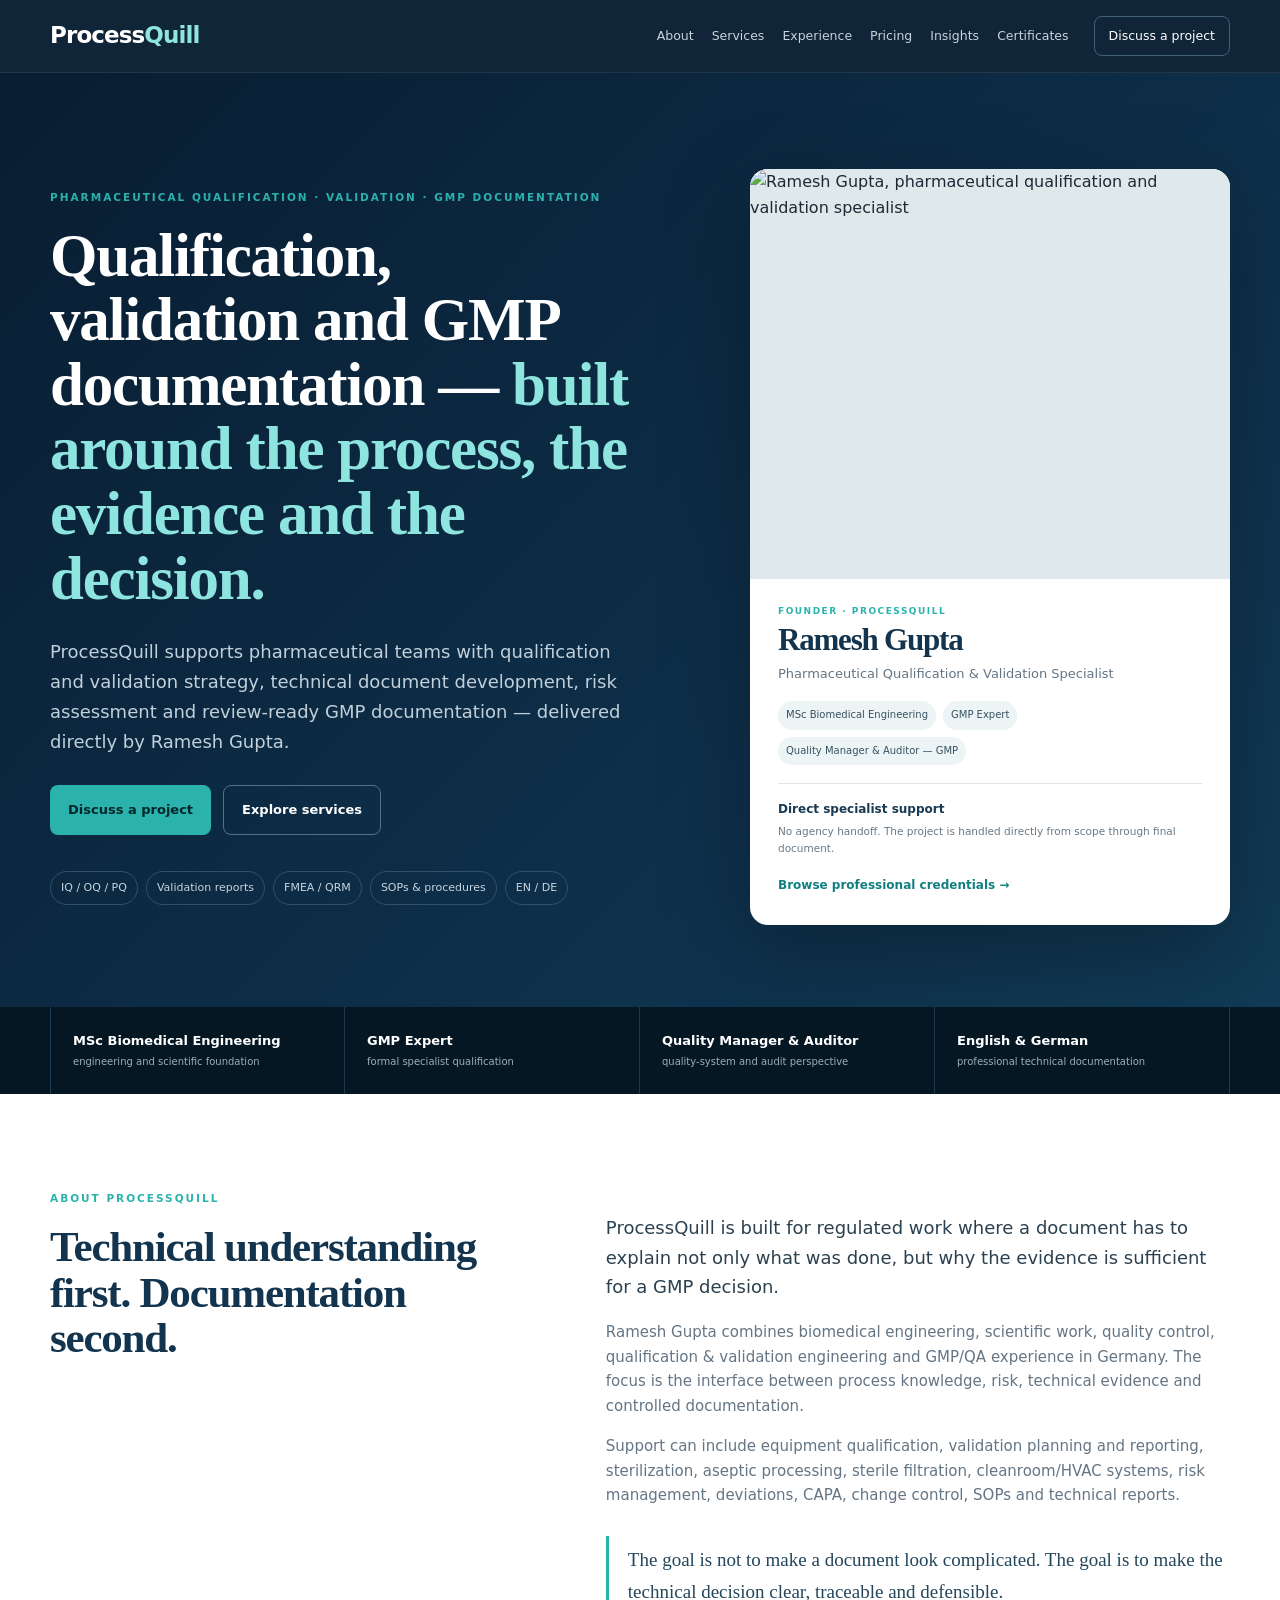
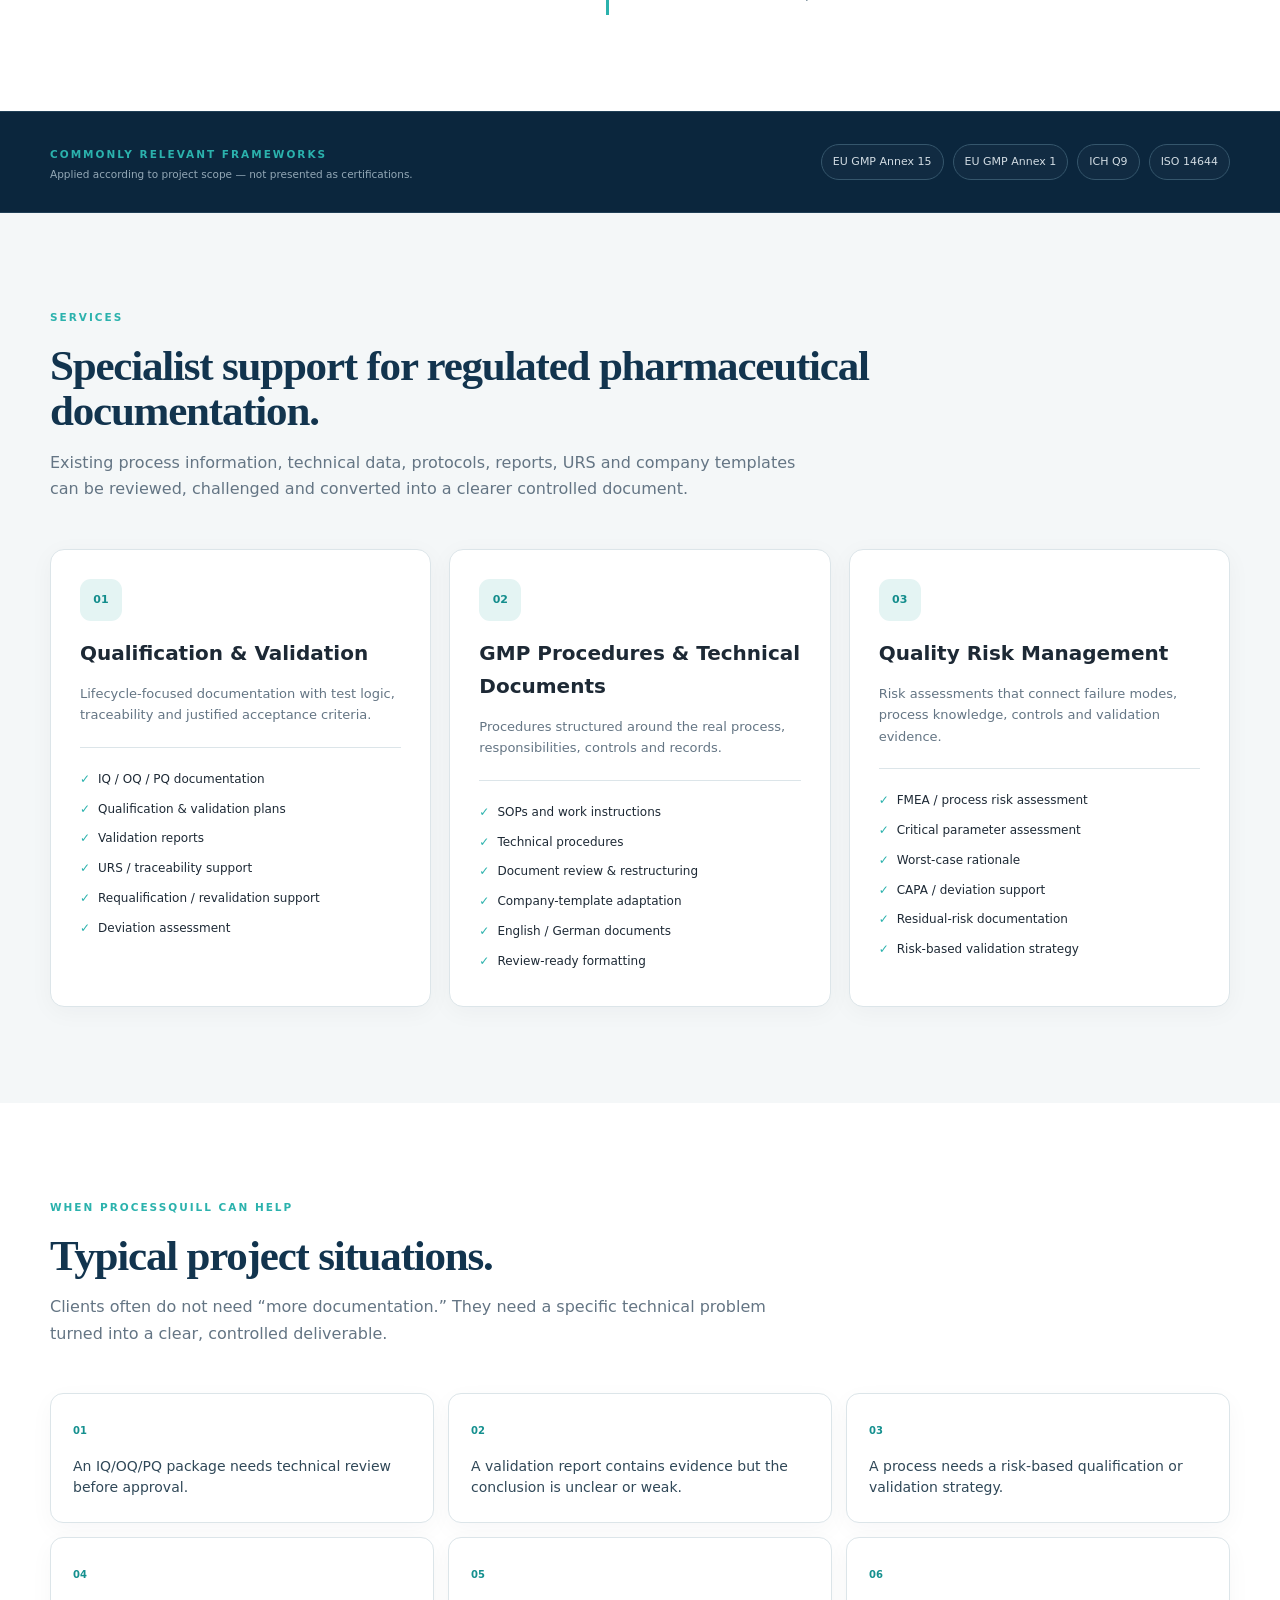
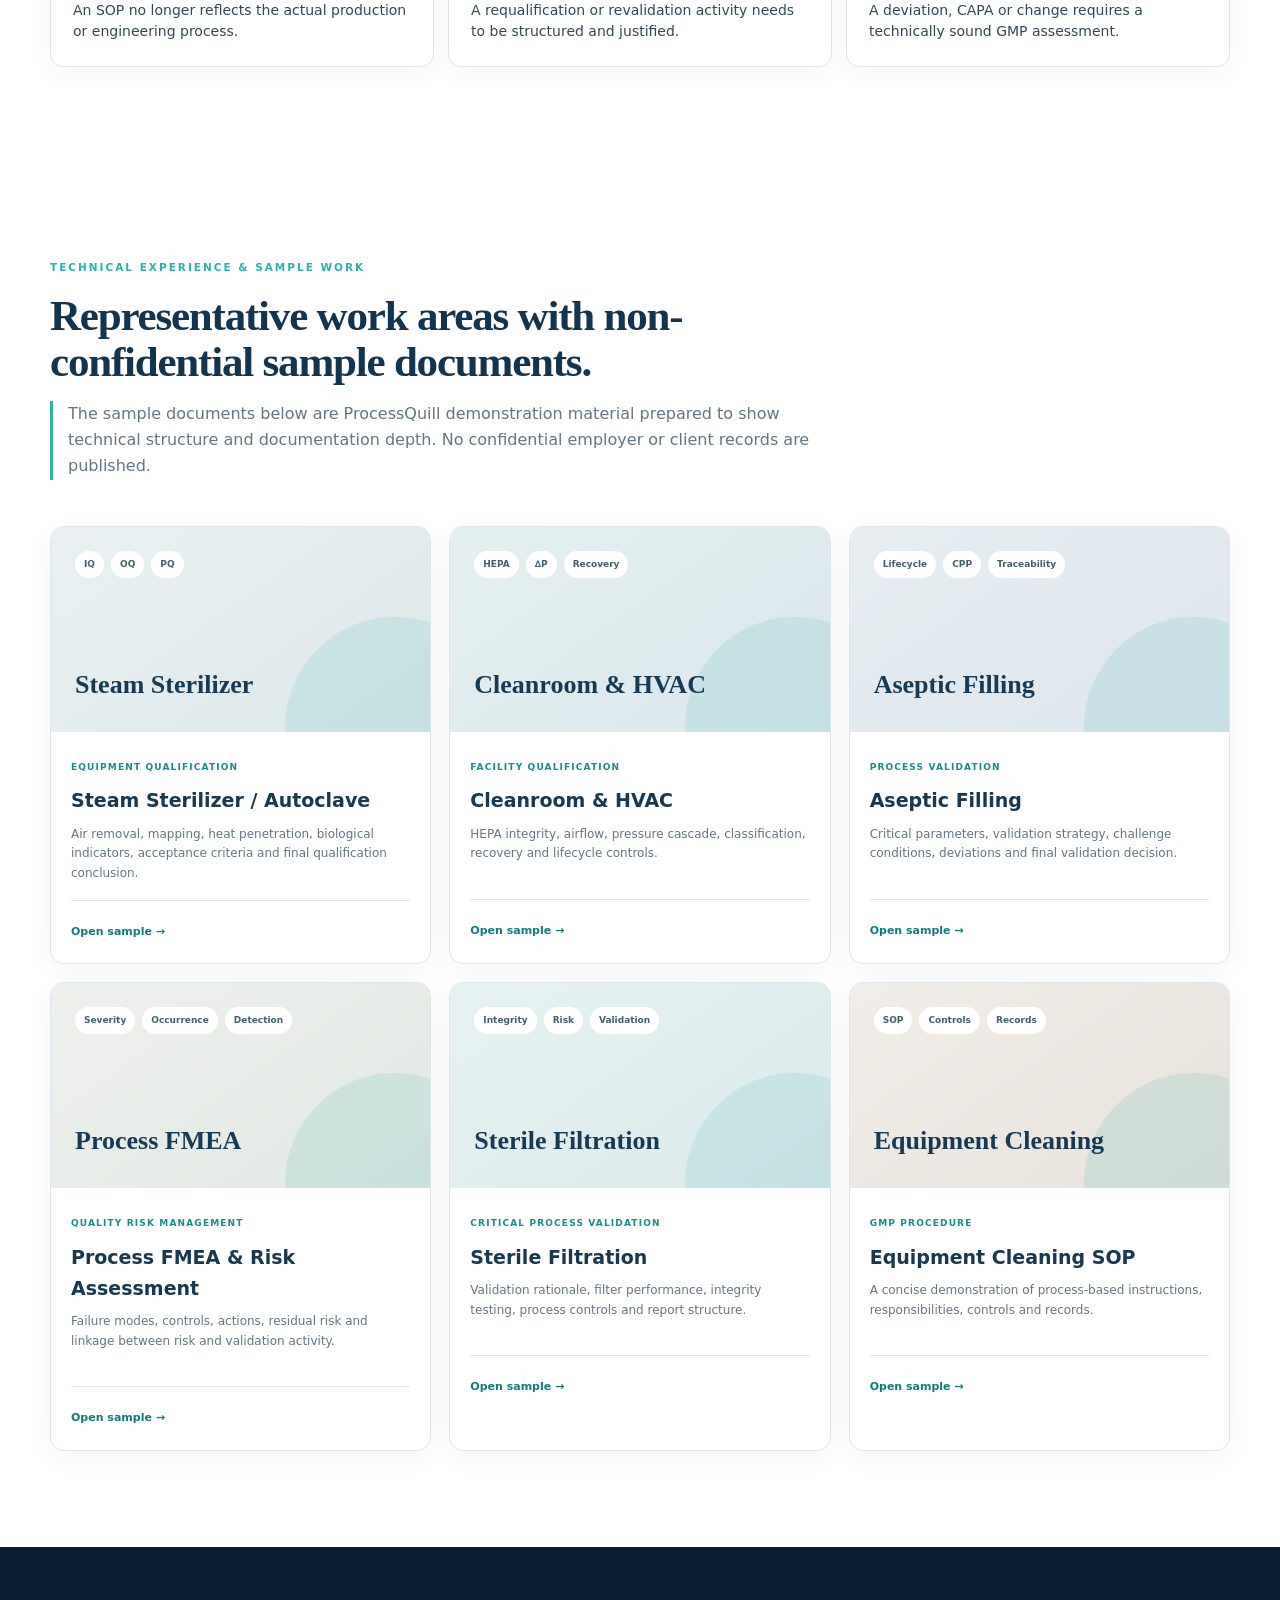
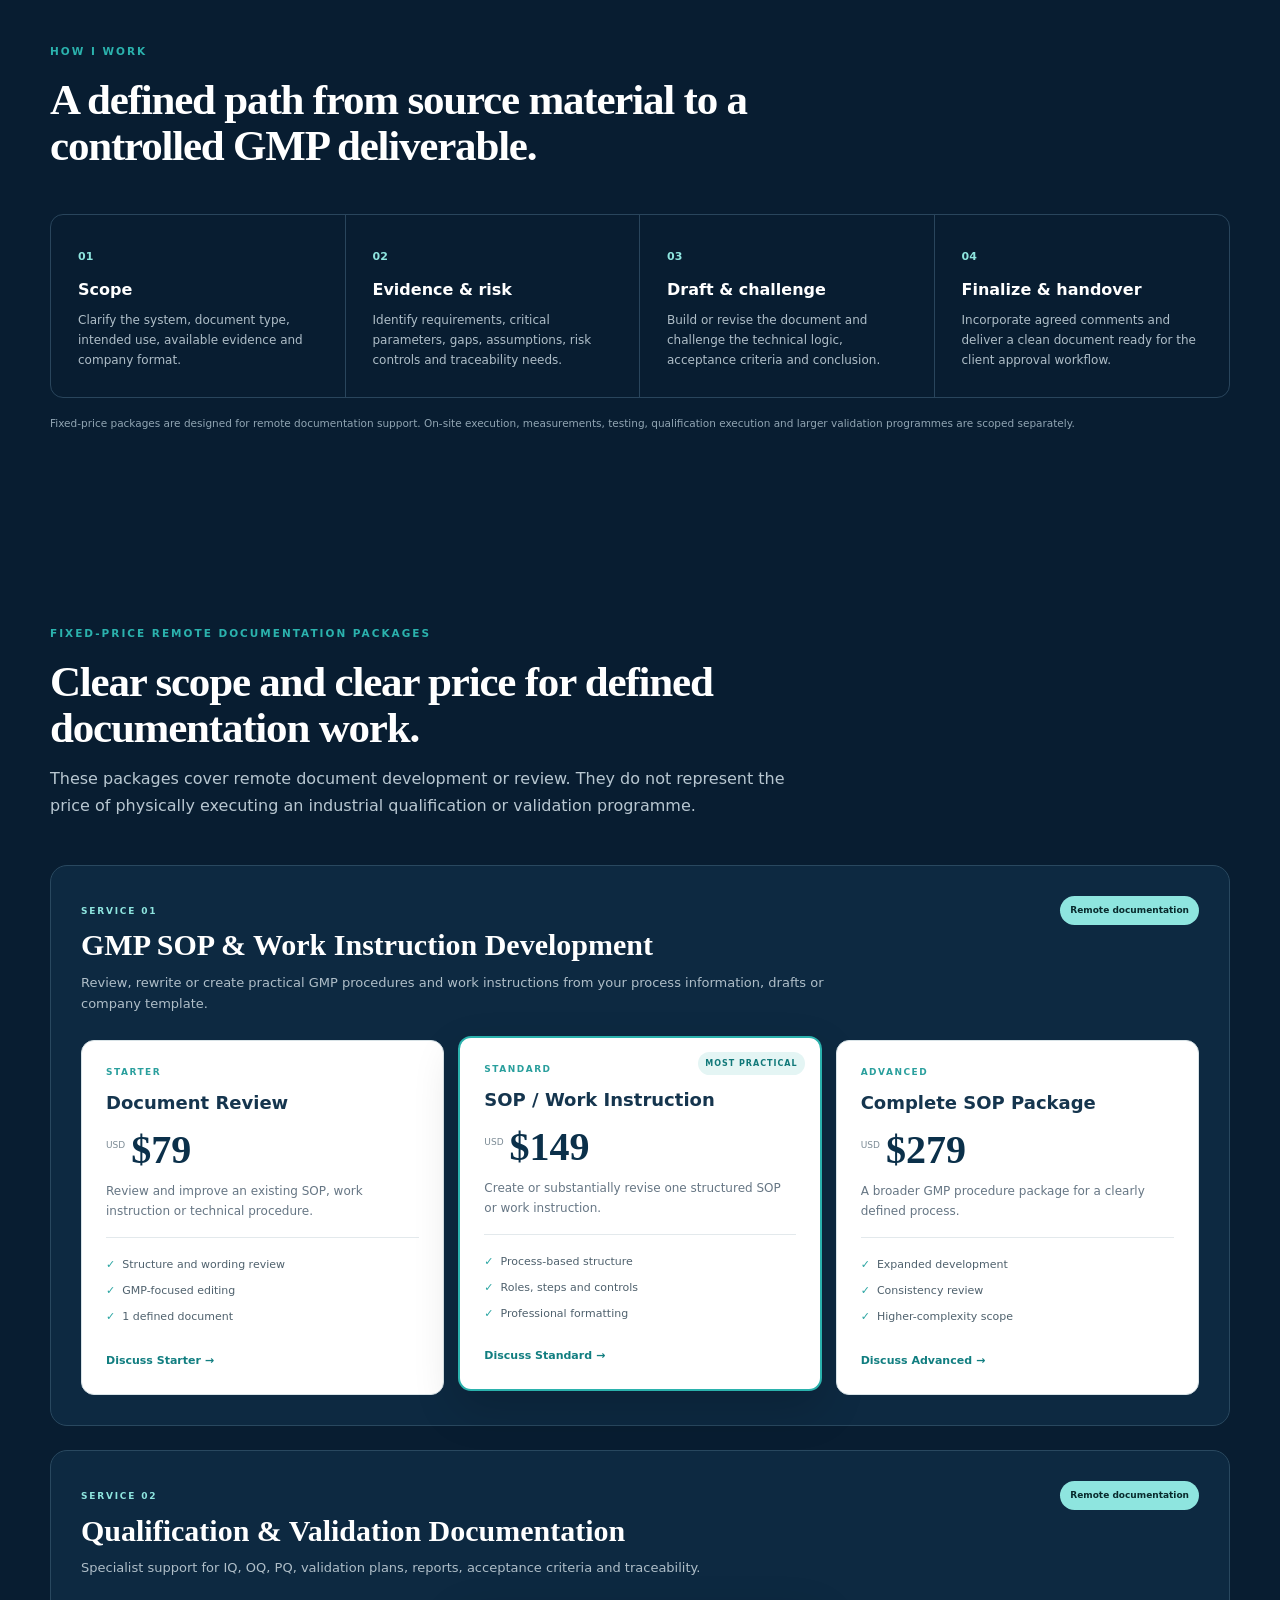
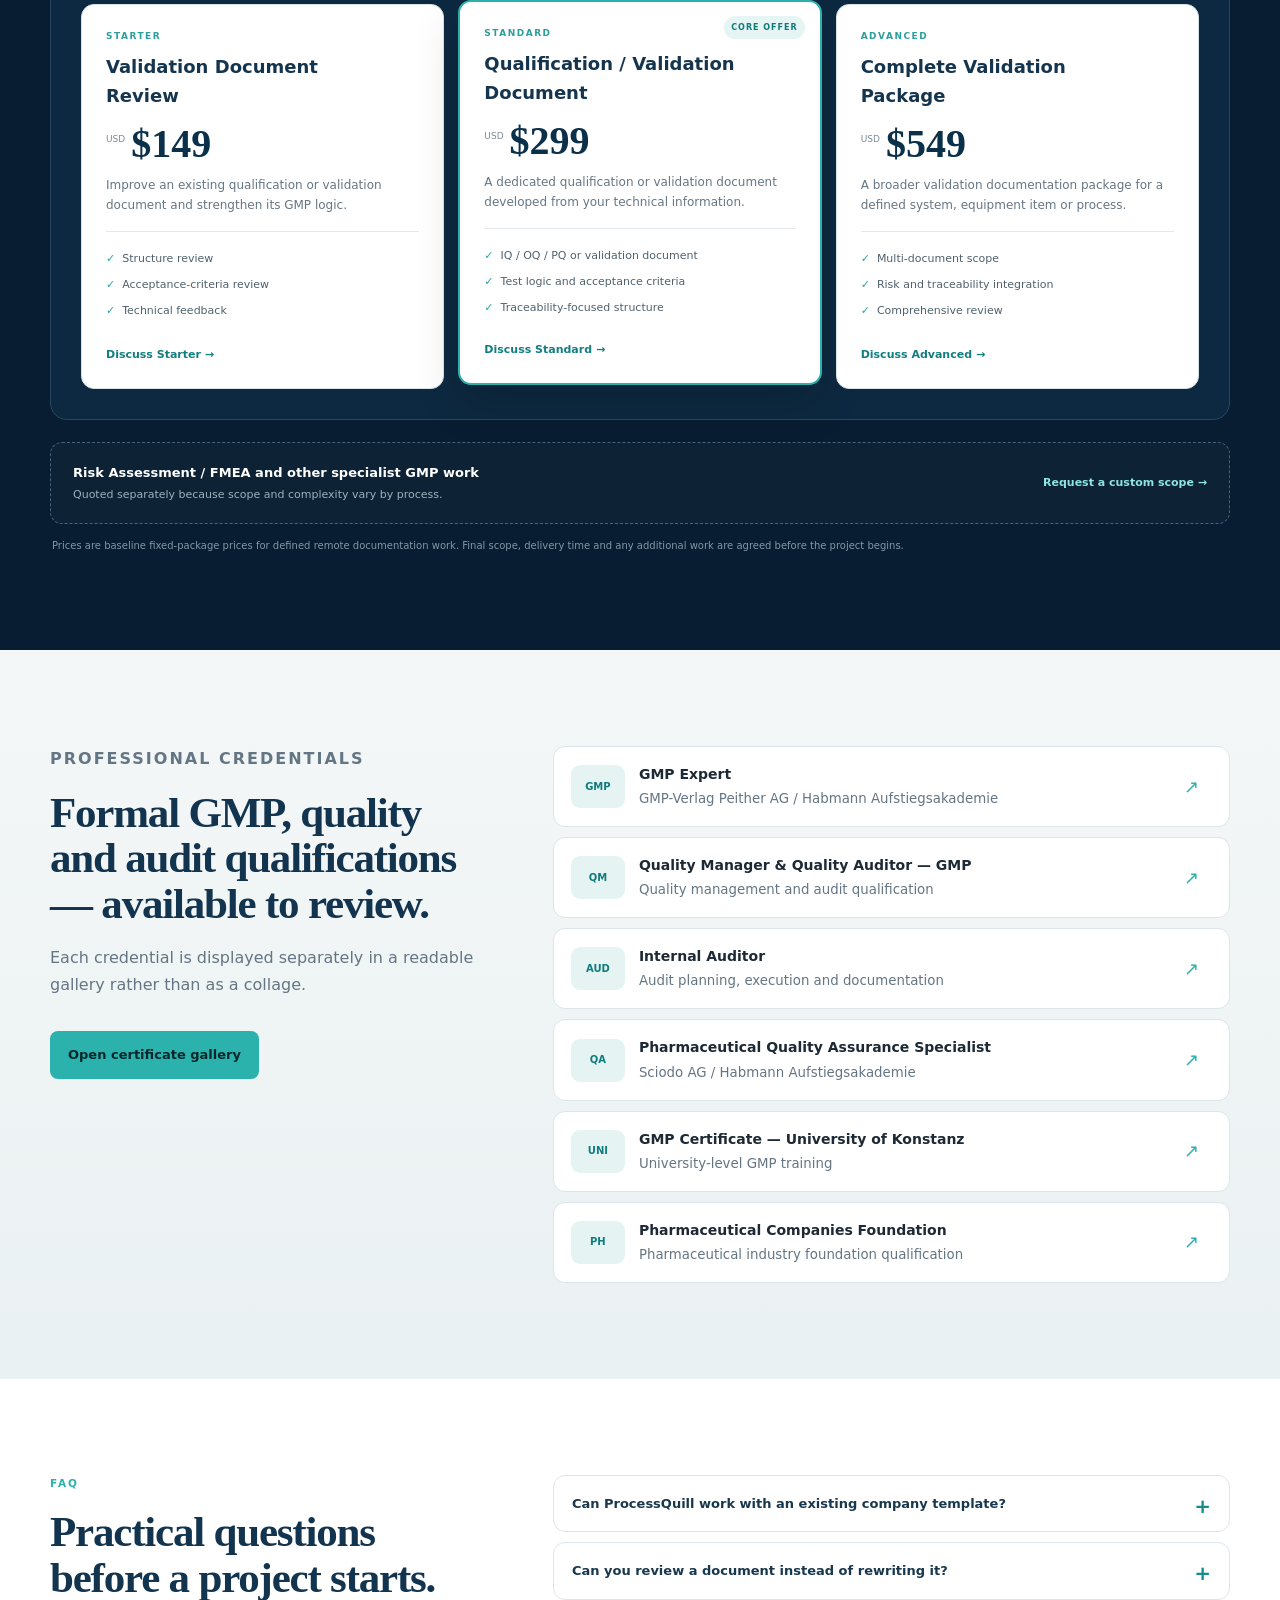
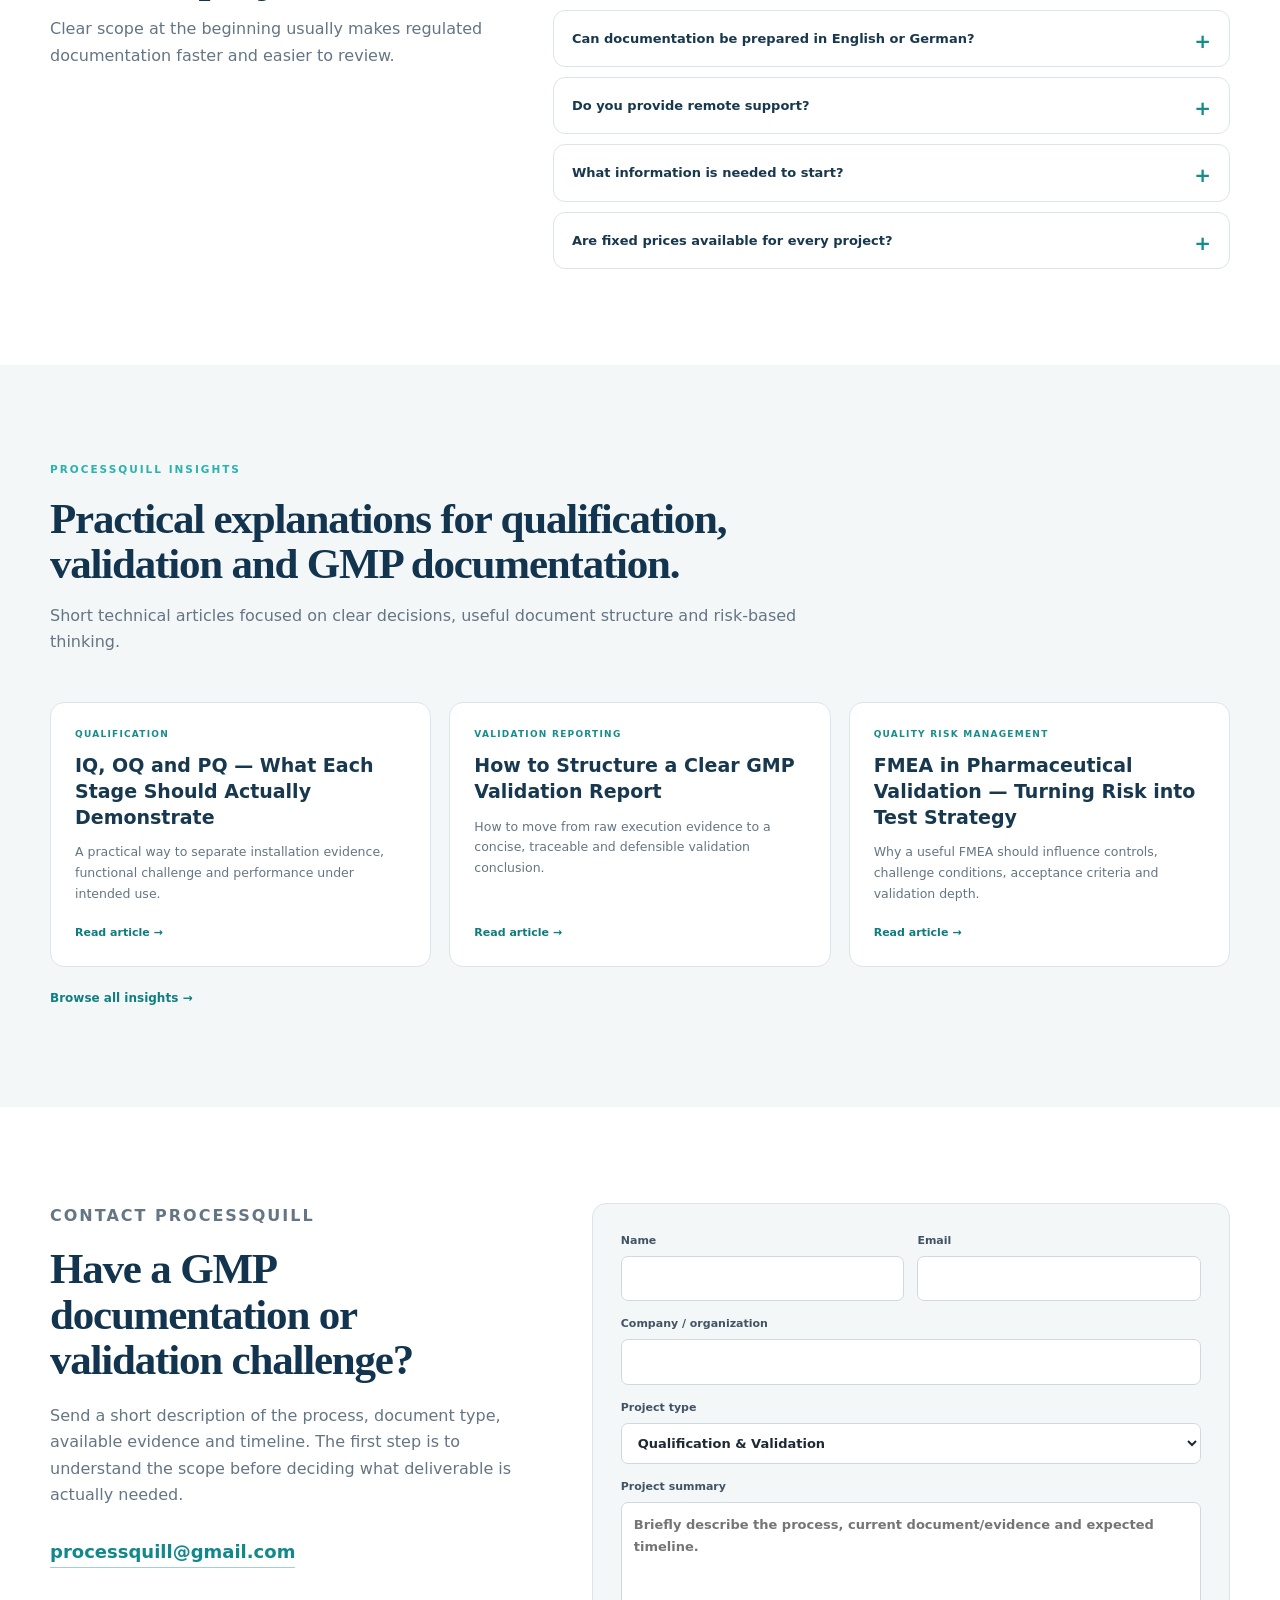
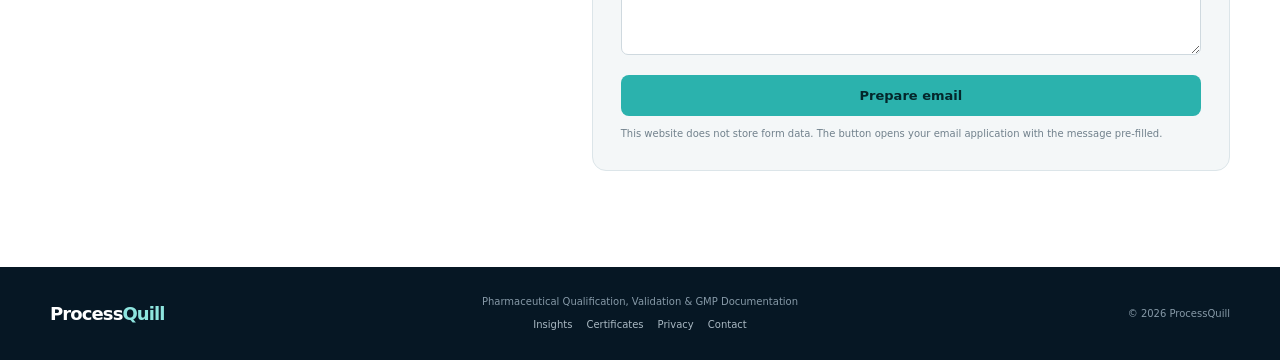
==== commit 403e0932: "Rebuild homepage around specialist positioning, proof and conversion" ====
--- a/index.html
+++ b/index.html
@@ -3,13 +3,55 @@
 <head>
   <meta charset="UTF-8" />
   <meta name="viewport" content="width=device-width, initial-scale=1.0" />
-  <meta name="description" content="ProcessQuill — pharmaceutical qualification, validation and GMP documentation support by Ramesh Gupta. IQ/OQ/PQ, validation reports, SOPs, risk assessments and technical documentation." />
+  <meta name="description" content="ProcessQuill provides pharmaceutical qualification, validation, GMP documentation and quality risk management support: IQ/OQ/PQ, validation reports, SOPs, FMEA and technical document review." />
   <meta name="theme-color" content="#081d31" />
+  <link rel="canonical" href="https://processquill.github.io/" />
+  <meta property="og:type" content="website" />
+  <meta property="og:title" content="ProcessQuill | Qualification, Validation & GMP Documentation" />
+  <meta property="og:description" content="Direct specialist support for pharmaceutical qualification, validation, SOPs, risk assessment and review-ready GMP documentation." />
+  <meta property="og:url" content="https://processquill.github.io/" />
+  <meta property="og:image" content="https://gcdn.picsart.com/editing-temp/d98a9eef-5d73-4062-8ac5-908bcfec6606.jpeg" />
+  <meta name="twitter:card" content="summary_large_image" />
   <title>ProcessQuill | Pharmaceutical Qualification, Validation & GMP Documentation</title>
-  <link rel="preconnect" href="https://fonts.googleapis.com">
-  <link rel="preconnect" href="https://fonts.gstatic.com" crossorigin>
-  <link href="https://fonts.googleapis.com/css2?family=Inter:wght@400;500;600;700&family=Source+Serif+4:opsz,wght@8..60,600;700&display=swap" rel="stylesheet">
   <link rel="stylesheet" href="styles.css" />
+  <script type="application/ld+json">
+  {
+    "@context":"https://schema.org",
+    "@graph":[
+      {
+        "@type":"ProfessionalService",
+        "@id":"https://processquill.github.io/#service",
+        "name":"ProcessQuill",
+        "url":"https://processquill.github.io/",
+        "image":"https://gcdn.picsart.com/editing-temp/d98a9eef-5d73-4062-8ac5-908bcfec6606.jpeg",
+        "description":"Pharmaceutical qualification, validation, GMP documentation and quality risk management support.",
+        "email":"processquill@gmail.com",
+        "areaServed":["Germany","European Union","International"],
+        "knowsAbout":["IQ OQ PQ","Pharmaceutical validation","GMP documentation","SOP development","Quality risk management","FMEA","Sterilization validation","Cleanroom qualification","Aseptic processing","Sterile filtration"]
+      },
+      {
+        "@type":"Person",
+        "@id":"https://processquill.github.io/#ramesh-gupta",
+        "name":"Ramesh Gupta",
+        "jobTitle":"Pharmaceutical Qualification & Validation Specialist",
+        "worksFor":{"@id":"https://processquill.github.io/#service"},
+        "url":"https://processquill.github.io/",
+        "image":"https://gcdn.picsart.com/editing-temp/d98a9eef-5d73-4062-8ac5-908bcfec6606.jpeg"
+      },
+      {
+        "@type":"FAQPage",
+        "mainEntity":[
+          {"@type":"Question","name":"Can ProcessQuill work with an existing company template?","acceptedAnswer":{"@type":"Answer","text":"Yes. Existing templates, procedures, protocols and document conventions can be used as the basis for drafting or revision."}},
+          {"@type":"Question","name":"Can an existing qualification or validation document be reviewed instead of rewritten?","acceptedAnswer":{"@type":"Answer","text":"Yes. Document review is available as a defined service and can focus on structure, technical logic, acceptance criteria, traceability and GMP clarity."}},
+          {"@type":"Question","name":"Can documentation be prepared in English or German?","acceptedAnswer":{"@type":"Answer","text":"Yes. ProcessQuill supports professional technical documentation in English and German."}},
+          {"@type":"Question","name":"Is support available remotely?","acceptedAnswer":{"@type":"Answer","text":"Yes. The fixed-price packages are designed for remote documentation support. On-site execution, measurements, testing or larger validation programmes are scoped separately."}},
+          {"@type":"Question","name":"What information is needed to start?","acceptedAnswer":{"@type":"Answer","text":"Typical inputs include the process description, URS or technical data, existing procedures, available qualification or validation evidence, applicable company template and the expected deliverable."}},
+          {"@type":"Question","name":"Are fixed prices available for every project?","acceptedAnswer":{"@type":"Answer","text":"No. Fixed prices cover clearly defined remote documentation packages. Larger or more complex GMP projects are quoted individually after scope review."}}
+        ]
+      }
+    ]
+  }
+  </script>
 </head>
 <body>
   <header class="site-header">
@@ -19,9 +61,10 @@
       <nav class="nav" id="mainNav" aria-label="Main navigation">
         <a href="#about">About</a>
         <a href="#services">Services</a>
-        <a href="#work">Selected work</a>
-        <a href="#credentials">Credentials</a>
-        <a href="#contact">Contact</a>
+        <a href="#experience">Experience</a>
+        <a href="#pricing">Pricing</a>
+        <a href="#insights">Insights</a>
+        <a href="certificates.html">Certificates</a>
       </nav>
       <a class="nav-cta" href="#contact">Discuss a project</a>
     </div>
@@ -32,25 +75,26 @@
       <div class="container hero-grid">
         <div class="hero-copy reveal">
           <p class="eyebrow">PHARMACEUTICAL QUALIFICATION · VALIDATION · GMP DOCUMENTATION</p>
-          <h1>GMP work that is <span>clear, traceable and built for review.</span></h1>
-          <p class="hero-lead">ProcessQuill turns complex pharmaceutical processes and technical evidence into structured qualification, validation and quality documentation — backed by hands-on engineering and GMP experience.</p>
+          <h1>Qualification, validation and GMP documentation — <span>built around the process, the evidence and the decision.</span></h1>
+          <p class="hero-lead">ProcessQuill supports pharmaceutical teams with qualification and validation strategy, technical document development, risk assessment and review-ready GMP documentation — delivered directly by Ramesh Gupta.</p>
           <div class="hero-actions">
-            <a class="btn btn-primary" href="#services">Explore services</a>
-            <a class="btn btn-outline" href="certificates.html">View professional certificates</a>
+            <a class="btn btn-primary" href="#contact">Discuss a project</a>
+            <a class="btn btn-outline" href="#services">Explore services</a>
           </div>
           <div class="hero-tags" aria-label="Core expertise">
-            <span>IQ / OQ / PQ</span><span>Process validation</span><span>FMEA / QRM</span><span>SOPs & reports</span><span>EN / DE</span>
+            <span>IQ / OQ / PQ</span><span>Validation reports</span><span>FMEA / QRM</span><span>SOPs & procedures</span><span>EN / DE</span>
           </div>
         </div>
 
         <aside class="profile-feature reveal delay-1">
-          <div class="portrait-wrap"><img src="assets/ramesh-gupta.jpg" alt="Ramesh Gupta, pharmaceutical qualification and validation specialist" /></div>
+          <div class="portrait-wrap"><img src="https://gcdn.picsart.com/editing-temp/d98a9eef-5d73-4062-8ac5-908bcfec6606.jpeg" alt="Ramesh Gupta, pharmaceutical qualification and validation specialist" width="1100" height="1366" loading="eager" /></div>
           <div class="profile-feature-body">
             <p class="mini-kicker">FOUNDER · PROCESSQUILL</p>
             <h2>Ramesh Gupta</h2>
             <p>Pharmaceutical Qualification & Validation Specialist</p>
             <div class="profile-proof"><span>MSc Biomedical Engineering</span><span>GMP Expert</span><span>Quality Manager & Auditor — GMP</span></div>
-            <a href="certificates.html" class="text-link">Browse verified credentials →</a>
+            <div class="direct-note"><strong>Direct specialist support</strong><span>No agency handoff. The project is handled directly from scope through final document.</span></div>
+            <a href="certificates.html" class="text-link">Browse professional credentials →</a>
           </div>
         </aside>
       </div>
@@ -58,9 +102,9 @@
 
     <section class="trust-strip">
       <div class="container trust-grid">
-        <div><strong>Several years</strong><span>pharmaceutical GMP experience</span></div>
-        <div><strong>Engineering + QA</strong><span>technical depth with quality-system thinking</span></div>
-        <div><strong>Risk-based</strong><span>qualification and validation strategy</span></div>
+        <div><strong>MSc Biomedical Engineering</strong><span>engineering and scientific foundation</span></div>
+        <div><strong>GMP Expert</strong><span>formal specialist qualification</span></div>
+        <div><strong>Quality Manager & Auditor</strong><span>quality-system and audit perspective</span></div>
         <div><strong>English & German</strong><span>professional technical documentation</span></div>
       </div>
     </section>
@@ -68,15 +112,22 @@
     <section id="about" class="section section-light">
       <div class="container about-grid">
         <div class="section-heading reveal">
-          <p class="eyebrow">ABOUT RAMESH GUPTA</p>
-          <h2>A career built where engineering, quality and GMP meet.</h2>
+          <p class="eyebrow">ABOUT PROCESSQUILL</p>
+          <h2>Technical understanding first. Documentation second.</h2>
         </div>
         <div class="about-copy reveal delay-1">
-          <p class="lead">I am a pharmaceutical qualification and validation professional with a multidisciplinary background spanning biomedical engineering, scientific work, quality control, qualification & validation engineering and GMP/QA support in Germany.</p>
-          <p>My work focuses on the point where technical evidence has to become a defensible GMP decision. That includes equipment qualification, validation planning and reporting, sterilization, aseptic processing, sterile filtration, cleanroom/HVAC systems, risk management, deviations, CAPA, change control, SOPs and technical reports.</p>
-          <p>I combine an engineering mindset with formal GMP, quality-management and audit qualifications. I do not simply format documents: I challenge the logic, connect requirements to evidence, identify gaps and make the conclusion practical for Production, Engineering, Validation and QA.</p>
-          <div class="quote">Strong GMP documentation should make the technical decision easier to understand — not hide it behind complexity.</div>
-        </div>
+          <p class="lead">ProcessQuill is built for regulated work where a document has to explain not only what was done, but why the evidence is sufficient for a GMP decision.</p>
+          <p>Ramesh Gupta combines biomedical engineering, scientific work, quality control, qualification & validation engineering and GMP/QA experience in Germany. The focus is the interface between process knowledge, risk, technical evidence and controlled documentation.</p>
+          <p>Support can include equipment qualification, validation planning and reporting, sterilization, aseptic processing, sterile filtration, cleanroom/HVAC systems, risk management, deviations, CAPA, change control, SOPs and technical reports.</p>
+          <div class="quote">The goal is not to make a document look complicated. The goal is to make the technical decision clear, traceable and defensible.</div>
+        </div>
+      </div>
+    </section>
+
+    <section class="framework-section" aria-label="Regulatory frameworks">
+      <div class="container framework-wrap">
+        <div><span class="eyebrow">COMMONLY RELEVANT FRAMEWORKS</span><p>Applied according to project scope — not presented as certifications.</p></div>
+        <div class="framework-list"><span>EU GMP Annex 15</span><span>EU GMP Annex 1</span><span>ICH Q9</span><span>ISO 14644</span></div>
       </div>
     </section>
 
@@ -84,30 +135,83 @@
       <div class="container">
         <div class="section-heading reveal">
           <p class="eyebrow">SERVICES</p>
-          <h2>Specialist documentation support for regulated pharmaceutical work.</h2>
-          <p>Send your process information, technical data, drafts, protocols, reports, URS or company template. I can improve an existing document or build a structured document from the evidence you provide.</p>
+          <h2>Specialist support for regulated pharmaceutical documentation.</h2>
+          <p>Existing process information, technical data, protocols, reports, URS and company templates can be reviewed, challenged and converted into a clearer controlled document.</p>
         </div>
         <div class="service-grid">
-          <article class="service-card reveal"><div class="service-icon">01</div><h3>Qualification & Validation</h3><p>Clear protocols and reports with test logic, traceability and justified acceptance criteria.</p><ul><li>IQ / OQ / PQ documentation</li><li>Qualification & validation plans</li><li>Validation reports</li><li>URS / traceability support</li><li>Deviation assessment</li></ul></article>
-          <article class="service-card reveal delay-1"><div class="service-icon">02</div><h3>GMP Procedures & SOPs</h3><p>Procedures built around the real process, responsibilities, controls and records your team uses.</p><ul><li>SOPs and work instructions</li><li>Technical procedures</li><li>Document review & restructuring</li><li>Company-template adaptation</li><li>English / German documents</li></ul></article>
-          <article class="service-card reveal delay-2"><div class="service-icon">03</div><h3>Quality Risk Management</h3><p>Structured risk assessments that connect failure modes, process knowledge, controls and validation evidence.</p><ul><li>FMEA / process risk assessment</li><li>Critical parameter assessment</li><li>Worst-case rationale</li><li>CAPA / deviation support</li><li>Risk-based validation strategy</li></ul></article>
-        </div>
-      </div>
-    </section>
-
-    <section id="work" class="section section-light">
+          <article class="service-card reveal"><div class="service-icon">01</div><h3>Qualification & Validation</h3><p>Lifecycle-focused documentation with test logic, traceability and justified acceptance criteria.</p><ul><li>IQ / OQ / PQ documentation</li><li>Qualification & validation plans</li><li>Validation reports</li><li>URS / traceability support</li><li>Requalification / revalidation support</li><li>Deviation assessment</li></ul></article>
+          <article class="service-card reveal delay-1"><div class="service-icon">02</div><h3>GMP Procedures & Technical Documents</h3><p>Procedures structured around the real process, responsibilities, controls and records.</p><ul><li>SOPs and work instructions</li><li>Technical procedures</li><li>Document review & restructuring</li><li>Company-template adaptation</li><li>English / German documents</li><li>Review-ready formatting</li></ul></article>
+          <article class="service-card reveal delay-2"><div class="service-icon">03</div><h3>Quality Risk Management</h3><p>Risk assessments that connect failure modes, process knowledge, controls and validation evidence.</p><ul><li>FMEA / process risk assessment</li><li>Critical parameter assessment</li><li>Worst-case rationale</li><li>CAPA / deviation support</li><li>Residual-risk documentation</li><li>Risk-based validation strategy</li></ul></article>
+        </div>
+      </div>
+    </section>
+
+    <section class="section situations-section">
+      <div class="container">
+        <div class="section-heading reveal"><p class="eyebrow">WHEN PROCESSQUILL CAN HELP</p><h2>Typical project situations.</h2><p>Clients often do not need “more documentation.” They need a specific technical problem turned into a clear, controlled deliverable.</p></div>
+        <div class="situation-grid">
+          <article class="situation-card reveal"><b>01</b><p>An IQ/OQ/PQ package needs technical review before approval.</p></article>
+          <article class="situation-card reveal delay-1"><b>02</b><p>A validation report contains evidence but the conclusion is unclear or weak.</p></article>
+          <article class="situation-card reveal delay-2"><b>03</b><p>A process needs a risk-based qualification or validation strategy.</p></article>
+          <article class="situation-card reveal"><b>04</b><p>An SOP no longer reflects the actual production or engineering process.</p></article>
+          <article class="situation-card reveal delay-1"><b>05</b><p>A requalification or revalidation activity needs to be structured and justified.</p></article>
+          <article class="situation-card reveal delay-2"><b>06</b><p>A deviation, CAPA or change requires a technically sound GMP assessment.</p></article>
+        </div>
+      </div>
+    </section>
+
+    <section id="experience" class="section section-light">
       <div class="container">
         <div class="section-heading reveal">
-          <p class="eyebrow">SELECTED PORTFOLIO WORK</p>
-          <h2>Different systems. The same disciplined validation approach.</h2>
-          <p class="portfolio-note">These are fictional demonstration examples created for ProcessQuill to show structure and technical depth without using confidential employer or client material.</p>
-        </div>
-        <div class="work-grid">
-          <article class="work-card reveal"><div class="work-visual visual-sterilizer"><span>IQ</span><span>OQ</span><span>PQ</span><b>Steam Sterilizer</b></div><div class="work-body"><p>Equipment Qualification</p><h3>Steam Sterilizer Qualification</h3><small>Leak testing · air removal · thermal mapping · heat penetration · biological indicators · deviations</small></div></article>
-          <article class="work-card reveal delay-1"><div class="work-visual visual-hvac"><span>HEPA</span><span>∆P</span><span>Recovery</span><b>Cleanroom & HVAC</b></div><div class="work-body"><p>Facility Qualification</p><h3>Cleanroom & HVAC Qualification</h3><small>HEPA integrity · airflow · pressure cascade · classification · recovery studies · lifecycle controls</small></div></article>
-          <article class="work-card reveal"><div class="work-visual visual-aseptic"><span>Lifecycle</span><span>CPP</span><span>Traceability</span><b>Aseptic Filling</b></div><div class="work-body"><p>Process Validation</p><h3>Aseptic Filling Validation</h3><small>Critical parameters · challenge conditions · acceptance criteria · deviations · final validation decision</small></div></article>
-          <article class="work-card reveal delay-1"><div class="work-visual visual-fmea"><span>Severity</span><span>Occurrence</span><span>Detection</span><b>Process FMEA</b></div><div class="work-body"><p>Quality Risk Management</p><h3>GMP FMEA & Risk Assessment</h3><small>Failure modes · controls · actions · residual risk · validation linkage</small></div></article>
-        </div>
+          <p class="eyebrow">TECHNICAL EXPERIENCE & SAMPLE WORK</p>
+          <h2>Representative work areas with non-confidential sample documents.</h2>
+          <p class="portfolio-note">The sample documents below are ProcessQuill demonstration material prepared to show technical structure and documentation depth. No confidential employer or client records are published.</p>
+        </div>
+        <div class="sample-grid">
+          <article class="sample-card reveal"><div class="sample-visual sample-autoclave"><span>IQ</span><span>OQ</span><span>PQ</span><b>Steam Sterilizer</b></div><div class="sample-body"><span>Equipment Qualification</span><h3>Steam Sterilizer / Autoclave</h3><p>Air removal, mapping, heat penetration, biological indicators, acceptance criteria and final qualification conclusion.</p><div class="sample-actions"><a href="sample-autoclave-qualification.html" target="_blank" rel="noopener">Open sample →</a></div></div></article>
+          <article class="sample-card reveal delay-1"><div class="sample-visual sample-hvac"><span>HEPA</span><span>∆P</span><span>Recovery</span><b>Cleanroom & HVAC</b></div><div class="sample-body"><span>Facility Qualification</span><h3>Cleanroom & HVAC</h3><p>HEPA integrity, airflow, pressure cascade, classification, recovery and lifecycle controls.</p><div class="sample-actions"><a href="sample-cleanroom-hvac.html" target="_blank" rel="noopener">Open sample →</a></div></div></article>
+          <article class="sample-card reveal delay-2"><div class="sample-visual sample-aseptic"><span>Lifecycle</span><span>CPP</span><span>Traceability</span><b>Aseptic Filling</b></div><div class="sample-body"><span>Process Validation</span><h3>Aseptic Filling</h3><p>Critical parameters, validation strategy, challenge conditions, deviations and final validation decision.</p><div class="sample-actions"><a href="sample-aseptic-filling.html" target="_blank" rel="noopener">Open sample →</a></div></div></article>
+          <article class="sample-card reveal"><div class="sample-visual sample-fmea"><span>Severity</span><span>Occurrence</span><span>Detection</span><b>Process FMEA</b></div><div class="sample-body"><span>Quality Risk Management</span><h3>Process FMEA & Risk Assessment</h3><p>Failure modes, controls, actions, residual risk and linkage between risk and validation activity.</p><div class="sample-actions"><a href="sample-risk-assessment-fmea.html" target="_blank" rel="noopener">Open sample →</a></div></div></article>
+          <article class="sample-card reveal delay-1"><div class="sample-visual sample-filtration"><span>Integrity</span><span>Risk</span><span>Validation</span><b>Sterile Filtration</b></div><div class="sample-body"><span>Critical Process Validation</span><h3>Sterile Filtration</h3><p>Validation rationale, filter performance, integrity testing, process controls and report structure.</p><div class="sample-actions"><a href="sample-sterile-filtration.html" target="_blank" rel="noopener">Open sample →</a></div></div></article>
+          <article class="sample-card reveal delay-2"><div class="sample-visual sample-sop"><span>SOP</span><span>Controls</span><span>Records</span><b>Equipment Cleaning</b></div><div class="sample-body"><span>GMP Procedure</span><h3>Equipment Cleaning SOP</h3><p>A concise demonstration of process-based instructions, responsibilities, controls and records.</p><div class="sample-actions"><a href="sample-equipment-cleaning-sop.html" target="_blank" rel="noopener">Open sample →</a></div></div></article>
+        </div>
+      </div>
+    </section>
+
+    <section class="section process-section">
+      <div class="container">
+        <div class="section-heading light reveal"><p class="eyebrow">HOW I WORK</p><h2>A defined path from source material to a controlled GMP deliverable.</h2></div>
+        <div class="process-grid">
+          <div class="process-step reveal"><b>01</b><h3>Scope</h3><p>Clarify the system, document type, intended use, available evidence and company format.</p></div>
+          <div class="process-step reveal delay-1"><b>02</b><h3>Evidence & risk</h3><p>Identify requirements, critical parameters, gaps, assumptions, risk controls and traceability needs.</p></div>
+          <div class="process-step reveal delay-2"><b>03</b><h3>Draft & challenge</h3><p>Build or revise the document and challenge the technical logic, acceptance criteria and conclusion.</p></div>
+          <div class="process-step reveal delay-3"><b>04</b><h3>Finalize & handover</h3><p>Incorporate agreed comments and deliver a clean document ready for the client approval workflow.</p></div>
+        </div>
+        <p class="process-note">Fixed-price packages are designed for remote documentation support. On-site execution, measurements, testing, qualification execution and larger validation programmes are scoped separately.</p>
+      </div>
+    </section>
+
+    <section id="pricing" class="section pricing-section">
+      <div class="container">
+        <div class="section-heading reveal"><p class="eyebrow">FIXED-PRICE REMOTE DOCUMENTATION PACKAGES</p><h2>Clear scope and clear price for defined documentation work.</h2><p>These packages cover remote document development or review. They do not represent the price of physically executing an industrial qualification or validation programme.</p></div>
+        <div class="pricing-service reveal">
+          <div class="pricing-service-head"><div><span class="pricing-number">SERVICE 01</span><h3>GMP SOP & Work Instruction Development</h3><p>Review, rewrite or create practical GMP procedures and work instructions from your process information, drafts or company template.</p></div><span class="pricing-badge">Remote documentation</span></div>
+          <div class="tier-grid">
+            <article class="tier-card"><span class="tier-label">Starter</span><h4>Document Review</h4><div class="tier-price"><small>USD</small><strong>$79</strong></div><p>Review and improve an existing SOP, work instruction or technical procedure.</p><ul><li>Structure and wording review</li><li>GMP-focused editing</li><li>1 defined document</li></ul><a href="#contact" class="tier-link">Discuss Starter →</a></article>
+            <article class="tier-card tier-featured"><div class="popular-tag">Most practical</div><span class="tier-label">Standard</span><h4>SOP / Work Instruction</h4><div class="tier-price"><small>USD</small><strong>$149</strong></div><p>Create or substantially revise one structured SOP or work instruction.</p><ul><li>Process-based structure</li><li>Roles, steps and controls</li><li>Professional formatting</li></ul><a href="#contact" class="tier-link">Discuss Standard →</a></article>
+            <article class="tier-card"><span class="tier-label">Advanced</span><h4>Complete SOP Package</h4><div class="tier-price"><small>USD</small><strong>$279</strong></div><p>A broader GMP procedure package for a clearly defined process.</p><ul><li>Expanded development</li><li>Consistency review</li><li>Higher-complexity scope</li></ul><a href="#contact" class="tier-link">Discuss Advanced →</a></article>
+          </div>
+        </div>
+        <div class="pricing-service reveal delay-1">
+          <div class="pricing-service-head"><div><span class="pricing-number">SERVICE 02</span><h3>Qualification & Validation Documentation</h3><p>Specialist support for IQ, OQ, PQ, validation plans, reports, acceptance criteria and traceability.</p></div><span class="pricing-badge">Remote documentation</span></div>
+          <div class="tier-grid">
+            <article class="tier-card"><span class="tier-label">Starter</span><h4>Validation Document Review</h4><div class="tier-price"><small>USD</small><strong>$149</strong></div><p>Improve an existing qualification or validation document and strengthen its GMP logic.</p><ul><li>Structure review</li><li>Acceptance-criteria review</li><li>Technical feedback</li></ul><a href="#contact" class="tier-link">Discuss Starter →</a></article>
+            <article class="tier-card tier-featured"><div class="popular-tag">Core offer</div><span class="tier-label">Standard</span><h4>Qualification / Validation Document</h4><div class="tier-price"><small>USD</small><strong>$299</strong></div><p>A dedicated qualification or validation document developed from your technical information.</p><ul><li>IQ / OQ / PQ or validation document</li><li>Test logic and acceptance criteria</li><li>Traceability-focused structure</li></ul><a href="#contact" class="tier-link">Discuss Standard →</a></article>
+            <article class="tier-card"><span class="tier-label">Advanced</span><h4>Complete Validation Package</h4><div class="tier-price"><small>USD</small><strong>$549</strong></div><p>A broader validation documentation package for a defined system, equipment item or process.</p><ul><li>Multi-document scope</li><li>Risk and traceability integration</li><li>Comprehensive review</li></ul><a href="#contact" class="tier-link">Discuss Advanced →</a></article>
+          </div>
+        </div>
+        <div class="custom-service-note reveal"><div><strong>Risk Assessment / FMEA and other specialist GMP work</strong><span>Quoted separately because scope and complexity vary by process.</span></div><a href="#contact">Request a custom scope →</a></div>
+        <p class="pricing-footnote">Prices are baseline fixed-package prices for defined remote documentation work. Final scope, delivery time and any additional work are agreed before the project begins.</p>
       </div>
     </section>
 
@@ -116,7 +220,7 @@
         <div class="credentials-copy reveal">
           <p class="eyebrow">PROFESSIONAL CREDENTIALS</p>
           <h2>Formal GMP, quality and audit qualifications — available to review.</h2>
-          <p>The certificate gallery contains each credential separately, with individual previews rather than a crowded collage.</p>
+          <p>Each credential is displayed separately in a readable gallery rather than as a collage.</p>
           <a class="btn btn-primary" href="certificates.html">Open certificate gallery</a>
         </div>
         <div class="credential-list reveal delay-1">
@@ -130,34 +234,48 @@
       </div>
     </section>
 
-    <section class="section process-section">
-      <div class="container">
-        <div class="section-heading light reveal"><p class="eyebrow">HOW I WORK</p><h2>From source material to a controlled GMP document.</h2></div>
-        <div class="process-grid">
-          <div class="process-step reveal"><b>01</b><h3>Understand the scope</h3><p>Review the system, intended purpose, available evidence and client template.</p></div>
-          <div class="process-step reveal delay-1"><b>02</b><h3>Build the logic</h3><p>Define structure, critical parameters, test rationale, acceptance criteria and traceability.</p></div>
-          <div class="process-step reveal delay-2"><b>03</b><h3>Draft & challenge</h3><p>Prepare the document and check technical consistency, gaps, assumptions and GMP relevance.</p></div>
-          <div class="process-step reveal delay-3"><b>04</b><h3>Finalize</h3><p>Incorporate agreed comments and deliver a clean document ready for the approval workflow.</p></div>
-        </div>
+    <section class="section faq-section" id="faq">
+      <div class="container faq-grid">
+        <div class="section-heading reveal"><p class="eyebrow">FAQ</p><h2>Practical questions before a project starts.</h2><p>Clear scope at the beginning usually makes regulated documentation faster and easier to review.</p></div>
+        <div class="faq-list reveal delay-1">
+          <details><summary>Can ProcessQuill work with an existing company template?</summary><p>Yes. Existing templates, procedures, protocols and document conventions can be used as the basis for drafting or revision.</p></details>
+          <details><summary>Can you review a document instead of rewriting it?</summary><p>Yes. Review can focus on structure, technical logic, acceptance criteria, traceability, wording and the strength of the conclusion.</p></details>
+          <details><summary>Can documentation be prepared in English or German?</summary><p>Yes. Professional technical documentation can be prepared or revised in English and German.</p></details>
+          <details><summary>Do you provide remote support?</summary><p>Yes. The fixed-price packages are designed for remote documentation support. On-site execution, measurements, testing or larger validation programmes are scoped separately.</p></details>
+          <details><summary>What information is needed to start?</summary><p>Typical inputs include the process description, URS or technical data, existing procedures, available qualification or validation evidence, the company template and the expected deliverable.</p></details>
+          <details><summary>Are fixed prices available for every project?</summary><p>No. Fixed prices cover clearly defined documentation packages. Larger or more complex GMP projects are quoted individually after scope review.</p></details>
+        </div>
+      </div>
+    </section>
+
+    <section id="insights" class="section insights-section">
+      <div class="container">
+        <div class="section-heading reveal"><p class="eyebrow">PROCESSQUILL INSIGHTS</p><h2>Practical explanations for qualification, validation and GMP documentation.</h2><p>Short technical articles focused on clear decisions, useful document structure and risk-based thinking.</p></div>
+        <div class="insight-grid">
+          <article class="insight-card reveal"><span>QUALIFICATION</span><h3>IQ, OQ and PQ — What Each Stage Should Actually Demonstrate</h3><p>A practical way to separate installation evidence, functional challenge and performance under intended use.</p><a href="insight-iq-oq-pq.html">Read article →</a></article>
+          <article class="insight-card reveal delay-1"><span>VALIDATION REPORTING</span><h3>How to Structure a Clear GMP Validation Report</h3><p>How to move from raw execution evidence to a concise, traceable and defensible validation conclusion.</p><a href="insight-validation-report.html">Read article →</a></article>
+          <article class="insight-card reveal delay-2"><span>QUALITY RISK MANAGEMENT</span><h3>FMEA in Pharmaceutical Validation — Turning Risk into Test Strategy</h3><p>Why a useful FMEA should influence controls, challenge conditions, acceptance criteria and validation depth.</p><a href="insight-fmea-validation.html">Read article →</a></article>
+        </div>
+        <a class="text-link insights-all" href="insights.html">Browse all insights →</a>
       </div>
     </section>
 
     <section id="contact" class="section contact-section">
       <div class="container contact-grid">
-        <div class="contact-copy reveal"><p class="eyebrow">CONTACT PROCESSQUILL</p><h2>Have a GMP documentation challenge?</h2><p>Send a short description of the project, the document you need and your timeline. I will use that information to understand the scope before the next discussion.</p><a class="email-link" href="mailto:processquill@gmail.com">processquill@gmail.com</a></div>
+        <div class="contact-copy reveal"><p class="eyebrow">CONTACT PROCESSQUILL</p><h2>Have a GMP documentation or validation challenge?</h2><p>Send a short description of the process, document type, available evidence and timeline. The first step is to understand the scope before deciding what deliverable is actually needed.</p><a class="email-link" href="mailto:processquill@gmail.com">processquill@gmail.com</a></div>
         <form id="contactForm" class="contact-form reveal delay-1">
           <div class="form-row"><label>Name<input id="contactName" type="text" required></label><label>Email<input id="contactEmail" type="email" required></label></div>
           <label>Company / organization<input id="contactCompany" type="text"></label>
           <label>Project type<select id="contactSubject"><option>Qualification & Validation</option><option>GMP SOP / Procedure</option><option>Risk Assessment / FMEA</option><option>Document Review</option><option>Other</option></select></label>
-          <label>Project summary<textarea id="contactMessage" rows="6" required placeholder="Briefly describe the process, document and timeline."></textarea></label>
+          <label>Project summary<textarea id="contactMessage" rows="6" required placeholder="Briefly describe the process, current document/evidence and expected timeline."></textarea></label>
           <button class="btn btn-primary contact-submit" type="submit">Prepare email</button>
-          <p class="form-note">This free GitHub Pages site opens your email application with the message pre-filled. You can also email ProcessQuill directly.</p>
+          <p class="form-note">This website does not store form data. The button opens your email application with the message pre-filled.</p>
         </form>
       </div>
     </section>
   </main>
 
-  <footer class="footer"><div class="container footer-wrap"><a class="brand footer-brand" href="#top"><span>Process</span><b>Quill</b></a><p>Pharmaceutical Qualification, Validation & GMP Documentation</p><p>© <span id="year"></span> ProcessQuill</p></div></footer>
+  <footer class="footer"><div class="container footer-wrap"><a class="brand footer-brand" href="#top"><span>Process</span><b>Quill</b></a><div class="footer-center"><p>Pharmaceutical Qualification, Validation & GMP Documentation</p><nav aria-label="Footer navigation"><a href="insights.html">Insights</a><a href="certificates.html">Certificates</a><a href="privacy.html">Privacy</a><a href="#contact">Contact</a></nav></div><p>© <span id="year"></span> ProcessQuill</p></div></footer>
   <script src="script.js"></script>
 </body>
-</html>+</html>
--- a/styles.css
+++ b/styles.css
@@ -1 +1 @@
-:root{--navy:#081d31;--navy2:#0e2c45;--teal:#2bb2ad;--teal2:#8ee5df;--ink:#1d2935;--muted:#647584;--line:#dce5e9;--soft:#f4f7f8;--white:#fff;--max:1180px;--shadow:0 18px 55px rgba(7,31,50,.10)}*{box-sizing:border-box}html{scroll-behavior:smooth;scroll-padding-top:82px}body{margin:0;font-family:Inter,Arial,sans-serif;color:var(--ink);background:#fff;line-height:1.65}.container{width:min(calc(100% - 40px),var(--max));margin:auto}.site-header{position:sticky;top:0;z-index:50;background:rgba(8,29,49,.96);backdrop-filter:blur(12px);border-bottom:1px solid rgba(255,255,255,.08)}.nav-wrap{height:72px;display:flex;align-items:center;gap:25px}.brand{font-weight:700;font-size:23px;letter-spacing:-.9px;text-decoration:none;margin-right:auto}.brand span{color:#fff}.brand b{color:var(--teal2)}.nav{display:flex;gap:22px}.nav a,.nav-cta{color:#c8d4dc;text-decoration:none;font-size:13px}.nav a:hover{color:#fff}.nav-cta{padding:9px 14px;border:1px solid #41617a;border-radius:8px;color:#fff;white-space:nowrap}.menu-btn{display:none;background:none;border:0;color:#fff;font-size:24px;cursor:pointer}.hero{background:linear-gradient(135deg,#081d31 0%,#0e304b 65%,#113b56 100%);color:#fff;padding:96px 0 82px;overflow:hidden}.hero-grid{display:grid;grid-template-columns:1.08fr .92fr;gap:72px;align-items:center}.eyebrow{font-size:11px;letter-spacing:2px;font-weight:700;color:var(--teal);margin:0 0 17px}.hero h1,.section-heading h2,.credentials-copy h2,.contact-copy h2,.profile-feature h2{font-family:"Source Serif 4",Georgia,serif;line-height:1.05;letter-spacing:-1.3px}.hero h1{font-size:64px;margin:0;max-width:740px}.hero h1 span{color:var(--teal2)}.hero-lead{font-size:18px;color:#c1d0da;max-width:710px;margin:26px 0 29px}.hero-actions{display:flex;gap:12px;flex-wrap:wrap}.btn{display:inline-flex;align-items:center;justify-content:center;text-decoration:none;padding:13px 18px;border-radius:8px;font-weight:700;font-size:13px;border:0;cursor:pointer;font-family:inherit}.btn-primary{background:var(--teal);color:#04272b}.btn-primary:hover{background:#4bc9c4}.btn-outline{border:1px solid #54718a;color:#fff}.btn-outline:hover{border-color:#83aaa9;background:rgba(255,255,255,.05)}.hero-tags{display:flex;gap:8px;flex-wrap:wrap;margin-top:36px}.hero-tags span{font-size:11px;padding:7px 10px;border:1px solid #31516a;border-radius:999px;color:#c6d4dd}.profile-feature{background:#fff;color:var(--ink);border-radius:18px;overflow:hidden;box-shadow:0 32px 90px rgba(0,0,0,.28);max-width:480px;margin-left:auto}.portrait-wrap{height:410px;background:#dfe8eb;overflow:hidden}.portrait-wrap img{width:100%;height:100%;object-fit:cover;object-position:center 25%;display:block;filter:none;image-rendering:auto}.profile-feature-body{padding:25px 28px 28px}.mini-kicker{font-size:9px;font-weight:700;letter-spacing:1.5px;color:var(--teal);margin:0 0 5px}.profile-feature h2{font-size:31px;color:#12344e;margin:0}.profile-feature-body>p:not(.mini-kicker){font-size:13px;color:var(--muted);margin:6px 0 17px}.profile-proof{display:flex;gap:7px;flex-wrap:wrap}.profile-proof span{font-size:10px;background:#edf4f5;color:#36515f;padding:6px 8px;border-radius:999px}.text-link{display:inline-block;margin-top:18px;text-decoration:none;font-size:12px;font-weight:700;color:#117f81}.trust-strip{background:#061724;color:#fff}.trust-grid{display:grid;grid-template-columns:repeat(4,1fr)}.trust-grid div{padding:23px 22px;border-right:1px solid #1d3a50}.trust-grid div:first-child{border-left:1px solid #1d3a50}.trust-grid strong{display:block;font-size:14px}.trust-grid span{display:block;font-size:10px;color:#9caebb;margin-top:3px}.section{padding:96px 0}.section-light{background:#fff}.section-soft{background:var(--soft)}.section-heading{max-width:780px;margin-bottom:46px}.section-heading h2,.credentials-copy h2,.contact-copy h2{font-size:43px;color:#12344e;margin:0}.section-heading>p:last-child,.credentials-copy>p,.contact-copy>p{font-size:16px;color:var(--muted);max-width:730px}.about-grid{display:grid;grid-template-columns:.9fr 1.1fr;gap:85px}.about-copy{padding-top:5px}.about-copy p{color:var(--muted);font-size:15px}.about-copy .lead{font-size:18px;color:#2c414f}.quote{margin-top:28px;border-left:3px solid var(--teal);padding:8px 0 8px 19px;font-family:"Source Serif 4",Georgia,serif;font-size:19px;color:#24475c}.service-grid{display:grid;grid-template-columns:repeat(3,1fr);gap:18px}.service-card{background:#fff;border:1px solid var(--line);border-radius:14px;padding:29px;box-shadow:0 5px 24px rgba(10,35,54,.04);transition:.22s ease}.service-card:hover{transform:translateY(-4px);box-shadow:var(--shadow)}.service-icon{width:42px;height:42px;border-radius:11px;background:#e4f4f3;color:#138d8c;display:flex;align-items:center;justify-content:center;font-size:11px;font-weight:700}.service-card h3{font-size:20px;margin:16px 0 8px}.service-card p{font-size:13px;color:var(--muted)}.service-card ul{list-style:none;margin:21px 0 0;padding:17px 0 0;border-top:1px solid var(--line)}.service-card li{font-size:12px;padding:5px 0}.service-card li:before{content:"✓";color:var(--teal);font-weight:700;margin-right:8px}.portfolio-note{border-left:3px solid var(--teal);padding-left:15px}.work-grid{display:grid;grid-template-columns:1fr 1fr;gap:20px}.work-card{border:1px solid var(--line);border-radius:14px;overflow:hidden;background:#fff;transition:.22s ease}.work-card:hover{box-shadow:var(--shadow);transform:translateY(-3px)}.work-visual{height:225px;padding:28px;position:relative;background:linear-gradient(145deg,#eaf0f2,#dce8e9);display:flex;gap:7px;align-items:flex-start;flex-wrap:wrap;overflow:hidden}.work-visual:after{content:"";position:absolute;width:235px;height:235px;border-radius:50%;right:-75px;bottom:-110px;background:rgba(43,178,173,.12)}.work-visual span{font-size:9px;font-weight:700;padding:6px 9px;border-radius:999px;background:#fff;color:#42606d;z-index:2}.work-visual b{position:absolute;left:28px;bottom:29px;font-family:"Source Serif 4",Georgia,serif;font-size:28px;color:#173a55;z-index:2}.visual-hvac{background:linear-gradient(145deg,#e4f0ef,#dae7ec)}.visual-aseptic{background:linear-gradient(145deg,#e7edf1,#dce6ec)}.visual-fmea{background:linear-gradient(145deg,#eef0ec,#e1e8e3)}.work-body{padding:24px}.work-body p{margin:0;color:var(--teal);font-size:10px;font-weight:700;text-transform:uppercase;letter-spacing:1px}.work-body h3{font-size:19px;margin:5px 0 8px}.work-body small{display:block;color:var(--muted);line-height:1.6}.credentials-section{background:linear-gradient(180deg,#f4f7f8,#eaf1f2)}.credentials-grid{display:grid;grid-template-columns:.78fr 1.22fr;gap:70px;align-items:start}.credentials-copy{position:sticky;top:105px}.credentials-copy h2{margin:0 0 19px}.credentials-copy .btn{margin-top:17px}.credential-list{display:grid;gap:10px}.credential-list a{display:grid;grid-template-columns:54px 1fr 28px;gap:14px;align-items:center;text-decoration:none;color:inherit;background:#fff;border:1px solid var(--line);border-radius:12px;padding:16px 17px;transition:.2s ease}.credential-list a:hover{transform:translateX(4px);border-color:#a6cece;box-shadow:0 10px 32px rgba(12,42,62,.07)}.credential-list>a>span{height:43px;border-radius:9px;background:#e5f4f3;color:#117c7d;font-weight:700;font-size:10px;display:flex;align-items:center;justify-content:center}.credential-list strong{display:block;font-size:14px}.credential-list small{display:block;color:var(--muted);margin-top:2px}.credential-list i{font-style:normal;color:var(--teal);font-size:18px}.process-section{background:var(--navy);color:#fff}.section-heading.light h2{color:#fff}.process-grid{display:grid;grid-template-columns:repeat(4,1fr);border:1px solid #29455c;border-radius:13px;overflow:hidden}.process-step{padding:27px;border-right:1px solid #29455c}.process-step:last-child{border-right:0}.process-step b{color:var(--teal2);font-size:11px}.process-step h3{font-size:16px;margin:8px 0}.process-step p{color:#afbec8;font-size:12px;margin:0}.contact-section{background:#fff}.contact-grid{display:grid;grid-template-columns:.85fr 1.15fr;gap:70px}.contact-copy h2{margin:0 0 20px}.email-link{display:inline-block;margin-top:13px;color:#11888a;text-decoration:none;font-size:18px;font-weight:700;border-bottom:1px solid #9ed3d1}.contact-form{background:var(--soft);border:1px solid var(--line);border-radius:14px;padding:28px}.contact-form label{display:block;font-size:11px;font-weight:700;color:#405463;margin-bottom:14px}.contact-form input,.contact-form select,.contact-form textarea{width:100%;border:1px solid #cfd9df;background:#fff;border-radius:7px;padding:11px 12px;margin-top:6px;font:inherit;font-size:13px;color:var(--ink);outline:none}.contact-form input:focus,.contact-form select:focus,.contact-form textarea:focus{border-color:#2bb2ad;box-shadow:0 0 0 3px rgba(43,178,173,.10)}.form-row{display:grid;grid-template-columns:1fr 1fr;gap:13px}.contact-submit{width:100%}.form-note{font-size:10px;color:#71818c;margin:10px 0 0}.footer{background:#061724;color:#8699a7;padding:25px 0}.footer-wrap{display:grid;grid-template-columns:1fr 2fr 1fr;align-items:center;font-size:10px}.footer-brand{font-size:18px}.footer-wrap p:nth-child(2){text-align:center}.footer-wrap p:last-child{text-align:right}.reveal{opacity:0;transform:translateY(14px);transition:.65s ease}.reveal.visible{opacity:1;transform:none}.delay-1{transition-delay:.08s}.delay-2{transition-delay:.16s}.delay-3{transition-delay:.24s}@media(max-width:980px){.hero h1{font-size:54px}.hero-grid{gap:45px}.about-grid,.credentials-grid,.contact-grid{gap:45px}.nav{gap:14px}.nav a{font-size:12px}.profile-feature{max-width:430px}.trust-grid{grid-template-columns:repeat(2,1fr)}.trust-grid div:nth-child(3){border-left:1px solid #1d3a50}}@media(max-width:820px){.menu-btn{display:block}.nav{position:absolute;top:72px;left:0;right:0;background:#081d31;padding:15px 20px 21px;display:none;flex-direction:column;border-bottom:1px solid #28445a}.nav.open{display:flex}.nav-cta{display:none}.hero-grid,.about-grid,.credentials-grid,.contact-grid{grid-template-columns:1fr}.hero h1{font-size:49px}.profile-feature{margin:25px auto 0;max-width:440px}.credentials-copy{position:static}.service-grid{grid-template-columns:1fr}.process-grid{grid-template-columns:1fr 1fr}.process-step:nth-child(2){border-right:0}.process-step:nth-child(-n+2){border-bottom:1px solid #29455c}.work-grid{grid-template-columns:1fr}.footer-wrap{grid-template-columns:1fr;text-align:center;gap:7px}.footer-wrap p:nth-child(2),.footer-wrap p:last-child{text-align:center}}@media(max-width:560px){.container{width:min(calc(100% - 28px),var(--max))}.section{padding:73px 0}.hero{padding:68px 0}.hero h1{font-size:41px}.hero-lead{font-size:16px}.portrait-wrap{height:355px}.profile-feature-body{padding:21px}.trust-grid{grid-template-columns:1fr}.trust-grid div,.trust-grid div:first-child,.trust-grid div:nth-child(3){border-left:1px solid #1d3a50;border-right:1px solid #1d3a50;border-bottom:1px solid #1d3a50}.section-heading h2,.credentials-copy h2,.contact-copy h2{font-size:34px}.work-visual{height:190px}.work-visual b{font-size:24px}.process-grid{grid-template-columns:1fr}.process-step{border-right:0!important;border-bottom:1px solid #29455c!important}.process-step:last-child{border-bottom:0!important}.form-row{grid-template-columns:1fr}.credential-list a{grid-template-columns:48px 1fr 22px}.about-grid{gap:24px}}
+:root{--navy:#081d31;--navy2:#0e2c45;--navy3:#123b56;--teal:#2bb2ad;--teal2:#8ee5df;--ink:#1d2935;--muted:#647584;--line:#dce5e9;--soft:#f4f7f8;--white:#fff;--max:1180px;--shadow:0 18px 55px rgba(7,31,50,.10)}*{box-sizing:border-box}html{scroll-behavior:smooth;scroll-padding-top:82px}body{margin:0;font-family:system-ui,-apple-system,BlinkMacSystemFont,"Segoe UI",Arial,sans-serif;color:var(--ink);background:#fff;line-height:1.65}img{max-width:100%;display:block}a{color:inherit}.container{width:min(calc(100% - 40px),var(--max));margin:auto}.site-header{position:sticky;top:0;z-index:50;background:rgba(8,29,49,.96);backdrop-filter:blur(12px);border-bottom:1px solid rgba(255,255,255,.08)}.nav-wrap{height:72px;display:flex;align-items:center;gap:25px}.brand{font-weight:800;font-size:23px;letter-spacing:-.9px;text-decoration:none;margin-right:auto}.brand span{color:#fff}.brand b{color:var(--teal2)}.nav{display:flex;gap:18px}.nav a,.nav-cta{color:#c8d4dc;text-decoration:none;font-size:12.5px}.nav a:hover{color:#fff}.nav-cta{padding:9px 14px;border:1px solid #41617a;border-radius:8px;color:#fff;white-space:nowrap}.menu-btn{display:none;background:none;border:0;color:#fff;font-size:24px;cursor:pointer}.hero{background:linear-gradient(135deg,#081d31 0%,#0e304b 65%,#113b56 100%);color:#fff;padding:96px 0 82px;overflow:hidden}.hero-grid{display:grid;grid-template-columns:1.08fr .92fr;gap:72px;align-items:center}.eyebrow{font-size:10.5px;letter-spacing:2px;font-weight:800;color:var(--teal);margin:0 0 17px}.hero h1,.section-heading h2,.credentials-copy h2,.contact-copy h2,.profile-feature h2,.article-hero h1,.page-hero h1{font-family:Georgia,"Times New Roman",serif;line-height:1.06;letter-spacing:-1.2px}.hero h1{font-size:61px;margin:0;max-width:760px}.hero h1 span{color:var(--teal2)}.hero-lead{font-size:18px;color:#c1d0da;max-width:710px;margin:26px 0 29px}.hero-actions{display:flex;gap:12px;flex-wrap:wrap}.btn{display:inline-flex;align-items:center;justify-content:center;text-decoration:none;padding:13px 18px;border-radius:8px;font-weight:800;font-size:13px;border:0;cursor:pointer;font-family:inherit}.btn-primary{background:var(--teal);color:#04272b}.btn-primary:hover{background:#4bc9c4}.btn-outline{border:1px solid #54718a;color:#fff}.btn-outline:hover{border-color:#83aaa9;background:rgba(255,255,255,.05)}.hero-tags{display:flex;gap:8px;flex-wrap:wrap;margin-top:36px}.hero-tags span{font-size:11px;padding:7px 10px;border:1px solid #31516a;border-radius:999px;color:#c6d4dd}.profile-feature{background:#fff;color:var(--ink);border-radius:18px;overflow:hidden;box-shadow:0 32px 90px rgba(0,0,0,.28);max-width:480px;margin-left:auto}.portrait-wrap{height:410px;background:#dfe8eb;overflow:hidden}.portrait-wrap img{width:100%;height:100%;object-fit:cover;object-position:center 23%;filter:none}.profile-feature-body{padding:25px 28px 28px}.mini-kicker{font-size:9px;font-weight:800;letter-spacing:1.5px;color:var(--teal);margin:0 0 5px}.profile-feature h2{font-size:31px;color:#12344e;margin:0}.profile-feature-body>p:not(.mini-kicker){font-size:13px;color:var(--muted);margin:6px 0 17px}.profile-proof{display:flex;gap:7px;flex-wrap:wrap}.profile-proof span{font-size:10px;background:#edf4f5;color:#36515f;padding:6px 8px;border-radius:999px}.direct-note{margin-top:18px;border-top:1px solid var(--line);padding-top:16px}.direct-note strong{display:block;font-size:12px;color:#183a52}.direct-note span{display:block;margin-top:3px;font-size:10.5px;color:#687987}.text-link{display:inline-block;margin-top:18px;text-decoration:none;font-size:12px;font-weight:800;color:#117f81}.trust-strip{background:#061724;color:#fff}.trust-grid{display:grid;grid-template-columns:repeat(4,1fr)}.trust-grid div{padding:23px 22px;border-right:1px solid #1d3a50}.trust-grid div:first-child{border-left:1px solid #1d3a50}.trust-grid strong{display:block;font-size:13px}.trust-grid span{display:block;font-size:10px;color:#9caebb;margin-top:3px}.section{padding:96px 0}.section-light{background:#fff}.section-soft{background:var(--soft)}.section-heading{max-width:820px;margin-bottom:46px}.section-heading h2,.credentials-copy h2,.contact-copy h2{font-size:43px;color:#12344e;margin:0}.section-heading>p:last-child,.credentials-copy>p,.contact-copy>p{font-size:16px;color:var(--muted);max-width:760px}.about-grid{display:grid;grid-template-columns:.86fr 1.14fr;gap:85px}.about-copy{padding-top:5px}.about-copy p{color:var(--muted);font-size:15px}.about-copy .lead{font-size:18px;color:#2c414f}.quote{margin-top:28px;border-left:3px solid var(--teal);padding:8px 0 8px 19px;font-family:Georgia,"Times New Roman",serif;font-size:19px;color:#24475c}.framework-section{background:#0b263d;color:#fff;border-top:1px solid #203f56;border-bottom:1px solid #203f56}.framework-wrap{display:grid;grid-template-columns:.75fr 1.25fr;gap:45px;align-items:center;padding:28px 0}.framework-wrap .eyebrow{margin-bottom:3px}.framework-wrap p{margin:0;color:#93a8b6;font-size:10.5px}.framework-list{display:flex;gap:9px;justify-content:flex-end;flex-wrap:wrap}.framework-list span{border:1px solid #35566c;border-radius:999px;padding:8px 11px;font-size:11px;color:#d2dce3;background:rgba(255,255,255,.025)}.service-grid{display:grid;grid-template-columns:repeat(3,1fr);gap:18px}.service-card{background:#fff;border:1px solid var(--line);border-radius:14px;padding:29px;box-shadow:0 5px 24px rgba(10,35,54,.04);transition:.22s ease}.service-card:hover{transform:translateY(-4px);box-shadow:var(--shadow)}.service-icon{width:42px;height:42px;border-radius:11px;background:#e4f4f3;color:#138d8c;display:flex;align-items:center;justify-content:center;font-size:11px;font-weight:800}.service-card h3{font-size:20px;margin:16px 0 8px}.service-card p{font-size:13px;color:var(--muted)}.service-card ul{list-style:none;margin:21px 0 0;padding:17px 0 0;border-top:1px solid var(--line)}.service-card li{font-size:12px;padding:5px 0}.service-card li:before{content:"✓";color:var(--teal);font-weight:800;margin-right:8px}.situations-section{background:#fff}.situation-grid{display:grid;grid-template-columns:repeat(3,1fr);gap:14px}.situation-card{border:1px solid var(--line);background:#fff;border-radius:13px;padding:22px;min-height:130px;box-shadow:0 7px 24px rgba(11,35,53,.035)}.situation-card b{font-size:10px;color:#15908f}.situation-card p{font-size:14px;line-height:1.5;color:#304858;margin:13px 0 0}.portfolio-note{border-left:3px solid var(--teal);padding-left:15px}.sample-grid{display:grid;grid-template-columns:repeat(3,1fr);gap:18px}.sample-card{border:1px solid var(--line);border-radius:14px;overflow:hidden;background:#fff;box-shadow:0 7px 28px rgba(8,31,49,.04);transition:.22s ease}.sample-card:hover{transform:translateY(-4px);box-shadow:var(--shadow)}.sample-visual{height:205px;padding:24px;position:relative;background:linear-gradient(145deg,#eaf0f2,#dce8e9);display:flex;gap:7px;align-items:flex-start;flex-wrap:wrap;overflow:hidden}.sample-visual:after{content:"";position:absolute;width:220px;height:220px;border-radius:50%;right:-75px;bottom:-105px;background:rgba(43,178,173,.13)}.sample-visual span{font-size:9px;font-weight:800;padding:6px 9px;border-radius:999px;background:#fff;color:#42606d;z-index:2}.sample-visual b{position:absolute;left:24px;bottom:25px;font-family:Georgia,"Times New Roman",serif;font-size:26px;color:#173a55;z-index:2}.sample-hvac{background:linear-gradient(145deg,#e4f0ef,#dae7ec)}.sample-aseptic{background:linear-gradient(145deg,#e7edf1,#dce6ec)}.sample-fmea{background:linear-gradient(145deg,#eef0ec,#e1e8e3)}.sample-filtration{background:linear-gradient(145deg,#e5f2f1,#dbe9eb)}.sample-sop{background:linear-gradient(145deg,#f0ece7,#e8e2dc)}.sample-body{padding:20px}.sample-body>span{font-size:9px;font-weight:800;letter-spacing:1.15px;color:#168d8c;text-transform:uppercase}.sample-body h3{font-size:19px;margin:7px 0 8px;color:#17384f}.sample-body p{font-size:12px;color:var(--muted);margin:0;min-height:58px}.sample-actions{padding-top:16px;margin-top:16px;border-top:1px solid var(--line)}.sample-actions a{text-decoration:none;font-size:11px;font-weight:800;color:#0f7b7d}.process-section{background:var(--navy);color:#fff}.section-heading.light h2{color:#fff}.process-grid{display:grid;grid-template-columns:repeat(4,1fr);border:1px solid #29455c;border-radius:13px;overflow:hidden}.process-step{padding:27px;border-right:1px solid #29455c}.process-step:last-child{border-right:0}.process-step b{color:var(--teal2);font-size:11px}.process-step h3{font-size:16px;margin:8px 0}.process-step p{color:#afbec8;font-size:12px;margin:0}.process-note{color:#91a5b3;font-size:10.5px;margin:17px 0 0}.pricing-section{background:#081d31;color:#fff;position:relative;overflow:hidden}.pricing-section .section-heading h2{color:#fff}.pricing-section .section-heading>p:last-child{color:#b8c7d1}.pricing-service{background:#0d2941;border:1px solid #29485f;border-radius:17px;padding:30px;margin-top:24px}.pricing-service-head{display:flex;justify-content:space-between;gap:35px;align-items:flex-start;margin-bottom:25px}.pricing-service-head>div{max-width:760px}.pricing-number{font-size:9px;letter-spacing:1.8px;font-weight:800;color:#8ee5df}.pricing-service-head h3{font-family:Georgia,"Times New Roman",serif;font-size:30px;line-height:1.15;margin:6px 0 9px}.pricing-service-head p{font-size:13px;color:#afbec8;margin:0}.pricing-badge{font-size:9px;font-weight:800;color:#082a2c;background:#8ee5df;border-radius:999px;padding:7px 10px;white-space:nowrap}.tier-grid{display:grid;grid-template-columns:repeat(3,1fr);gap:14px}.tier-card{background:#fff;color:#1d2935;border-radius:13px;padding:24px;position:relative;border:1px solid #d8e3e7;min-height:350px;display:flex;flex-direction:column}.tier-featured{border:2px solid #2bb2ad;box-shadow:0 18px 45px rgba(0,0,0,.16);transform:translateY(-4px)}.popular-tag{position:absolute;right:15px;top:14px;font-size:8px;font-weight:800;text-transform:uppercase;letter-spacing:1px;background:#e4f5f4;color:#107879;padding:5px 7px;border-radius:999px}.tier-label{font-size:9px;font-weight:800;text-transform:uppercase;letter-spacing:1.5px;color:#2a9f9d}.tier-card h4{font-size:18px;margin:8px 0 13px;color:#15354e;padding-right:55px}.tier-price{display:flex;align-items:flex-start;gap:6px;margin-bottom:12px}.tier-price small{font-size:9px;color:#7c8b95;margin-top:8px}.tier-price strong{font-family:Georgia,"Times New Roman",serif;font-size:40px;line-height:1;color:#0b304a}.tier-card>p{font-size:12px;color:#667684;margin:0 0 15px}.tier-card ul{list-style:none;padding:14px 0 0;margin:0 0 20px;border-top:1px solid #e3e9ec}.tier-card li{font-size:11px;color:#4f616d;padding:4px 0}.tier-card li:before{content:"✓";color:#2aa5a2;font-weight:800;margin-right:7px}.tier-link{margin-top:auto;color:#117e80;text-decoration:none;font-size:11px;font-weight:800}.custom-service-note{display:flex;justify-content:space-between;gap:25px;align-items:center;margin-top:22px;padding:19px 22px;border:1px dashed #44647a;border-radius:12px;background:rgba(255,255,255,.025)}.custom-service-note strong{display:block;font-size:13px}.custom-service-note span{display:block;font-size:11px;color:#9fb1bd;margin-top:2px}.custom-service-note a{color:#8ee5df;text-decoration:none;font-size:11px;font-weight:800}.pricing-footnote{font-size:10px;color:#8198a8;margin:14px 2px 0}.credentials-section{background:linear-gradient(180deg,#f4f7f8,#eaf1f2)}.credentials-grid{display:grid;grid-template-columns:.78fr 1.22fr;gap:70px;align-items:start}.credentials-copy{position:sticky;top:105px}.credentials-copy h2{margin:0 0 19px}.credentials-copy .btn{margin-top:17px}.credential-list{display:grid;gap:10px}.credential-list a{display:grid;grid-template-columns:54px 1fr 28px;gap:14px;align-items:center;text-decoration:none;color:inherit;background:#fff;border:1px solid var(--line);border-radius:12px;padding:16px 17px;transition:.2s ease}.credential-list a:hover{transform:translateX(4px);border-color:#a6cece;box-shadow:0 10px 32px rgba(12,42,62,.07)}.credential-list>a>span{height:43px;border-radius:9px;background:#e5f4f3;color:#117c7d;font-weight:800;font-size:10px;display:flex;align-items:center;justify-content:center}.credential-list strong{display:block;font-size:14px}.credential-list small{display:block;color:var(--muted);margin-top:2px}.credential-list i{font-style:normal;color:var(--teal);font-size:18px}.faq-section{background:#fff}.faq-grid{display:grid;grid-template-columns:.78fr 1.22fr;gap:70px;align-items:start}.faq-list{display:grid;gap:10px}.faq-list details{border:1px solid var(--line);border-radius:12px;background:#fff;padding:0 18px}.faq-list summary{cursor:pointer;list-style:none;padding:17px 25px 17px 0;font-weight:750;font-size:13px;color:#18384e;position:relative}.faq-list summary::-webkit-details-marker{display:none}.faq-list summary:after{content:"+";position:absolute;right:0;top:14px;color:#168d8c;font-size:20px}.faq-list details[open] summary:after{content:"–"}.faq-list details p{margin:-2px 0 17px;color:var(--muted);font-size:12.5px}.insights-section{background:var(--soft)}.insight-grid{display:grid;grid-template-columns:repeat(3,1fr);gap:18px}.insight-card{background:#fff;border:1px solid var(--line);border-radius:14px;padding:24px;display:flex;flex-direction:column;min-height:260px}.insight-card>span{font-size:9px;letter-spacing:1.25px;font-weight:800;color:#168d8c}.insight-card h3{font-size:19px;line-height:1.35;color:#17384f;margin:12px 0}.insight-card p{font-size:12.5px;color:var(--muted);margin:0 0 20px}.insight-card a{margin-top:auto;text-decoration:none;color:#0e7b7d;font-weight:800;font-size:11px}.insights-all{margin-top:22px}.contact-section{background:#fff}.contact-grid{display:grid;grid-template-columns:.85fr 1.15fr;gap:70px}.contact-copy h2{margin:0 0 20px}.email-link{display:inline-block;margin-top:13px;color:#11888a;text-decoration:none;font-size:18px;font-weight:800;border-bottom:1px solid #9ed3d1}.contact-form{background:var(--soft);border:1px solid var(--line);border-radius:14px;padding:28px}.contact-form label{display:block;font-size:11px;font-weight:800;color:#405463;margin-bottom:14px}.contact-form input,.contact-form select,.contact-form textarea{width:100%;border:1px solid #cfd9df;background:#fff;border-radius:7px;padding:11px 12px;margin-top:6px;font:inherit;font-size:13px;color:var(--ink);outline:none}.contact-form input:focus,.contact-form select:focus,.contact-form textarea:focus{border-color:#2bb2ad;box-shadow:0 0 0 3px rgba(43,178,173,.10)}.form-row{display:grid;grid-template-columns:1fr 1fr;gap:13px}.contact-submit{width:100%}.form-note{font-size:10px;color:#71818c;margin:10px 0 0}.footer{background:#061724;color:#8699a7;padding:27px 0}.footer-wrap{display:grid;grid-template-columns:1fr 2fr 1fr;align-items:center;font-size:10px}.footer-brand{font-size:18px}.footer-center{text-align:center}.footer-center p{margin:0 0 6px}.footer-center nav{display:flex;justify-content:center;gap:14px;flex-wrap:wrap}.footer-center a{color:#aab9c3;text-decoration:none}.footer-wrap>p:last-child{text-align:right}.reveal{opacity:0;transform:translateY(14px);transition:.65s ease}.reveal.visible{opacity:1;transform:none}.delay-1{transition-delay:.08s}.delay-2{transition-delay:.16s}.delay-3{transition-delay:.24s}.page-hero,.article-hero{background:linear-gradient(135deg,#081d31,#0e304b);color:#fff;padding:78px 0 66px}.page-hero h1,.article-hero h1{font-size:54px;margin:0;max-width:900px}.page-hero p,.article-hero p{color:#bdccd6;max-width:820px;font-size:16px}.breadcrumbs{font-size:10px;color:#8fa8b8;margin-bottom:18px}.breadcrumbs a{color:#8ee5df;text-decoration:none}.article-wrap{width:min(calc(100% - 40px),840px);margin:auto;padding:70px 0 90px}.article-wrap h2{font-size:27px;color:#15384f;margin:36px 0 10px}.article-wrap h3{font-size:19px;color:#17384f;margin:28px 0 8px}.article-wrap p,.article-wrap li{font-size:15px;color:#4f626f}.article-wrap ul{padding-left:22px}.article-callout{border-left:3px solid var(--teal);background:#f1f7f7;padding:16px 18px;margin:25px 0;color:#35515e}.article-meta{display:flex;gap:9px;flex-wrap:wrap;margin-top:22px}.article-meta span{font-size:10px;border:1px solid #3d5b71;border-radius:999px;padding:6px 9px;color:#c5d3db}.article-cta{margin-top:45px;padding:24px;border-radius:13px;background:#0d2941;color:#fff}.article-cta h3{color:#fff;margin-top:0}.article-cta p{color:#b3c2cc}.article-cta a{color:#8ee5df;font-weight:800;text-decoration:none}.legal-wrap{width:min(calc(100% - 40px),900px);margin:auto;padding:65px 0 90px}.legal-wrap h2{font-size:24px;color:#15384f;margin-top:35px}.legal-wrap p,.legal-wrap li{font-size:14px;color:#536671}.insights-index-grid{display:grid;grid-template-columns:repeat(3,1fr);gap:18px;padding:70px 0 90px}.cert-page{background:var(--soft)}.cert-main{padding:70px 0 90px}.cert-back{display:inline-block;text-decoration:none;color:#0c7880;font-weight:800;font-size:12px;margin-bottom:30px}.cert-group{margin-top:42px}.cert-group:first-of-type{margin-top:0}.cert-group-head{display:grid;grid-template-columns:44px 1fr;gap:14px;align-items:start;margin-bottom:20px}.cert-no{display:grid;place-items:center;width:38px;height:38px;border-radius:10px;background:#dff3f1;color:#177f80;font-size:11px;font-weight:800}.cert-group h2{margin:0;font-size:21px}.cert-group p{margin:3px 0 0;font-size:12px;color:var(--muted)}.cert-grid{display:grid;grid-template-columns:repeat(3,1fr);gap:18px}.cert-grid.two{grid-template-columns:repeat(2,1fr);max-width:820px}.cert-card{display:flex;flex-direction:column;background:#fff;border:1px solid var(--line);border-radius:14px;overflow:hidden;text-decoration:none;color:inherit;transition:.2s ease;box-shadow:0 7px 26px rgba(15,43,61,.04)}.cert-card:hover{transform:translateY(-4px);box-shadow:0 18px 46px rgba(15,43,61,.11);border-color:#b9d2d4}.cert-preview{height:335px;background:#eaf0f2;padding:14px;display:flex;align-items:center;justify-content:center;overflow:hidden}.cert-preview img{width:100%;height:100%;object-fit:contain;filter:contrast(1.02)}.cert-body{padding:19px 20px 21px}.cert-tag{font-size:9px;letter-spacing:1.25px;color:#188b8a;font-weight:800}.cert-body h3{margin:7px 0;font-size:17px;line-height:1.35}.cert-body p{margin:0;color:var(--muted);font-size:11px}.cert-view{display:block;margin-top:14px;color:#0c7779;font-size:11px;font-weight:800}.modal{position:fixed;inset:0;z-index:100;display:none;align-items:center;justify-content:center;padding:18px}.modal.open{display:flex}.backdrop{position:absolute;inset:0;background:rgba(2,11,19,.9);backdrop-filter:blur(3px)}.viewer{position:relative;z-index:2;width:min(96vw,1200px);height:min(95vh,980px);background:#fff;border-radius:14px;overflow:hidden;box-shadow:0 35px 100px rgba(0,0,0,.55);display:flex;flex-direction:column}.viewer-top{min-height:58px;display:flex;align-items:center;justify-content:space-between;gap:12px;padding:10px 14px 10px 18px;border-bottom:1px solid var(--line)}.viewer-top h3{margin:0;font-size:14px}.viewer-actions{display:flex;align-items:center;gap:8px}.full-link{display:inline-flex;align-items:center;min-height:34px;background:var(--navy2);color:#fff;text-decoration:none;padding:0 11px;border-radius:7px;font-size:11px;font-weight:800}.close{width:34px;height:34px;border:0;background:#edf2f4;border-radius:7px;font-size:23px;color:var(--ink);cursor:pointer}.viewer-image{flex:1;overflow:auto;background:#e9eef0;padding:20px;text-align:center}.viewer-image img{display:block;width:auto;max-width:none;min-width:min(950px,92vw);height:auto;margin:0 auto;background:#fff;box-shadow:0 8px 30px rgba(0,0,0,.16)}.hint{text-align:center;background:#fff;border-top:1px solid var(--line);padding:7px 12px;font-size:10px;color:#6f7e88}@media(max-width:1050px){.hero h1{font-size:53px}.hero-grid{gap:45px}.about-grid,.credentials-grid,.contact-grid,.faq-grid{gap:45px}.nav{gap:12px}.nav a{font-size:11.5px}.profile-feature{max-width:430px}.trust-grid{grid-template-columns:repeat(2,1fr)}.trust-grid div:nth-child(3){border-left:1px solid #1d3a50}.sample-grid{grid-template-columns:repeat(2,1fr)}}@media(max-width:840px){.menu-btn{display:block}.nav{position:absolute;top:72px;left:0;right:0;background:#081d31;padding:15px 20px 21px;display:none;flex-direction:column;border-bottom:1px solid #28445a}.nav.open{display:flex}.nav-cta{display:none}.hero-grid,.about-grid,.credentials-grid,.contact-grid,.faq-grid,.framework-wrap{grid-template-columns:1fr}.hero h1{font-size:47px}.profile-feature{margin:25px auto 0;max-width:440px}.credentials-copy{position:static}.service-grid,.situation-grid,.insight-grid,.insights-index-grid{grid-template-columns:1fr}.framework-list{justify-content:flex-start}.process-grid{grid-template-columns:1fr 1fr}.process-step:nth-child(2){border-right:0}.process-step:nth-child(-n+2){border-bottom:1px solid #29455c}.tier-grid{grid-template-columns:1fr}.tier-card{min-height:0}.tier-featured{transform:none}.pricing-service-head{flex-direction:column;gap:12px}.footer-wrap{grid-template-columns:1fr;text-align:center;gap:9px}.footer-wrap>p:last-child{text-align:center}.cert-grid,.cert-grid.two{grid-template-columns:1fr 1fr;max-width:none}.page-hero h1,.article-hero h1{font-size:46px}}@media(max-width:560px){.container{width:min(calc(100% - 28px),var(--max))}.section{padding:73px 0}.hero{padding:68px 0}.hero h1{font-size:39px}.hero-lead{font-size:16px}.portrait-wrap{height:355px}.profile-feature-body{padding:21px}.trust-grid{grid-template-columns:1fr}.trust-grid div,.trust-grid div:first-child,.trust-grid div:nth-child(3){border-left:1px solid #1d3a50;border-right:1px solid #1d3a50;border-bottom:1px solid #1d3a50}.section-heading h2,.credentials-copy h2,.contact-copy h2{font-size:34px}.sample-grid,.cert-grid,.cert-grid.two{grid-template-columns:1fr}.process-grid{grid-template-columns:1fr}.process-step{border-right:0!important;border-bottom:1px solid #29455c!important}.process-step:last-child{border-bottom:0!important}.form-row{grid-template-columns:1fr}.credential-list a{grid-template-columns:48px 1fr 22px}.about-grid{gap:24px}.custom-service-note{flex-direction:column;align-items:flex-start}.page-hero h1,.article-hero h1{font-size:38px}.viewer{width:99vw;height:97vh}.viewer-image{padding:10px}.viewer-image img{min-width:900px}.viewer-top{align-items:flex-start;flex-direction:column}.cert-preview{height:360px}}
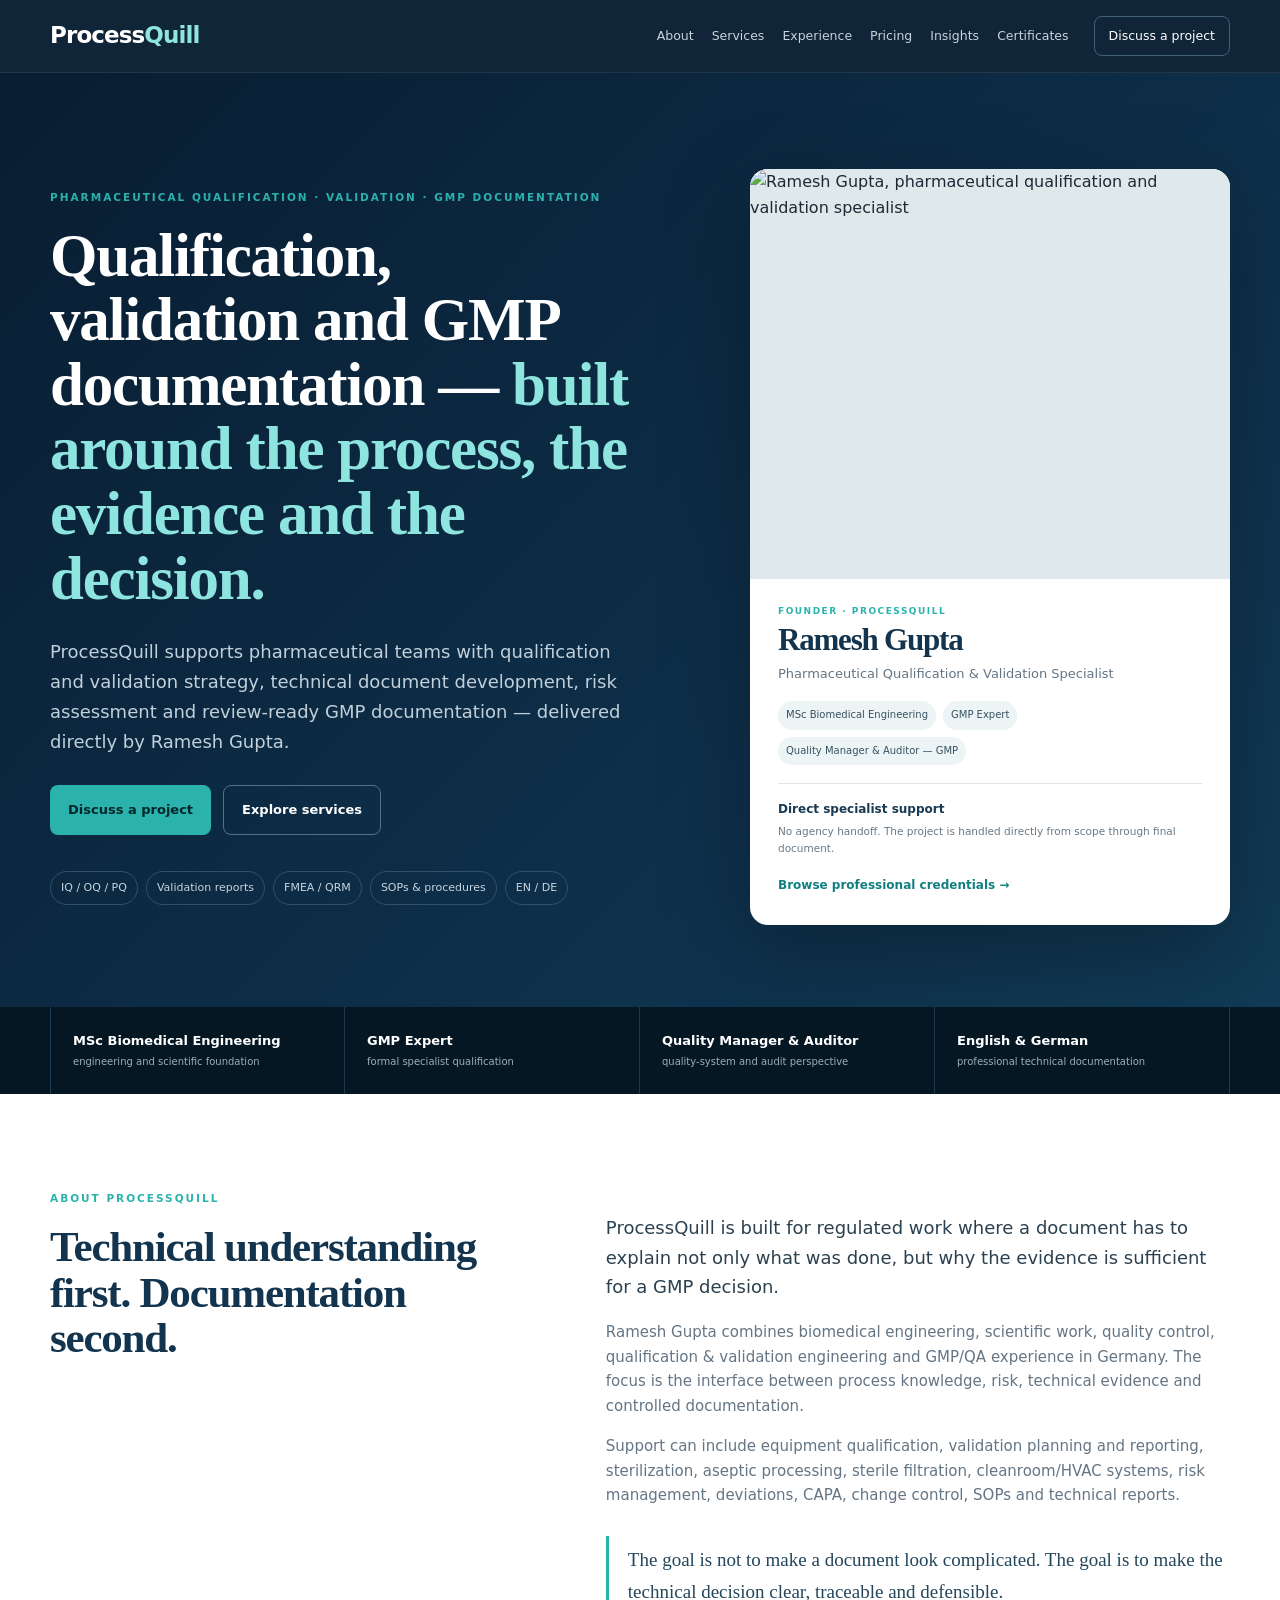
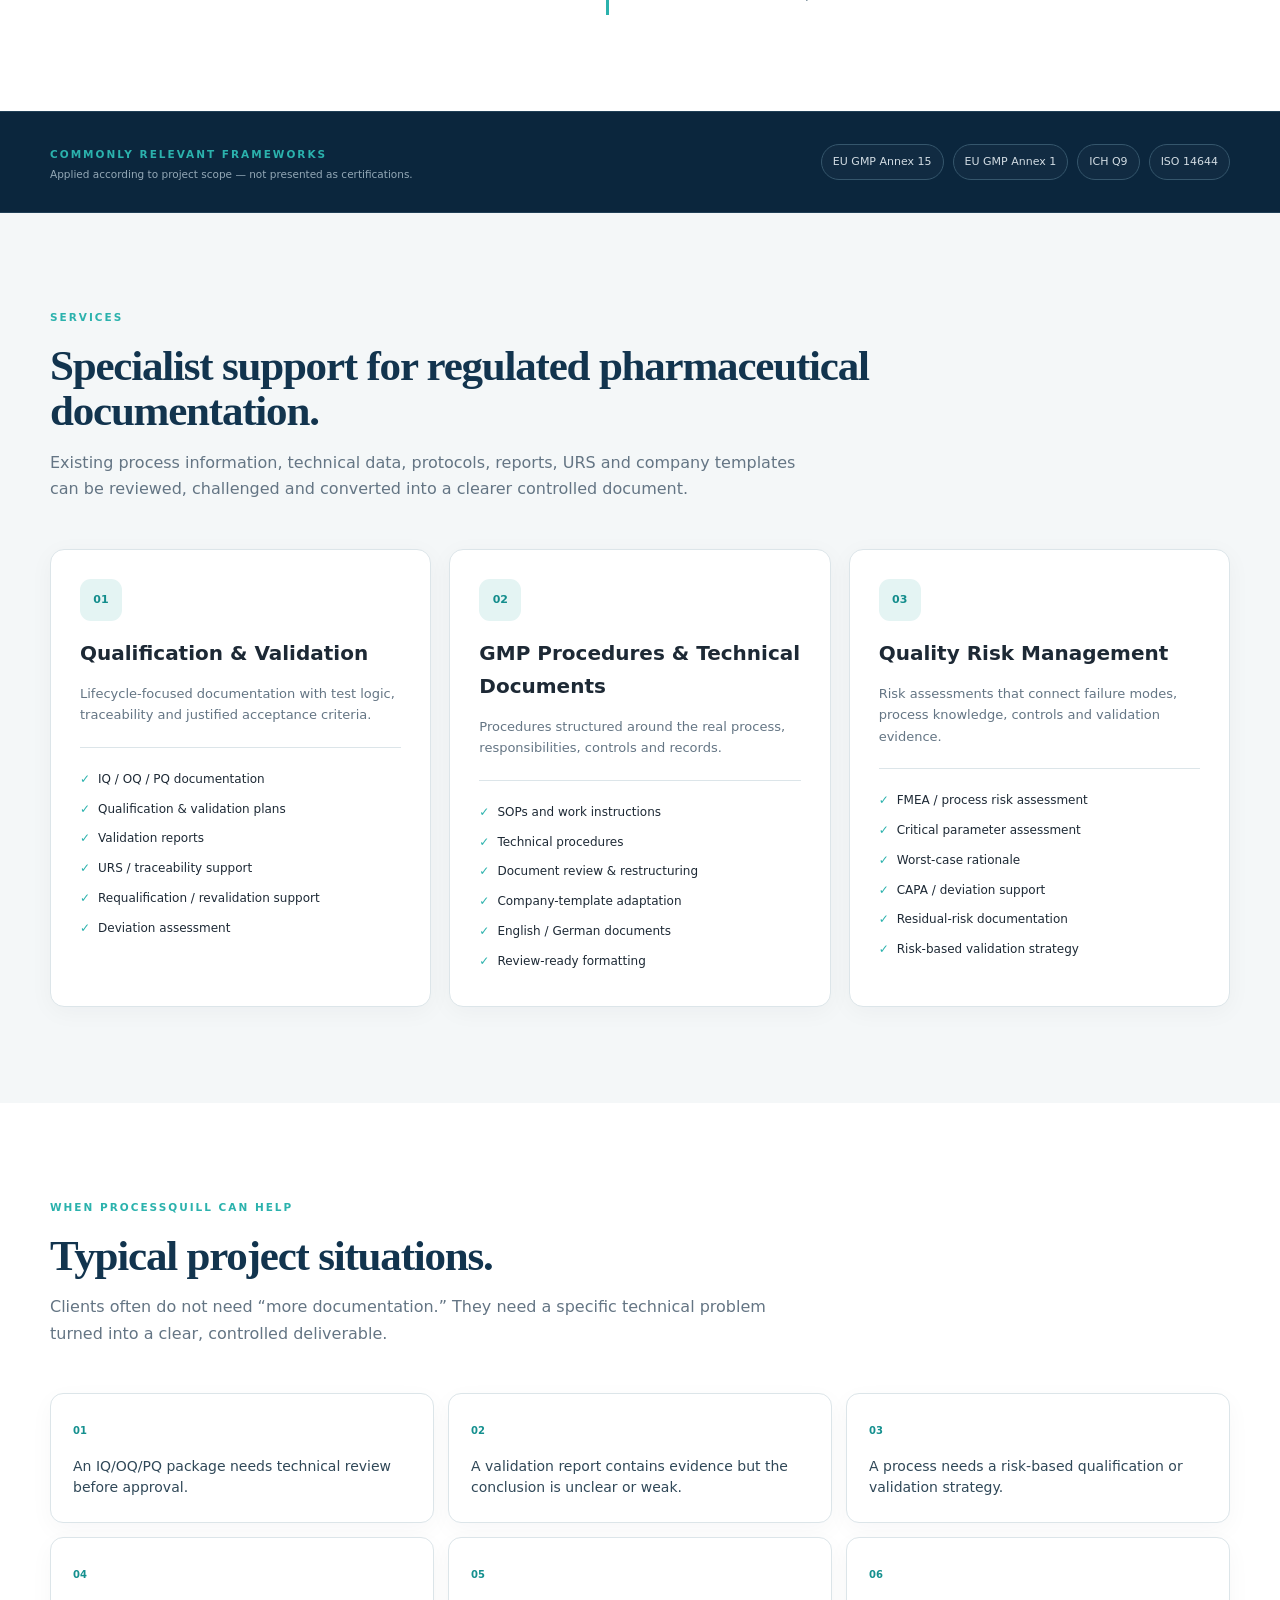
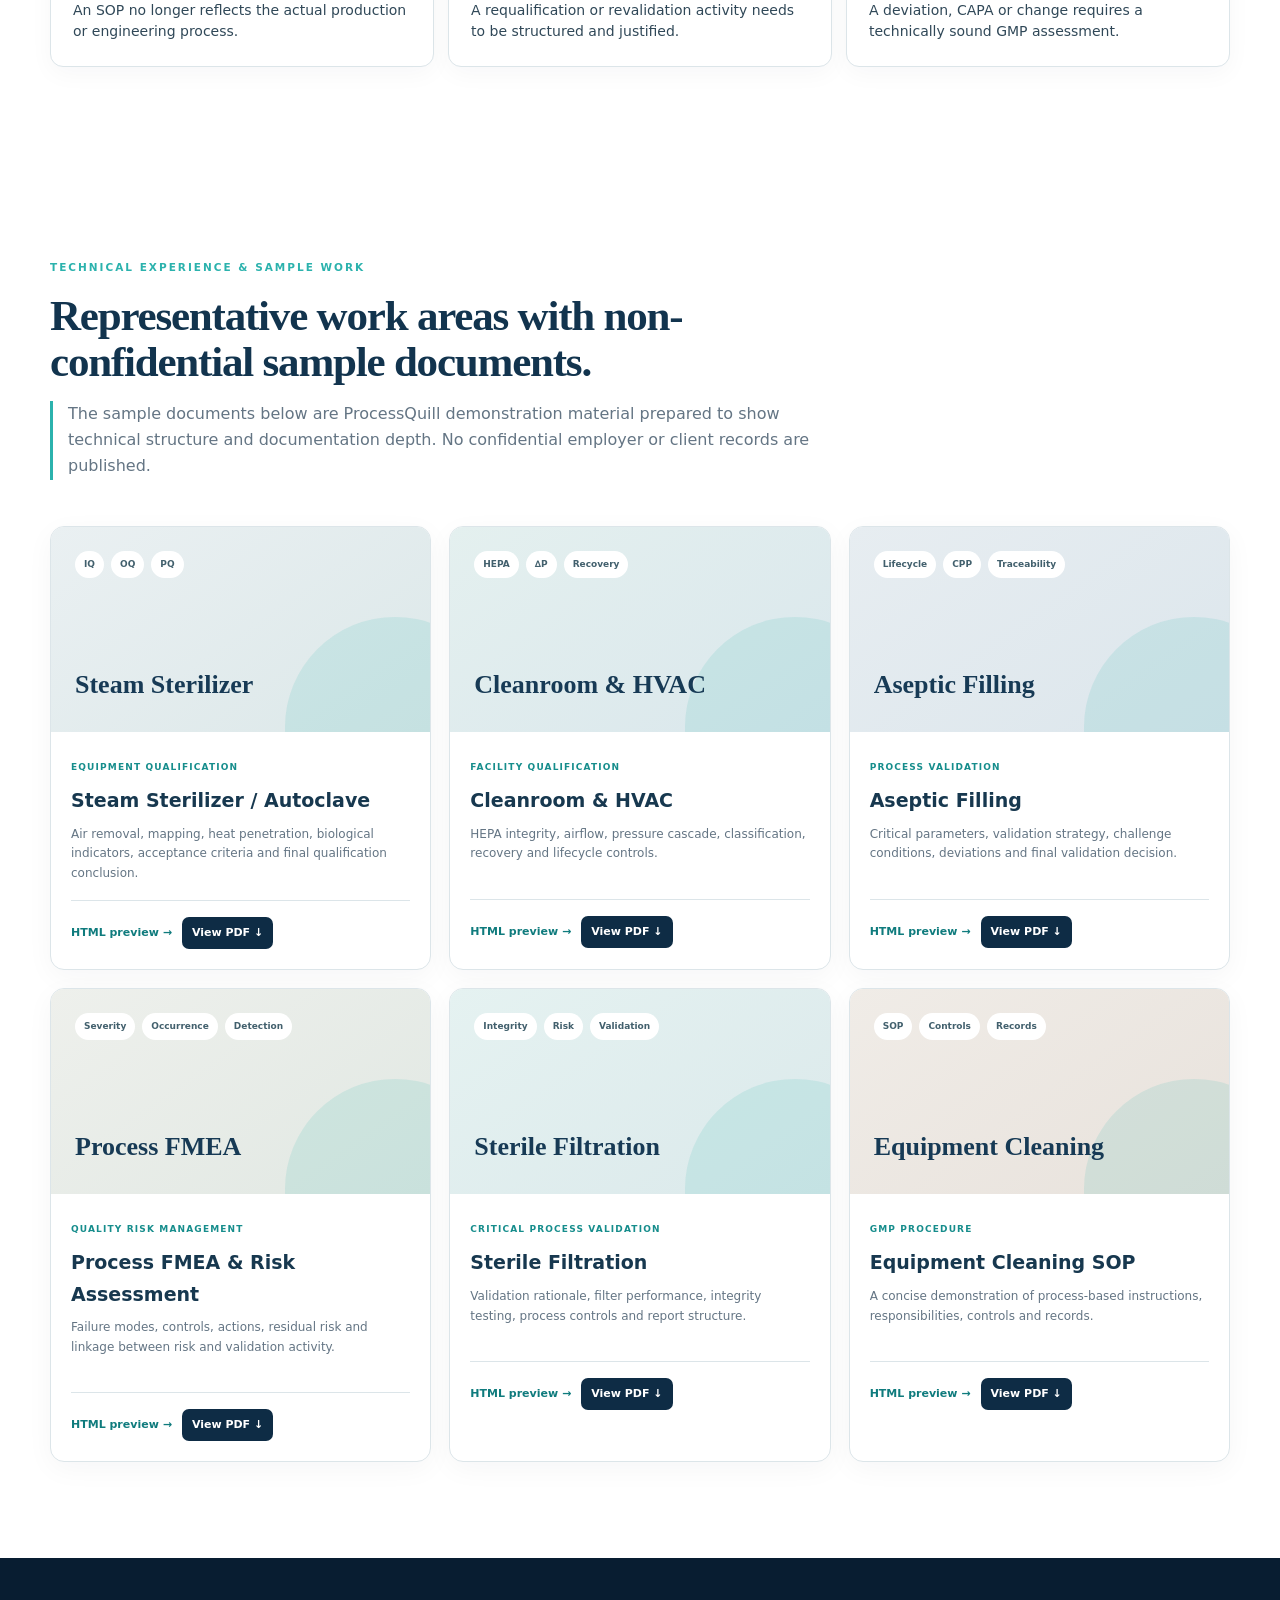
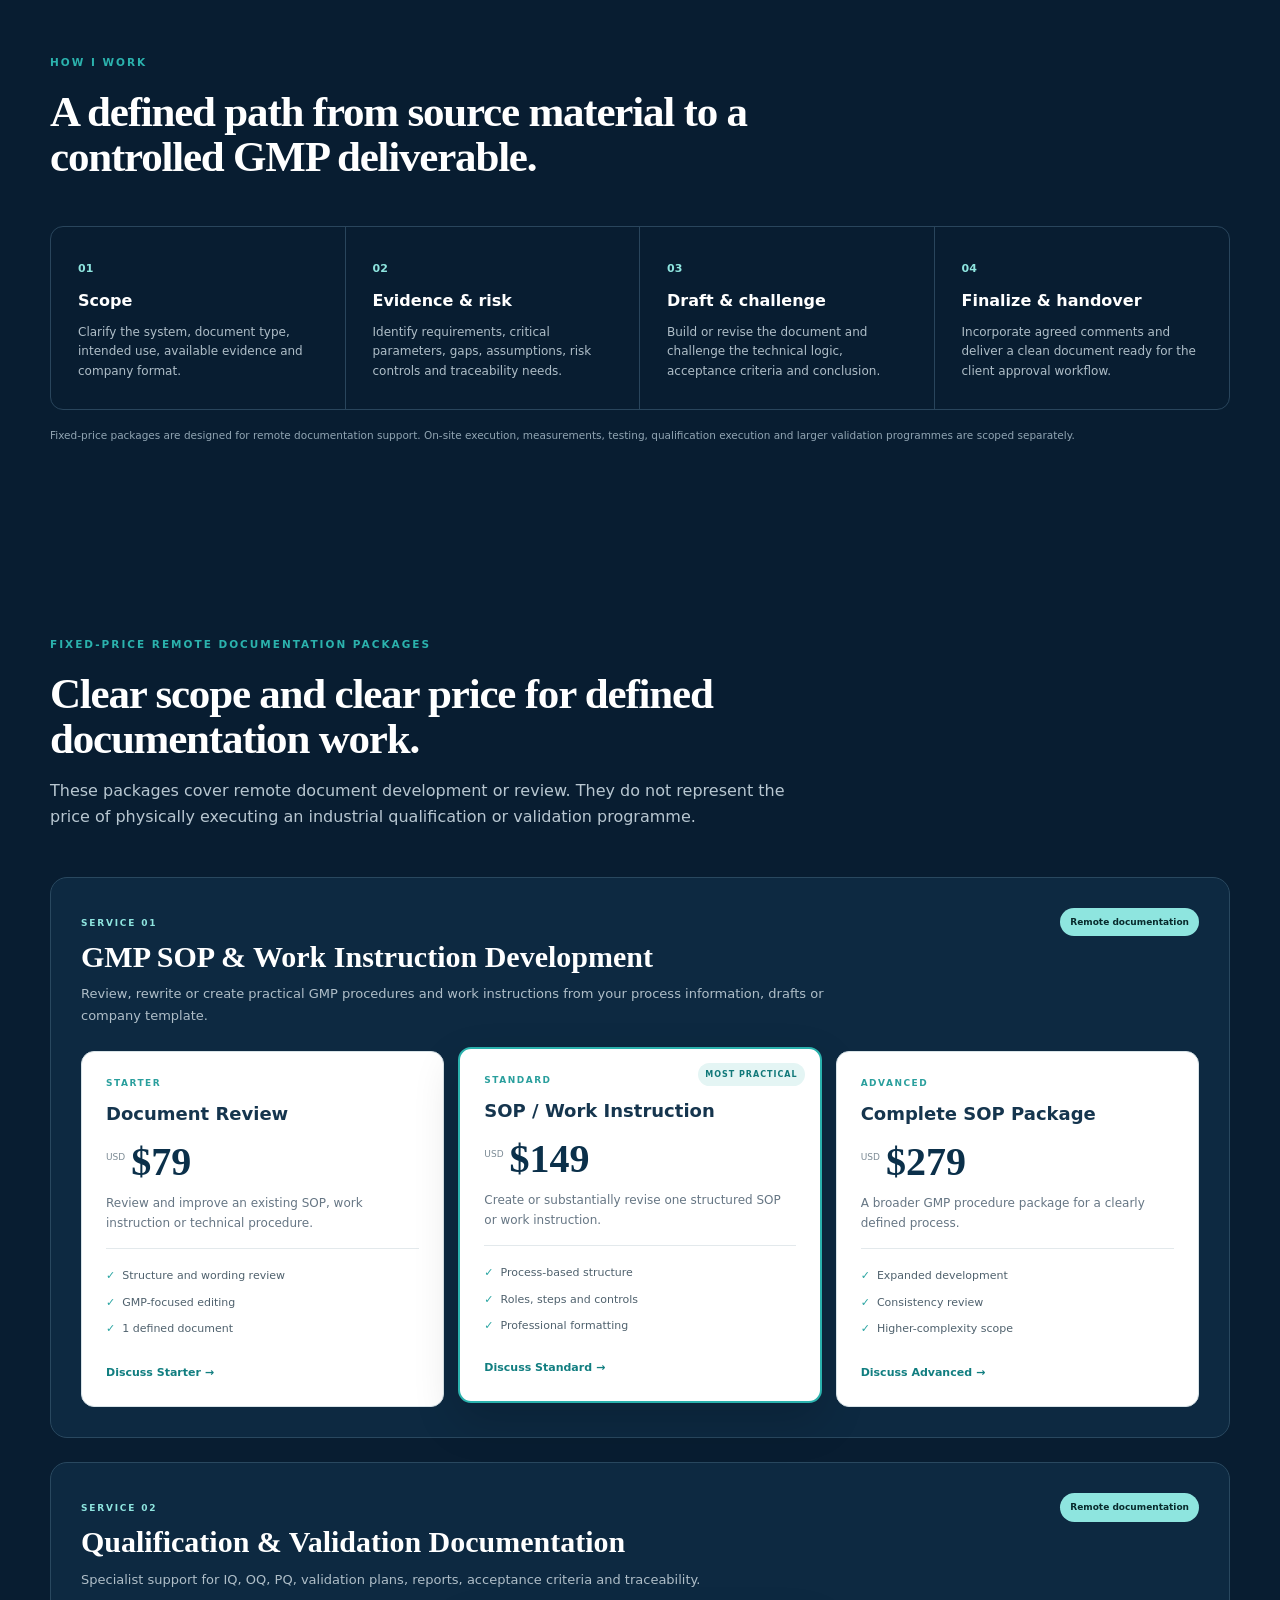
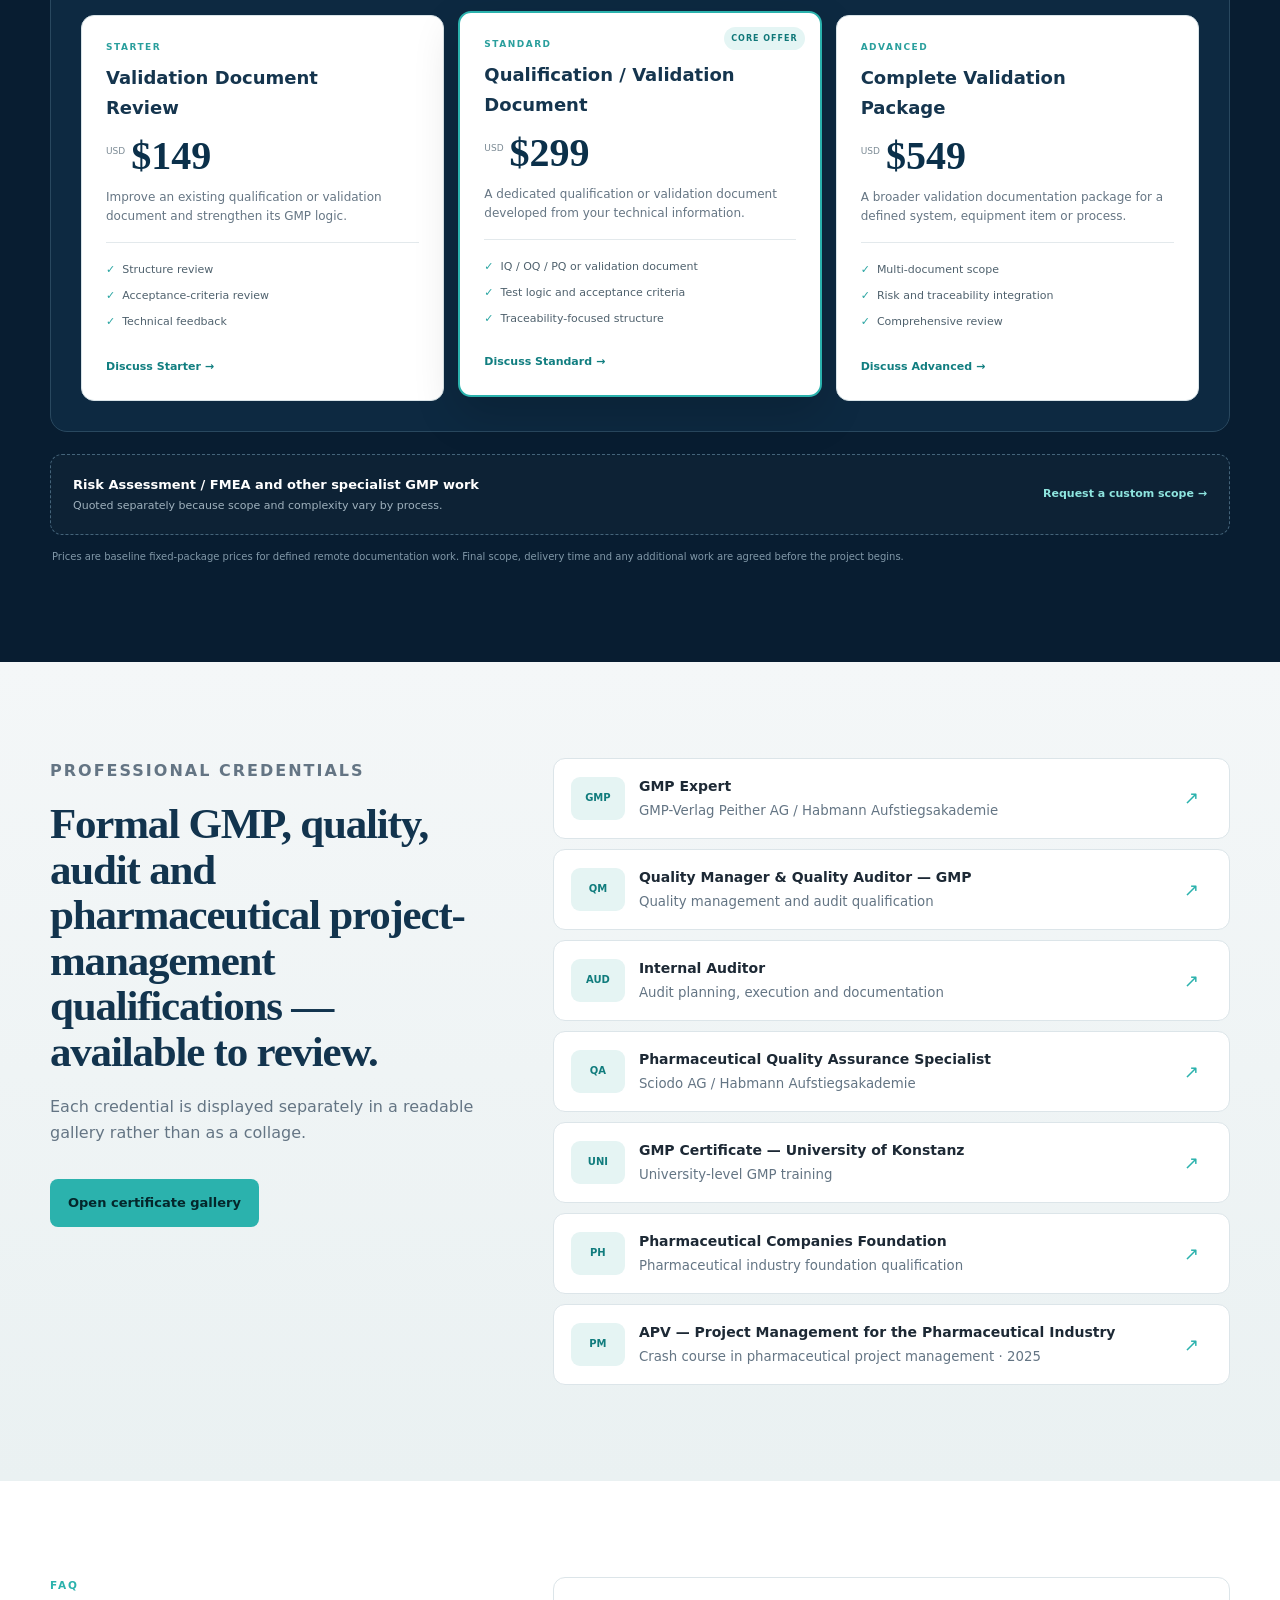
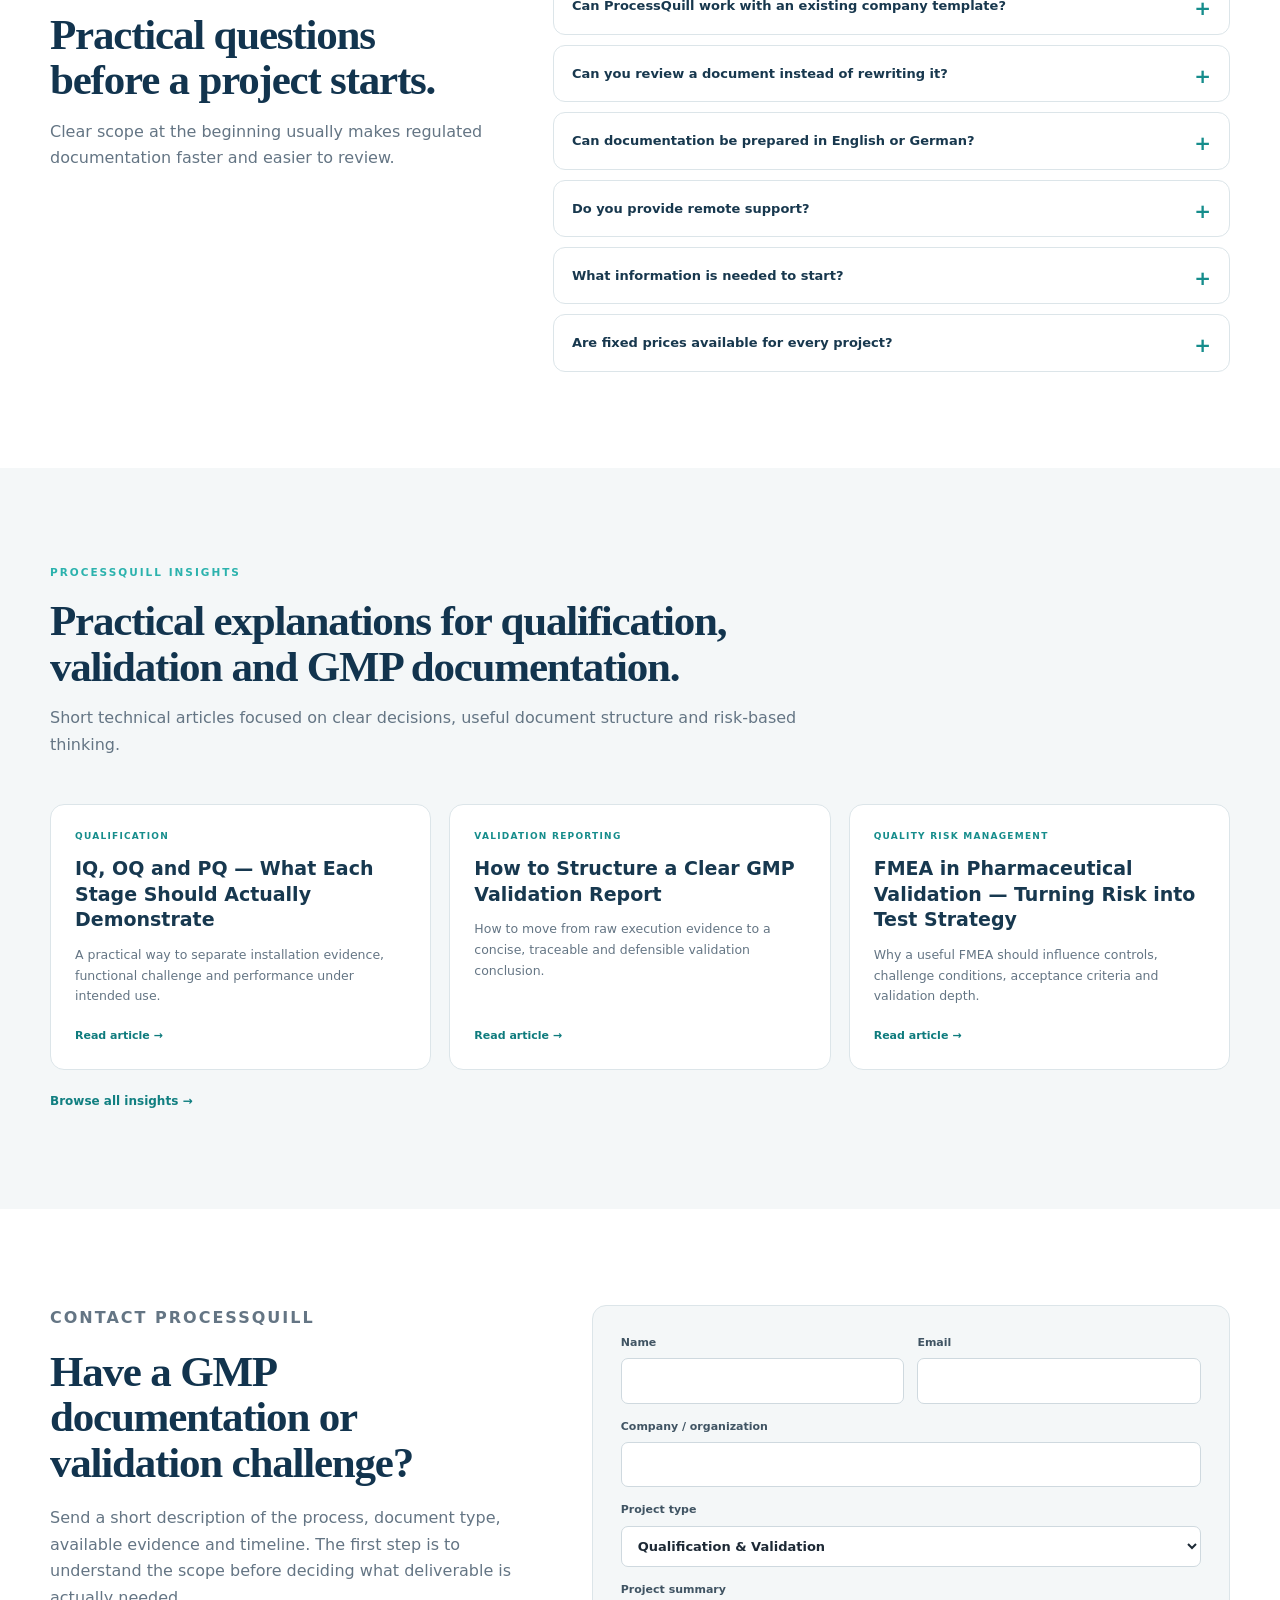
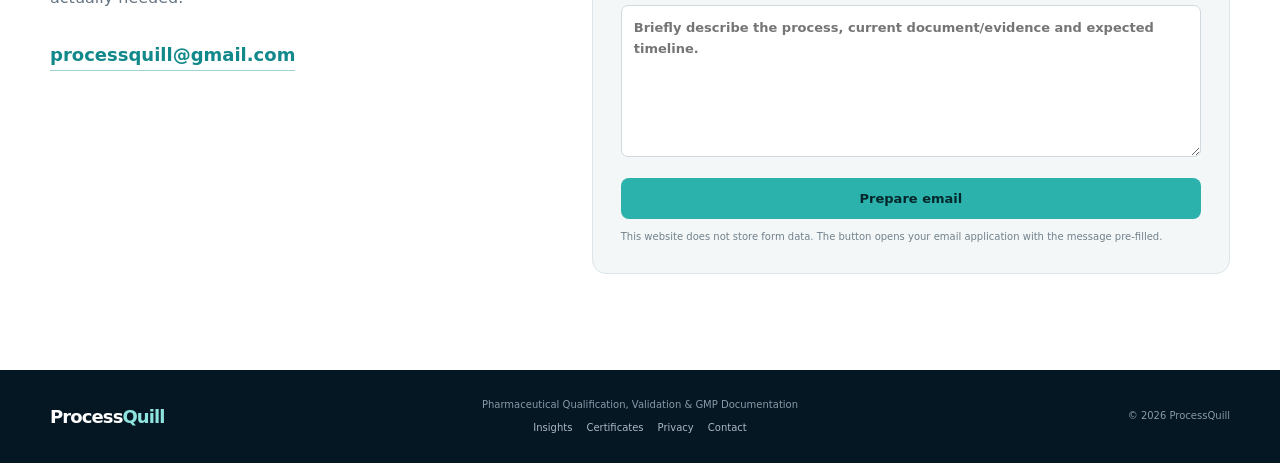
==== commit aabc7aa1: "Add APV project management credential to homepage" ====
--- a/index.html
+++ b/index.html
@@ -219,7 +219,7 @@
       <div class="container credentials-grid">
         <div class="credentials-copy reveal">
           <p class="eyebrow">PROFESSIONAL CREDENTIALS</p>
-          <h2>Formal GMP, quality and audit qualifications — available to review.</h2>
+          <h2>Formal GMP, quality, audit and pharmaceutical project-management qualifications — available to review.</h2>
           <p>Each credential is displayed separately in a readable gallery rather than as a collage.</p>
           <a class="btn btn-primary" href="certificates.html">Open certificate gallery</a>
         </div>
@@ -230,6 +230,7 @@
           <a href="certificates.html"><span>QA</span><div><strong>Pharmaceutical Quality Assurance Specialist</strong><small>Sciodo AG / Habmann Aufstiegsakademie</small></div><i>↗</i></a>
           <a href="certificates.html"><span>UNI</span><div><strong>GMP Certificate — University of Konstanz</strong><small>University-level GMP training</small></div><i>↗</i></a>
           <a href="certificates.html"><span>PH</span><div><strong>Pharmaceutical Companies Foundation</strong><small>Pharmaceutical industry foundation qualification</small></div><i>↗</i></a>
+          <a href="certificates.html"><span>PM</span><div><strong>APV — Project Management for the Pharmaceutical Industry</strong><small>Crash course in pharmaceutical project management · 2025</small></div><i>↗</i></a>
         </div>
       </div>
     </section>
